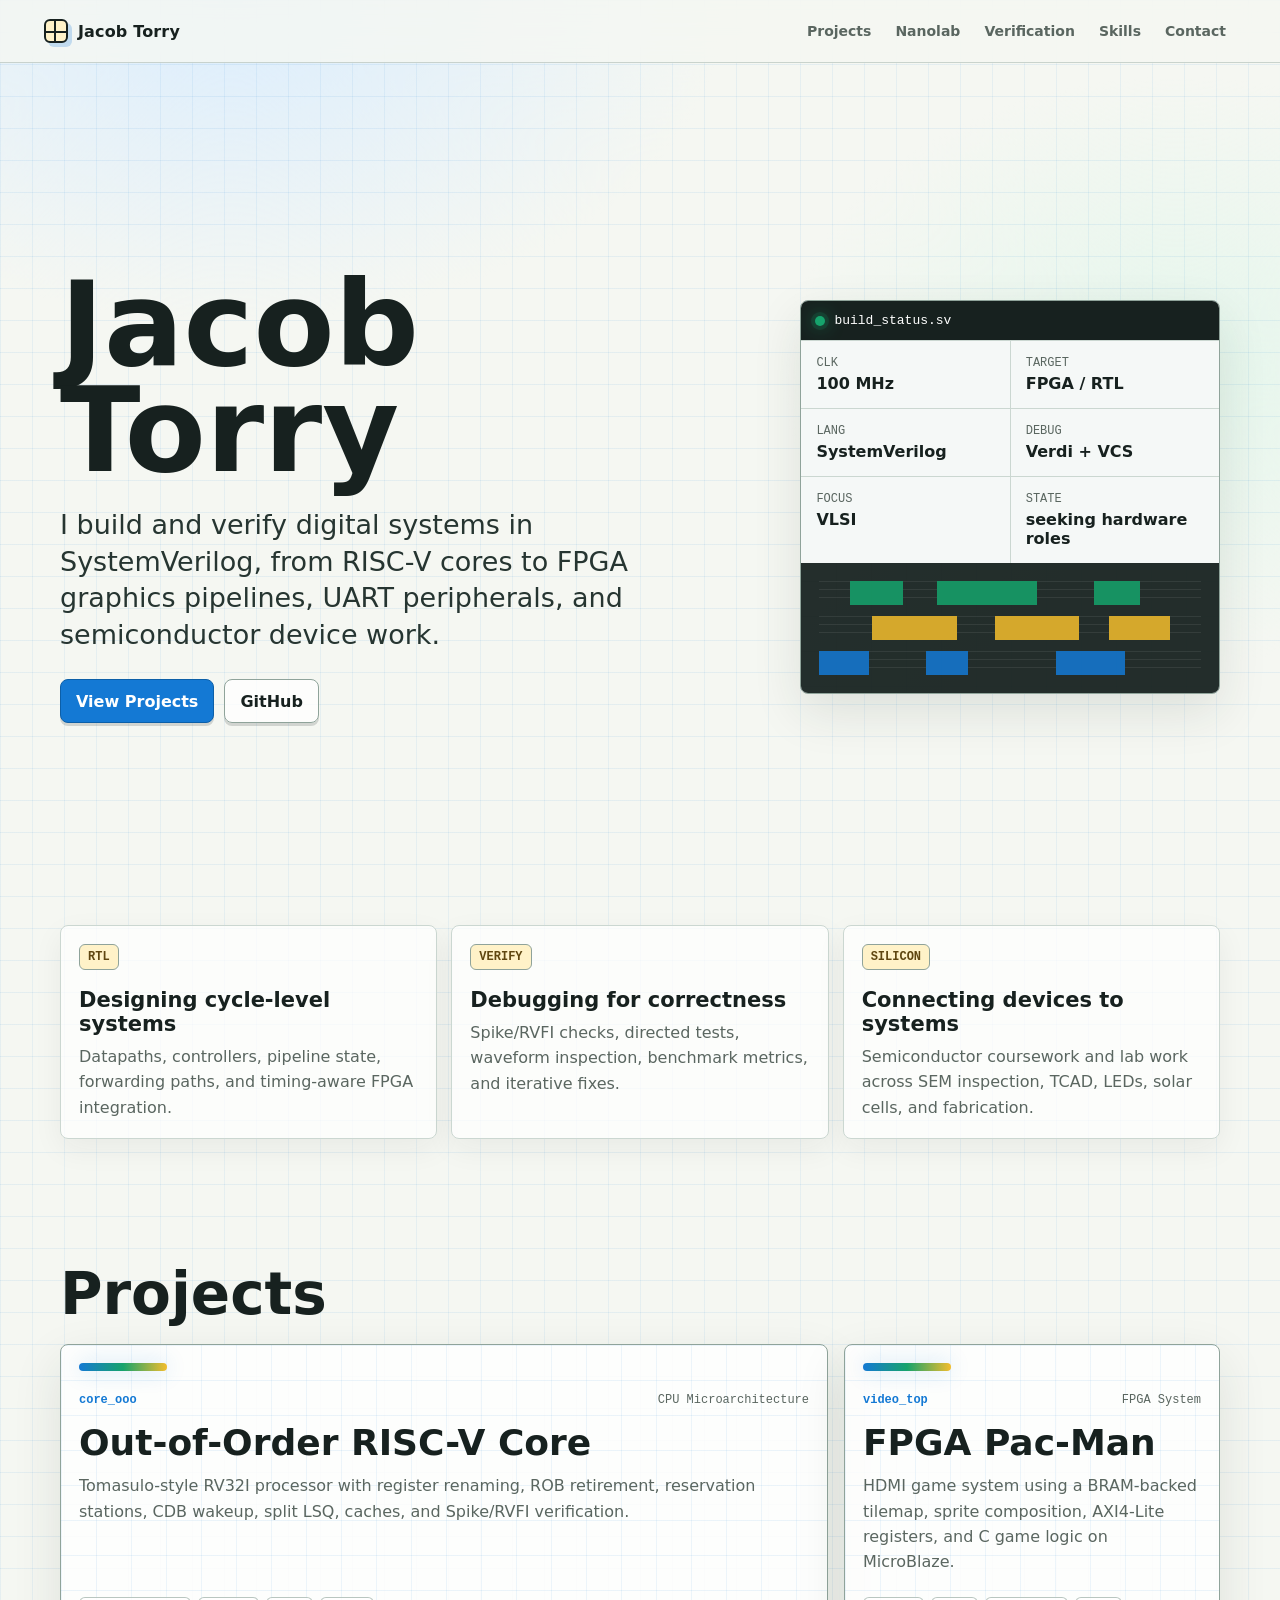
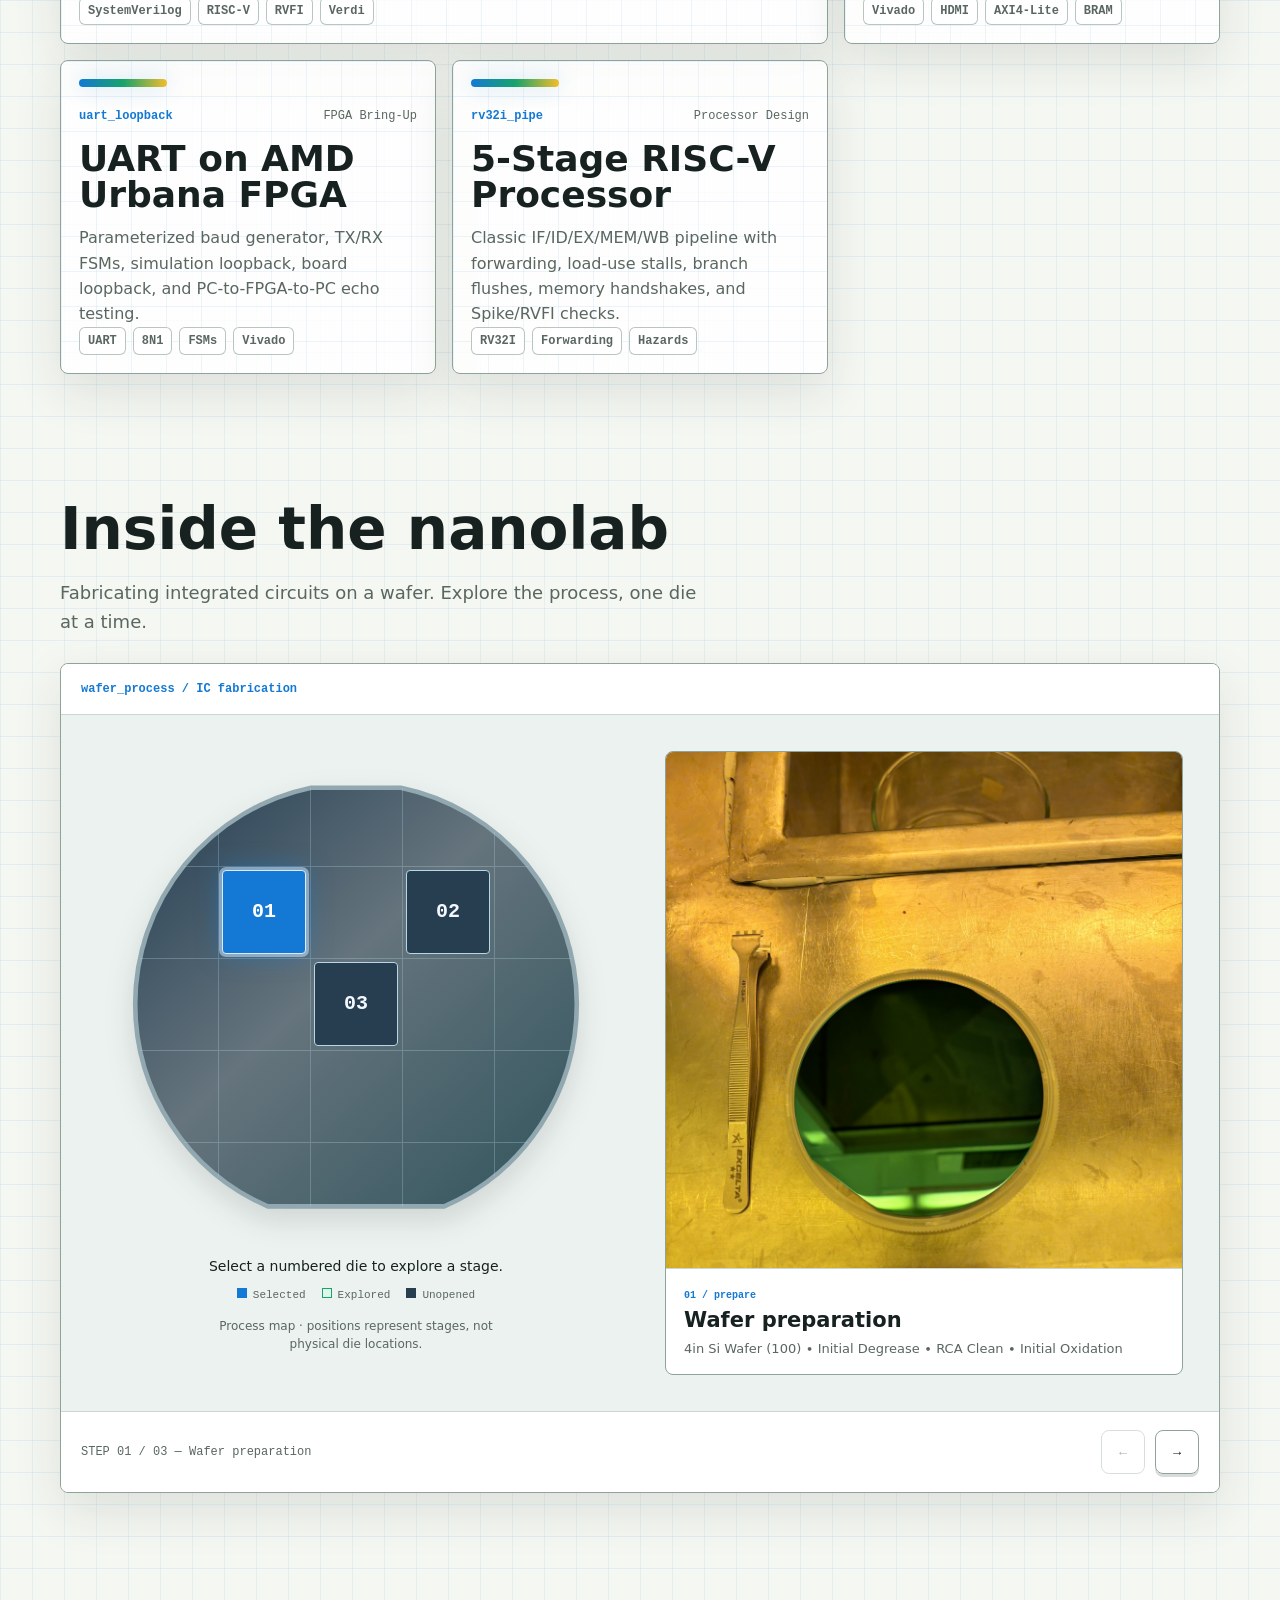
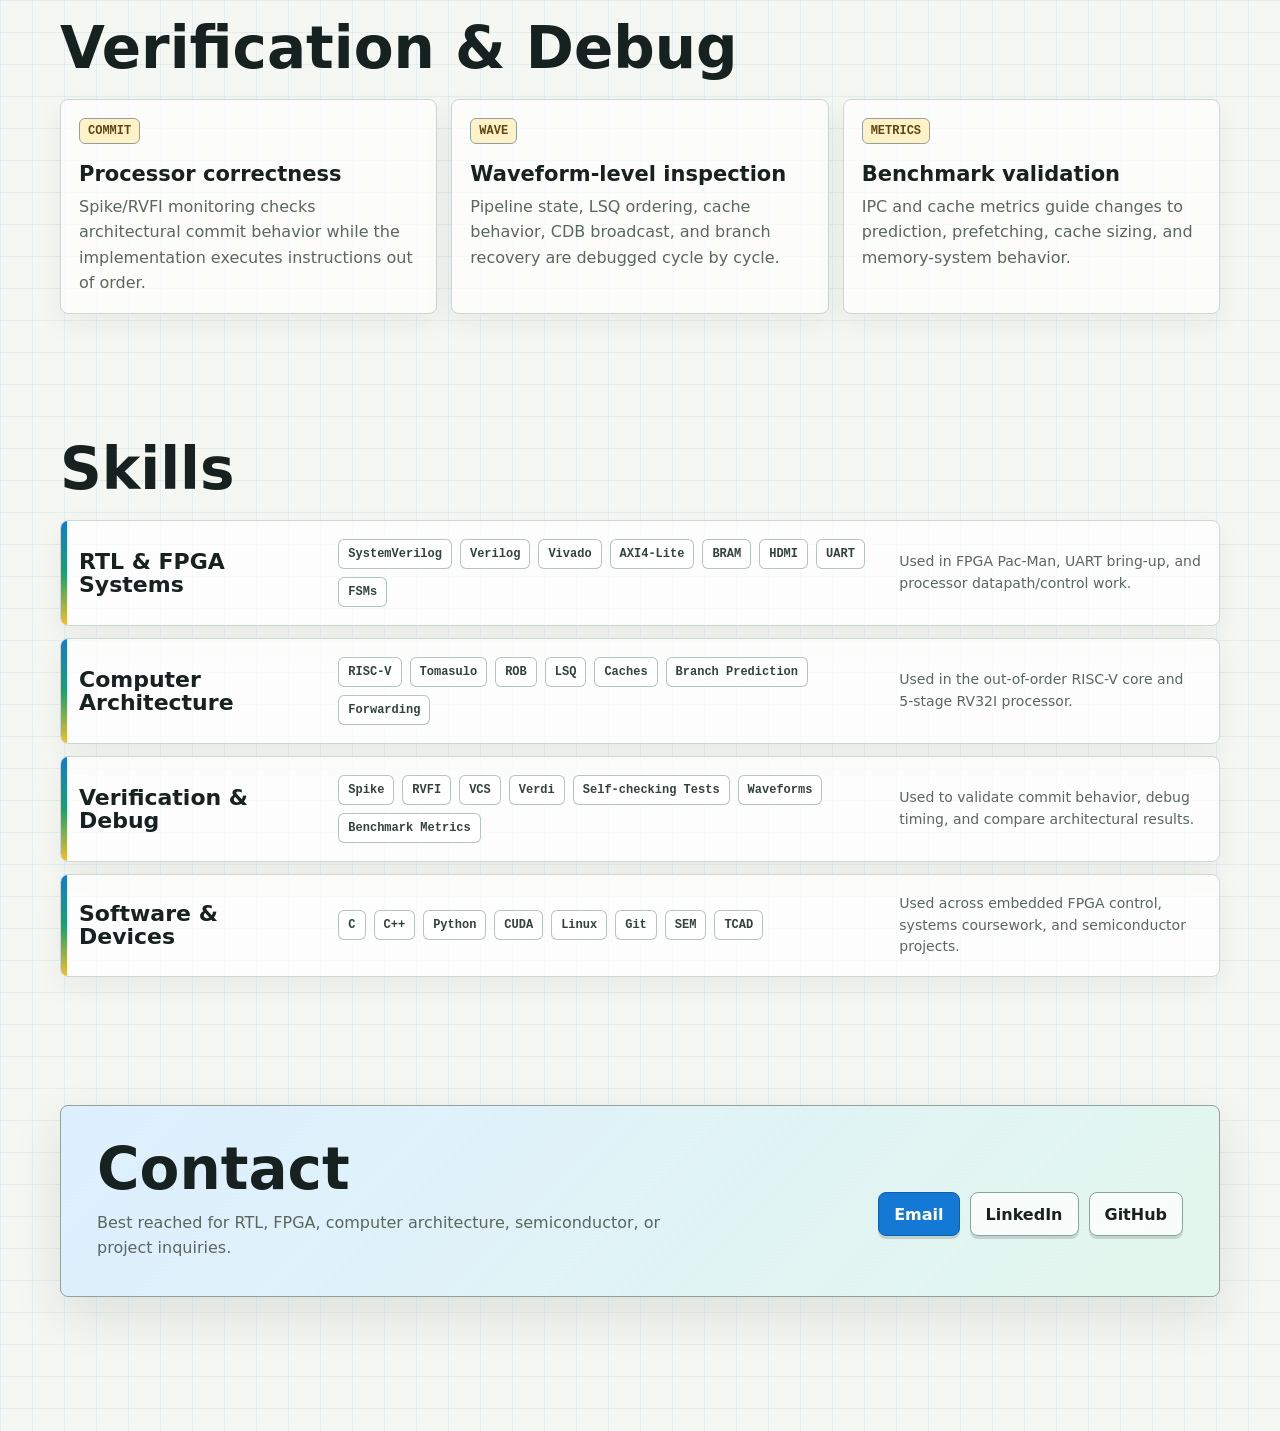
==== index.html @ ad464d92 "Added Wafer Fabrication Section" ====
<!doctype html>
<html lang="en">
<head>
    <meta charset="UTF-8" />
    <meta name="viewport" content="width=device-width, initial-scale=1.0" />
    <title>Jacob Torry | RTL & FPGA Computer Engineer</title>

    <link rel="stylesheet" href="css/base.css" />
    <link rel="stylesheet" href="css/theme.css" />
    <link rel="stylesheet" href="css/site.css" />
    <link rel="stylesheet" href="css/modal.css" />
</head>

<body>
    <a class="sr-skip" href="#content">Skip to content</a>

    <header class="topNav">
        <a class="brandMark" href="#content" aria-label="Jacob Torry home">
            <span class="brandDie" aria-hidden="true"></span>
            <span>Jacob Torry</span>
        </a>
        <nav class="navLinks" aria-label="Primary">
            <a href="#projects">Projects</a>
            <a href="#nanolab">Nanolab</a>
            <a href="#verification">Verification</a>
            <a href="#skills">Skills</a>
            <a href="#contact">Contact</a>
        </nav>
    </header>

    <main id="content">
        <section class="hero" aria-label="Introduction">
            <div class="heroCopy">
                <h1>Jacob Torry</h1>
                <p class="heroLead">
                    I build and verify digital systems in SystemVerilog, from RISC-V cores to
                    FPGA graphics pipelines, UART peripherals, and semiconductor device work.
                </p>
                <div class="heroActions">
                    <a class="btn btnPrimary" href="#projects">View Projects</a>
                    <a class="btn" href="https://github.com/jacobmtorry" target="_blank" rel="noreferrer">GitHub</a>
                </div>
            </div>

            <aside class="statusPanel" aria-label="Engineering profile">
                <div class="panelTop">
                    <span class="led isOn" aria-hidden="true"></span>
                    <span>build_status.sv</span>
                </div>
                <dl class="statusGrid">
                    <div>
                        <dt>clk</dt>
                        <dd>100 MHz</dd>
                    </div>
                    <div>
                        <dt>target</dt>
                        <dd>FPGA / RTL</dd>
                    </div>
                    <div>
                        <dt>lang</dt>
                        <dd>SystemVerilog</dd>
                    </div>
                    <div>
                        <dt>debug</dt>
                        <dd>Verdi + VCS</dd>
                    </div>
                    <div>
                        <dt>focus</dt>
                        <dd>VLSI</dd>
                    </div>
                    <div>
                        <dt>state</dt>
                        <dd>seeking hardware roles</dd>
                    </div>
                </dl>
                <div class="scope" aria-hidden="true">
                    <span></span>
                    <span></span>
                    <span></span>
                </div>
            </aside>
        </section>

        <section class="section introBand" aria-label="Engineering focus">
            <article>
                <span class="pinLabel">rtl</span>
                <h2>Designing cycle-level systems</h2>
                <p>Datapaths, controllers, pipeline state, forwarding paths, and timing-aware FPGA integration.</p>
            </article>
            <article>
                <span class="pinLabel">verify</span>
                <h2>Debugging for correctness</h2>
                <p>Spike/RVFI checks, directed tests, waveform inspection, benchmark metrics, and iterative fixes.</p>
            </article>
            <article>
                <span class="pinLabel">silicon</span>
                <h2>Connecting devices to systems</h2>
                <p>Semiconductor coursework and lab work across SEM inspection, TCAD, LEDs, solar cells, and fabrication.</p>
            </article>
        </section>

        <section id="projects" class="section">
            <div class="sectionHeader">
                <h2>Projects</h2>
            </div>

            <div class="projectGrid">
                <article class="projectCard projectCardLarge" data-modal="p1">
                    <div class="cardSignal" aria-hidden="true"></div>
                    <div class="projectMeta">
                        <span class="moduleName">core_ooo</span>
                        <span class="projectType">CPU Microarchitecture</span>
                    </div>
                    <h3>Out-of-Order RISC-V Core</h3>
                    <p>
                        Tomasulo-style RV32I processor with register renaming, ROB retirement,
                        reservation stations, CDB wakeup, split LSQ, caches, and Spike/RVFI verification.
                    </p>
                    <div class="tagRow">
                        <span>SystemVerilog</span>
                        <span>RISC-V</span>
                        <span>RVFI</span>
                        <span>Verdi</span>
                    </div>
                </article>

                <article class="projectCard" data-modal="p2">
                    <div class="cardSignal" aria-hidden="true"></div>
                    <div class="projectMeta">
                        <span class="moduleName">video_top</span>
                        <span class="projectType">FPGA System</span>
                    </div>
                    <h3>FPGA Pac-Man</h3>
                    <p>
                        HDMI game system using a BRAM-backed tilemap, sprite composition,
                        AXI4-Lite registers, and C game logic on MicroBlaze.
                    </p>
                    <div class="tagRow">
                        <span>Vivado</span>
                        <span>HDMI</span>
                        <span>AXI4-Lite</span>
                        <span>BRAM</span>
                    </div>
                </article>

                <article class="projectCard" data-modal="p5">
                    <div class="cardSignal" aria-hidden="true"></div>
                    <div class="projectMeta">
                        <span class="moduleName">uart_loopback</span>
                        <span class="projectType">FPGA Bring-Up</span>
                    </div>
                    <h3>UART on AMD Urbana FPGA</h3>
                    <p>
                        Parameterized baud generator, TX/RX FSMs, simulation loopback,
                        board loopback, and PC-to-FPGA-to-PC echo testing.
                    </p>
                    <div class="tagRow">
                        <span>UART</span>
                        <span>8N1</span>
                        <span>FSMs</span>
                        <span>Vivado</span>
                    </div>
                </article>

                <article class="projectCard" data-modal="p4">
                    <div class="cardSignal" aria-hidden="true"></div>
                    <div class="projectMeta">
                        <span class="moduleName">rv32i_pipe</span>
                        <span class="projectType">Processor Design</span>
                    </div>
                    <h3>5-Stage RISC-V Processor</h3>
                    <p>
                        Classic IF/ID/EX/MEM/WB pipeline with forwarding, load-use stalls,
                        branch flushes, memory handshakes, and Spike/RVFI checks.
                    </p>
                    <div class="tagRow">
                        <span>RV32I</span>
                        <span>Forwarding</span>
                        <span>Hazards</span>
                    </div>
                </article>
            </div>
        </section>

        <section id="nanolab" class="section" aria-labelledby="nanolabTitle">
            <div class="sectionHeader"><h2 id="nanolabTitle">Inside the nanolab</h2></div>
            <p class="fabIntro">Fabricating integrated circuits on a wafer. Explore the process, one die at a time.</p>
            <div class="fabConsole">
                <div class="fabToolbar">
                    <span class="moduleName">wafer_process / IC fabrication</span>
                </div>
                <div class="waferLayout">
                    <div class="waferExplorer">
                        <div class="waferMap" role="group" aria-label="Wafer process map. Choose a numbered die.">
                            <svg class="waferSurface" viewBox="0 0 100 100" aria-hidden="true" focusable="false">
                                <defs>
                                    <linearGradient id="waferSilicon" x1="0" y1="0" x2="1" y2="1">
                                        <stop stop-color="#243e52"/><stop offset=".45" stop-color="#65747d"/><stop offset="1" stop-color="#31545c"/>
                                    </linearGradient>
                                    <pattern id="waferGrid" width="20" height="20" patternUnits="userSpaceOnUse">
                                        <path d="M20 0H0V20" fill="none" stroke="#b5d7e6" stroke-opacity=".3" stroke-width=".4"/>
                                    </pattern>
                                    <path id="waferOutline" d="M30.82 94H69.18A48 48 0 0 0 98 50A48 48 0 0 0 59.75 3H40.25A48 48 0 0 0 2 50A48 48 0 0 0 30.82 94Z"/>
                                </defs>
                                <use href="#waferOutline" fill="url(#waferSilicon)" stroke="#91a8b0" stroke-width="1"/>
                                <use href="#waferOutline" fill="url(#waferGrid)"/>
                            </svg>
                            <div id="waferDies"></div>
                        </div>
                        <p class="waferHint">Select a numbered die to explore a stage.</p>
                        <div class="waferLegend"><span>Selected</span><span>Explored</span><span>Unopened</span></div>
                        <p class="waferNote">Process map · positions represent stages, not physical die locations.</p>
                    </div>
                    <article class="waferCard" aria-labelledby="waferTitle">
                        <div id="waferPhoto" class="fabMedia"></div>
                        <div class="waferCardBody">
                            <span id="waferLabel" class="moduleName"></span>
                            <h3 id="waferTitle"></h3>
                            <p id="waferDescription"></p>
                        </div>
                    </article>
                </div>
                <div class="fabFooter">
                    <span id="fabStatus" role="status" aria-live="polite"></span>
                    <div class="fabControls">
                        <button id="fabPrevious" class="btn" type="button" aria-label="Previous fabrication stage">←</button>
                        <button id="fabNext" class="btn" type="button" aria-label="Next fabrication stage">→</button>
                    </div>
                </div>
            </div>
            <noscript><p>Enable JavaScript to explore the wafer map.</p></noscript>
        </section>

        <section id="verification" class="section splitSection">
            <div class="sectionHeader">
                <h2>Verification & Debug</h2>
            </div>
            <div class="debugGrid">
                <article>
                    <span class="pinLabel">commit</span>
                    <h3>Processor correctness</h3>
                    <p>Spike/RVFI monitoring checks architectural commit behavior while the implementation executes instructions out of order.</p>
                </article>
                <article>
                    <span class="pinLabel">wave</span>
                    <h3>Waveform-level inspection</h3>
                    <p>Pipeline state, LSQ ordering, cache behavior, CDB broadcast, and branch recovery are debugged cycle by cycle.</p>
                </article>
                <article>
                    <span class="pinLabel">metrics</span>
                    <h3>Benchmark validation</h3>
                    <p>IPC and cache metrics guide changes to prediction, prefetching, cache sizing, and memory-system behavior.</p>
                </article>
            </div>
        </section>

        <section id="skills" class="section skillsSection">
            <div class="sectionHeader">
                <h2>Skills</h2>
            </div>
            <div class="skillBoard">
                <article class="skillRow">
                    <div class="skillDomain">
                        <h3>RTL & FPGA Systems</h3>
                    </div>
                    <div class="skillPins">
                        <span>SystemVerilog</span>
                        <span>Verilog</span>
                        <span>Vivado</span>
                        <span>AXI4-Lite</span>
                        <span>BRAM</span>
                        <span>HDMI</span>
                        <span>UART</span>
                        <span>FSMs</span>
                    </div>
                    <p class="skillEvidence">Used in FPGA Pac-Man, UART bring-up, and processor datapath/control work.</p>
                </article>

                <article class="skillRow">
                    <div class="skillDomain">
                        <h3>Computer Architecture</h3>
                    </div>
                    <div class="skillPins">
                        <span>RISC-V</span>
                        <span>Tomasulo</span>
                        <span>ROB</span>
                        <span>LSQ</span>
                        <span>Caches</span>
                        <span>Branch Prediction</span>
                        <span>Forwarding</span>
                    </div>
                    <p class="skillEvidence">Used in the out-of-order RISC-V core and 5-stage RV32I processor.</p>
                </article>

                <article class="skillRow">
                    <div class="skillDomain">
                        <h3>Verification & Debug</h3>
                    </div>
                    <div class="skillPins">
                        <span>Spike</span>
                        <span>RVFI</span>
                        <span>VCS</span>
                        <span>Verdi</span>
                        <span>Self-checking Tests</span>
                        <span>Waveforms</span>
                        <span>Benchmark Metrics</span>
                    </div>
                    <p class="skillEvidence">Used to validate commit behavior, debug timing, and compare architectural results.</p>
                </article>

                <article class="skillRow">
                    <div class="skillDomain">
                        <h3>Software & Devices</h3>
                    </div>
                    <div class="skillPins">
                        <span>C</span>
                        <span>C++</span>
                        <span>Python</span>
                        <span>CUDA</span>
                        <span>Linux</span>
                        <span>Git</span>
                        <span>SEM</span>
                        <span>TCAD</span>
                    </div>
                    <p class="skillEvidence">Used across embedded FPGA control, systems coursework, and semiconductor projects.</p>
                </article>
            </div>
        </section>

        <section id="contact" class="section contactSection">
            <div class="contactPanel">
                <div>
                    <h2>Contact</h2>
                    <p>Best reached for RTL, FPGA, computer architecture, semiconductor, or project inquiries.</p>
                </div>
                <div class="contactLinks">
                    <a class="btn btnPrimary" href="https://mail.google.com/mail/?view=cm&fs=1&to=jacobmtorry@gmail.com&su=Portfolio%20Inquiry" target="_blank" rel="noreferrer">Email</a>
                    <a class="btn" href="https://www.linkedin.com/in/jacobtorry/" target="_blank" rel="noreferrer">LinkedIn</a>
                    <a class="btn" href="https://github.com/jacobmtorry" target="_blank" rel="noreferrer">GitHub</a>
                </div>
            </div>
        </section>
    </main>

    <div id="modal" class="modal" aria-hidden="true">
        <div class="modalPanel" role="dialog" aria-modal="true" aria-label="Project detail">
            <button id="modalClose" class="modalClose" type="button" aria-label="Close project detail">×</button>
            <div id="modalContent"></div>
        </div>
    </div>

    <script type="module" src="js/app.js"></script>
</body>
</html>
---- css/base.css ----
html,
body {
  margin: 0;
  min-height: 100%;
  background: var(--bg);
}
---- css/theme.css ----
:root {
    --bg: #f5f7f2;
    --ink: #17211f;
    --muted: #5a6660;
    --panel: #ffffff;
    --panel-soft: #ecf2ef;
    --line: #cbd7d1;
    --line-strong: #8fa39a;
    --blue: #1479d4;
    --blue-soft: #d8ecff;
    --green: #16a36c;
    --green-soft: #dff6ea;
    --yellow: #f3bd2d;
    --yellow-soft: #fff2c8;
    --coral: #e35d4f;
    --shadow: 0 18px 50px rgba(28, 42, 38, .11);
    --radius: 8px;
    --mono: "SFMono-Regular", "Cascadia Code", "Roboto Mono", Consolas, monospace;
    --sans: Inter, ui-sans-serif, system-ui, -apple-system, BlinkMacSystemFont, "Segoe UI", sans-serif;
}

* {
    box-sizing: border-box;
}

html {
    scroll-behavior: smooth;
}

html,
body {
    min-height: 100%;
}

body {
    margin: 0;
    color: var(--ink);
    font-family: var(--sans);
    background:
        linear-gradient(rgba(20, 121, 212, .08) 1px, transparent 1px) 0 0 / 32px 32px,
        linear-gradient(90deg, rgba(20, 121, 212, .07) 1px, transparent 1px) 0 0 / 32px 32px,
        radial-gradient(800px 520px at 18% 0%, rgba(216, 236, 255, .9), transparent 62%),
        radial-gradient(620px 460px at 92% 8%, rgba(223, 246, 234, .75), transparent 64%),
        var(--bg);
}

body::before {
    content: "";
    position: fixed;
    inset: 0;
    z-index: -1;
    background:
        linear-gradient(115deg, transparent 0 20%, rgba(255, 255, 255, .55) 20% 20.3%, transparent 20.3% 52%, rgba(255, 255, 255, .45) 52% 52.25%, transparent 52.25%),
        linear-gradient(rgba(23, 33, 31, .025) 1px, transparent 1px) 0 0 / 8px 8px;
    pointer-events: none;
}

a {
    color: inherit;
    text-decoration: none;
}

button,
a {
    -webkit-tap-highlight-color: transparent;
}

img {
    max-width: 100%;
    display: block;
}

.sr-skip {
    position: absolute;
    left: -9999px;
    top: auto;
    width: 1px;
    height: 1px;
    overflow: hidden;
}

.sr-skip:focus {
    left: 16px;
    top: 16px;
    width: auto;
    height: auto;
    padding: 10px 12px;
    background: var(--ink);
    color: #fff;
    border-radius: var(--radius);
    z-index: 1000;
}
---- css/site.css ----
.topNav {
    position: sticky;
    top: 0;
    z-index: 20;
    display: flex;
    align-items: center;
    justify-content: space-between;
    gap: 18px;
    padding: 14px clamp(18px, 4vw, 44px);
    background: rgba(245, 247, 242, .84);
    border-bottom: 1px solid rgba(143, 163, 154, .42);
    backdrop-filter: blur(16px);
}

.brandMark {
    display: inline-flex;
    align-items: center;
    gap: 10px;
    min-width: max-content;
    font-weight: 760;
    letter-spacing: .01em;
}

.brandDie {
    width: 24px;
    height: 24px;
    border: 2px solid var(--ink);
    border-radius: 6px;
    background:
        linear-gradient(90deg, transparent 42%, var(--ink) 42% 48%, transparent 48%),
        linear-gradient(0deg, transparent 42%, var(--ink) 42% 48%, transparent 48%),
        var(--yellow-soft);
    box-shadow: 4px 4px 0 rgba(20, 121, 212, .22);
}

.navLinks {
    display: flex;
    align-items: center;
    justify-content: flex-end;
    gap: 4px;
    flex-wrap: wrap;
}

.navLinks a {
    padding: 9px 10px;
    color: var(--muted);
    border-radius: var(--radius);
    font-size: 14px;
    font-weight: 680;
}

.navLinks a:hover,
.navLinks a:focus-visible {
    color: var(--ink);
    background: var(--blue-soft);
    outline: none;
}

main {
    width: min(1160px, calc(100% - 36px));
    margin: 0 auto;
    padding: 40px 0 70px;
}

.hero {
    min-height: calc(100vh - 88px);
    display: grid;
    grid-template-columns: minmax(0, 1.08fr) minmax(310px, .68fr);
    gap: clamp(28px, 6vw, 74px);
    align-items: center;
    padding: 30px 0 54px;
}

.hero h1 {
    margin: 0;
    max-width: 10ch;
    font-size: clamp(58px, 10vw, 118px);
    line-height: .9;
    letter-spacing: 0;
}

.heroLead {
    max-width: 660px;
    margin: 24px 0 0;
    color: #263531;
    font-size: clamp(20px, 2.4vw, 27px);
    line-height: 1.35;
}

.heroActions,
.contactLinks {
    display: flex;
    flex-wrap: wrap;
    gap: 10px;
    margin-top: 26px;
}

.btn {
    display: inline-flex;
    align-items: center;
    justify-content: center;
    min-height: 44px;
    padding: 11px 15px;
    border: 1px solid var(--line-strong);
    border-radius: var(--radius);
    background: rgba(255, 255, 255, .78);
    color: var(--ink);
    font-weight: 760;
    box-shadow: 0 3px 0 rgba(23, 33, 31, .16);
    transition: transform .16s ease, box-shadow .16s ease, background .16s ease;
}

.btn:hover,
.btn:focus-visible {
    transform: translateY(-2px);
    box-shadow: 0 6px 0 rgba(23, 33, 31, .13);
    background: #fff;
    outline: none;
}

.btnPrimary {
    border-color: #0c5fa8;
    background: var(--blue);
    color: #fff;
}

.btnPrimary:hover,
.btnPrimary:focus-visible {
    background: #0f6ec0;
}

.statusPanel {
    position: relative;
    border: 1px solid var(--line-strong);
    border-radius: var(--radius);
    background:
        linear-gradient(135deg, rgba(255, 255, 255, .94), rgba(236, 242, 239, .92)),
        var(--panel);
    box-shadow: var(--shadow);
    overflow: hidden;
}

.statusPanel::before,
.projectCard::before {
    content: "";
    position: absolute;
    inset: 0;
    background:
        linear-gradient(rgba(20, 121, 212, .08) 1px, transparent 1px) 0 0 / 100% 35px,
        linear-gradient(90deg, rgba(20, 121, 212, .07) 1px, transparent 1px) 0 0 / 35px 100%;
    pointer-events: none;
}

.panelTop {
    position: relative;
    z-index: 1;
    display: flex;
    align-items: center;
    gap: 9px;
    padding: 12px 14px;
    background: var(--ink);
    color: #fff;
    font-family: var(--mono);
    font-size: 13px;
}

.led {
    width: 10px;
    height: 10px;
    border-radius: 50%;
    background: var(--green);
    box-shadow: 0 0 0 4px rgba(22, 163, 108, .16), 0 0 18px rgba(22, 163, 108, .9);
}

.isOn {
    animation: blink 1.45s steps(2, end) infinite;
}

.statusGrid {
    position: relative;
    z-index: 1;
    display: grid;
    grid-template-columns: 1fr 1fr;
    gap: 1px;
    margin: 0;
    background: var(--line);
    border-top: 1px solid var(--line);
}

.statusGrid div {
    padding: 15px;
    background: rgba(255, 255, 255, .82);
}

.statusGrid dt {
    margin-bottom: 4px;
    color: var(--muted);
    font-family: var(--mono);
    font-size: 12px;
    text-transform: uppercase;
}

.statusGrid dd {
    margin: 0;
    font-weight: 780;
}

.scope {
    position: relative;
    z-index: 1;
    display: grid;
    gap: 11px;
    padding: 18px;
    background: rgba(23, 33, 31, .94);
}

.scope span {
    display: block;
    height: 24px;
    background:
        linear-gradient(90deg, transparent 0 8%, var(--green) 8% 22%, transparent 22% 31%, var(--green) 31% 57%, transparent 57% 72%, var(--green) 72% 84%, transparent 84%),
        linear-gradient(rgba(255, 255, 255, .09) 1px, transparent 1px) 0 50% / 100% 8px;
    opacity: .86;
}

.scope span:nth-child(2) {
    background:
        linear-gradient(90deg, transparent 0 14%, var(--yellow) 14% 36%, transparent 36% 46%, var(--yellow) 46% 68%, transparent 68% 76%, var(--yellow) 76% 92%, transparent 92%),
        linear-gradient(rgba(255, 255, 255, .09) 1px, transparent 1px) 0 50% / 100% 8px;
}

.scope span:nth-child(3) {
    background:
        linear-gradient(90deg, var(--blue) 0 13%, transparent 13% 28%, var(--blue) 28% 39%, transparent 39% 62%, var(--blue) 62% 80%, transparent 80%),
        linear-gradient(rgba(255, 255, 255, .09) 1px, transparent 1px) 0 50% / 100% 8px;
}

.section {
    padding: 64px 0;
}

.sectionHeader {
    display: flex;
    align-items: end;
    justify-content: flex-start;
    gap: 20px;
    margin-bottom: 22px;
}

.sectionHeader h2,
.contactPanel h2 {
    margin: 0;
    font-size: clamp(34px, 5vw, 58px);
    line-height: .96;
    letter-spacing: 0;
}

.introBand {
    display: grid;
    grid-template-columns: repeat(3, 1fr);
    gap: 14px;
    padding-top: 10px;
}

.introBand article,
.debugGrid article {
    border: 1px solid var(--line);
    border-radius: var(--radius);
    background: rgba(255, 255, 255, .72);
    padding: 18px;
    box-shadow: 0 10px 30px rgba(28, 42, 38, .06);
}

.pinLabel,
.moduleName,
.projectType,
.tagRow span,
.skillPins span {
    font-family: var(--mono);
    font-size: 12px;
}

.pinLabel {
    display: inline-flex;
    width: fit-content;
    margin-bottom: 18px;
    padding: 5px 8px;
    border: 1px solid var(--line-strong);
    border-radius: 6px;
    background: var(--yellow-soft);
    color: #5f4610;
    font-weight: 800;
    text-transform: uppercase;
}

.introBand h2,
.debugGrid h3 {
    margin: 0 0 8px;
    font-size: 21px;
    letter-spacing: 0;
}

.introBand p,
.debugGrid p,
.projectCard p,
.contactPanel p {
    margin: 0;
    color: var(--muted);
    line-height: 1.58;
}

.projectGrid {
    display: grid;
    grid-template-columns: repeat(3, minmax(0, 1fr));
    gap: 16px;
}

.projectCard {
    position: relative;
    min-height: 300px;
    display: flex;
    flex-direction: column;
    padding: 18px;
    border: 1px solid var(--line-strong);
    border-radius: var(--radius);
    background: rgba(255, 255, 255, .84);
    box-shadow: var(--shadow);
    overflow: hidden;
    cursor: pointer;
    transition: transform .18s ease, box-shadow .18s ease, border-color .18s ease;
}

.projectCard:hover,
.projectCard:focus-within {
    transform: translateY(-4px);
    border-color: var(--blue);
    box-shadow: 0 22px 56px rgba(20, 121, 212, .18);
}

.projectCardLarge {
    grid-column: span 2;
}

.projectCard > * {
    position: relative;
    z-index: 1;
}

.cardSignal {
    height: 8px;
    width: 88px;
    margin-bottom: 22px;
    border-radius: 999px;
    background: linear-gradient(90deg, var(--blue), var(--green), var(--yellow));
    box-shadow: 0 0 22px rgba(20, 121, 212, .24);
}

.projectMeta {
    display: flex;
    align-items: center;
    justify-content: space-between;
    gap: 12px;
    margin-bottom: 18px;
}

.moduleName {
    color: var(--blue);
    font-weight: 820;
}

.projectType {
    color: var(--muted);
    text-align: right;
}

.projectCard h3 {
    margin: 0 0 12px;
    font-size: clamp(24px, 3vw, 36px);
    line-height: 1;
    letter-spacing: 0;
}

.tagRow {
    display: flex;
    flex-wrap: wrap;
    gap: 7px;
    margin-top: auto;
}

.tagRow span {
    padding: 6px 8px;
    border: 1px solid rgba(143, 163, 154, .62);
    border-radius: 6px;
    background: rgba(255, 255, 255, .8);
    color: var(--muted);
    font-weight: 720;
}

.debugGrid {
    display: grid;
    grid-template-columns: repeat(3, 1fr);
    gap: 14px;
}

.skillBoard {
    display: grid;
    gap: 12px;
}

.skillRow {
    position: relative;
    display: grid;
    grid-template-columns: minmax(170px, .8fr) minmax(320px, 1.8fr) minmax(220px, 1fr);
    gap: 18px;
    align-items: center;
    padding: 18px;
    border: 1px solid var(--line);
    border-radius: var(--radius);
    background: rgba(255, 255, 255, .76);
    box-shadow: 0 10px 30px rgba(28, 42, 38, .06);
    overflow: hidden;
}

.skillRow::before {
    content: "";
    position: absolute;
    left: 0;
    top: 0;
    bottom: 0;
    width: 6px;
    background: linear-gradient(var(--blue), var(--green), var(--yellow));
}

.skillDomain {
    min-width: 0;
}

.skillDomain h3 {
    margin: 0;
    font-size: 22px;
    line-height: 1.05;
    letter-spacing: 0;
}

.skillPins {
    display: flex;
    flex-wrap: wrap;
    gap: 8px;
}

.skillPins span {
    padding: 7px 9px;
    border: 1px solid rgba(143, 163, 154, .64);
    border-radius: 6px;
    background: rgba(255, 255, 255, .86);
    color: #33423e;
    font-weight: 740;
}

.skillEvidence {
    margin: 0;
    color: var(--muted);
    line-height: 1.55;
    font-size: 14px;
}

.contactPanel {
    display: grid;
    grid-template-columns: minmax(0, 1fr) auto;
    gap: 24px;
    align-items: center;
    padding: clamp(22px, 4vw, 36px);
    border: 1px solid var(--line-strong);
    border-radius: var(--radius);
    background:
        linear-gradient(135deg, rgba(216, 236, 255, .86), rgba(223, 246, 234, .88)),
        #fff;
    box-shadow: var(--shadow);
}

.contactPanel p {
    max-width: 58ch;
    margin-top: 12px;
}

@keyframes blink {
    0%, 74% {
        opacity: 1;
    }
    75%, 100% {
        opacity: .35;
    }
}

@media (max-width: 980px) {
    .hero {
        grid-template-columns: 1fr;
        min-height: auto;
    }

    .statusPanel {
        max-width: 560px;
    }

    .introBand,
    .debugGrid {
        grid-template-columns: 1fr;
    }

    .projectGrid {
        grid-template-columns: repeat(2, minmax(0, 1fr));
    }

    .skillRow {
        grid-template-columns: minmax(160px, .7fr) minmax(280px, 1.3fr);
    }

    .skillEvidence {
        grid-column: 2;
    }

    .projectCardLarge {
        grid-column: span 2;
    }
}

@media (max-width: 720px) {
    .topNav {
        align-items: flex-start;
        flex-direction: column;
    }

    .navLinks {
        justify-content: flex-start;
    }

    main {
        width: min(100% - 28px, 1160px);
        padding-top: 24px;
    }

    .hero h1 {
        font-size: clamp(54px, 18vw, 80px);
    }

    .heroLead {
        font-size: 19px;
    }

    .section {
        padding: 46px 0;
    }

    .projectGrid,
    .contactPanel {
        grid-template-columns: 1fr;
    }

    .skillRow {
        grid-template-columns: 1fr;
        gap: 14px;
    }

    .skillEvidence {
        grid-column: auto;
    }

    .projectCardLarge {
        grid-column: span 1;
    }

    .projectCard {
        min-height: 280px;
    }

    .statusGrid {
        grid-template-columns: 1fr;
    }

    .contactLinks {
        margin-top: 0;
    }
}


/* Nanolab: interactive wafer process map. */
#nanolab { scroll-margin-top: 110px; }
.fabIntro { max-width: 640px; margin: 0 0 26px; color: var(--muted); line-height: 1.6; font-size: 18px; }
.fabConsole { border: 1px solid var(--line-strong); border-radius: var(--radius); background: var(--panel-soft); overflow: hidden; box-shadow: var(--shadow); }
.fabToolbar, .fabFooter { display: flex; align-items: center; justify-content: space-between; flex-wrap: wrap; gap: 16px; padding: 18px 20px; background: var(--panel); }
.fabToolbar { border-bottom: 1px solid var(--line); }
.fabDraft { color: var(--muted); font-size: 12px; }
.waferLayout { display: grid; grid-template-columns: 1fr 1fr; align-items: center; gap: clamp(24px, 4vw, 50px); padding: clamp(16px, 3vw, 36px); }
.waferExplorer { min-width: 0; text-align: center; }
.waferMap { position: relative; isolation: isolate; width: 100%; max-width: 460px; aspect-ratio: 1; margin: 0 auto 24px; }
.waferSurface { position: absolute; inset: 0; width: 100%; height: 100%; filter: drop-shadow(0 12px 14px #17211f22); pointer-events: none; }
#waferDies { position: absolute; inset: 0; display: grid; grid-template-columns: repeat(5, 1fr); grid-template-rows: repeat(5, 1fr); }
.waferDie { margin: 4px; min-width: 0; border: 1px solid #b5d7e6; border-radius: 4px; color: #f3f8ff; background: #263e50; font: 700 clamp(14px, 2vw, 20px) var(--mono); cursor: pointer; transition: background .18s, box-shadow .18s; }
.waferDie:hover { background: #3b6076; }
.waferDie.isVisited { background: #dff6ea; color: #176848; border-color: var(--green); }
.waferDie[aria-pressed="true"] { background: var(--blue); color: white; border-color: #d8ecff; box-shadow: 0 0 0 3px #d8ecff80, 0 0 25px #1479d480; }
.waferHint { font-size: 14px; color: var(--ink); }
.waferLegend { display: flex; flex-wrap: wrap; justify-content: center; gap: 16px; font: 11px var(--mono); color: var(--muted); }
.waferLegend span::before { content: ""; display: inline-block; width: 8px; height: 8px; margin-right: 6px; border: 1px solid var(--blue); background: var(--blue); }
.waferLegend span:nth-child(2)::before { background: var(--green-soft); border-color: var(--green); }
.waferLegend span:nth-child(3)::before { background: #263e50; border-color: #263e50; }
.waferNote { max-width: 36ch; margin: 16px auto 0; font-size: 12px; color: var(--muted); line-height: 1.5; }
.waferCard { min-width: 0; overflow: hidden; border: 1px solid var(--line-strong); border-radius: var(--radius); background: var(--panel); }
.fabMedia { aspect-ratio: 1; background: var(--panel-soft); }
.fabMedia img { width: 100%; height: 100%; object-fit: cover; }
.fabPlaceholder { display: grid; place-items: center; min-height: 200px; height: 100%; background: linear-gradient(135deg, var(--blue-soft), var(--panel-soft)); }
.fabPlaceholder span { padding: 10px; border: 1px dashed var(--line-strong); color: var(--muted); font: 11px var(--mono); }
.waferCardBody { padding: 14px 18px 16px; border-top: 1px solid var(--line); }
.waferCardBody .moduleName { font-size: 10px; }
.waferCard h3 { margin: 6px 0; font-size: 21px; line-height: 1.2; }
.waferCard p { color: var(--muted); font-size: 13px; line-height: 1.5; margin: 0; }
.fabFooter { border-top: 1px solid var(--line); }
#fabStatus { font: 12px var(--mono); color: var(--muted); }
.fabControls { display: flex; gap: 10px; align-items: center; }
.fabConsole button { cursor: pointer; }
.fabControls .btn { width: 44px; }
.fabControls .btn:disabled { opacity: .35; cursor: default; transform: none; box-shadow: none; }
.fabConsole :focus-visible { outline: 3px solid var(--blue); outline-offset: 3px; }
.waferMap :focus-visible { outline-color: var(--yellow); }
@media (max-width: 720px) {
    .waferLayout { grid-template-columns: 1fr; }
    .waferMap { max-width: 360px; }
    .fabControls { margin-left: auto; }
}
@media (prefers-reduced-motion: reduce) { .waferDie { transition: none; } }
---- css/modal.css ----
.modal {
    position: fixed;
    inset: 0;
    z-index: 60;
    display: none;
    padding: 20px;
    background: rgba(23, 33, 31, .62);
    backdrop-filter: blur(10px);
}

.modal.open {
    display: grid;
    place-items: center;
}

.modalPanel {
    position: relative;
    width: min(900px, 96vw);
    max-height: 88vh;
    overflow: auto;
    padding: 0;
    border: 1px solid var(--line-strong);
    border-radius: var(--radius);
    background: var(--panel);
    box-shadow: 0 26px 80px rgba(10, 18, 15, .34);
}

.modalPanel::before {
    content: "project_detail.log";
    display: block;
    padding: 13px 56px 13px 16px;
    border-bottom: 1px solid var(--line);
    background: var(--ink);
    color: #fff;
    font-family: var(--mono);
    font-size: 13px;
    font-weight: 760;
}

.modalClose {
    position: absolute;
    top: 8px;
    right: 10px;
    display: grid;
    place-items: center;
    width: 34px;
    height: 34px;
    border: 1px solid rgba(255, 255, 255, .36);
    border-radius: 6px;
    background: rgba(255, 255, 255, .08);
    color: #fff;
    cursor: pointer;
    font-size: 22px;
    line-height: 1;
}

.modalClose:hover,
.modalClose:focus-visible {
    border-color: #fff;
    background: rgba(255, 255, 255, .18);
    outline: none;
}

#modalContent {
    padding: clamp(18px, 4vw, 34px);
}

#modalContent h2,
#modalContent h3 {
    margin: 0 0 10px;
    color: var(--ink);
    letter-spacing: 0;
}

#modalContent h2 {
    font-size: clamp(28px, 4vw, 42px);
}

#modalContent h3 {
    margin-top: 26px;
    font-size: 22px;
}

#modalContent p,
#modalContent li {
    color: var(--muted);
    line-height: 1.65;
}

#modalContent ul {
    padding-left: 22px;
}

#modalContent .btn {
    margin-right: 8px;
    margin-top: 4px;
}
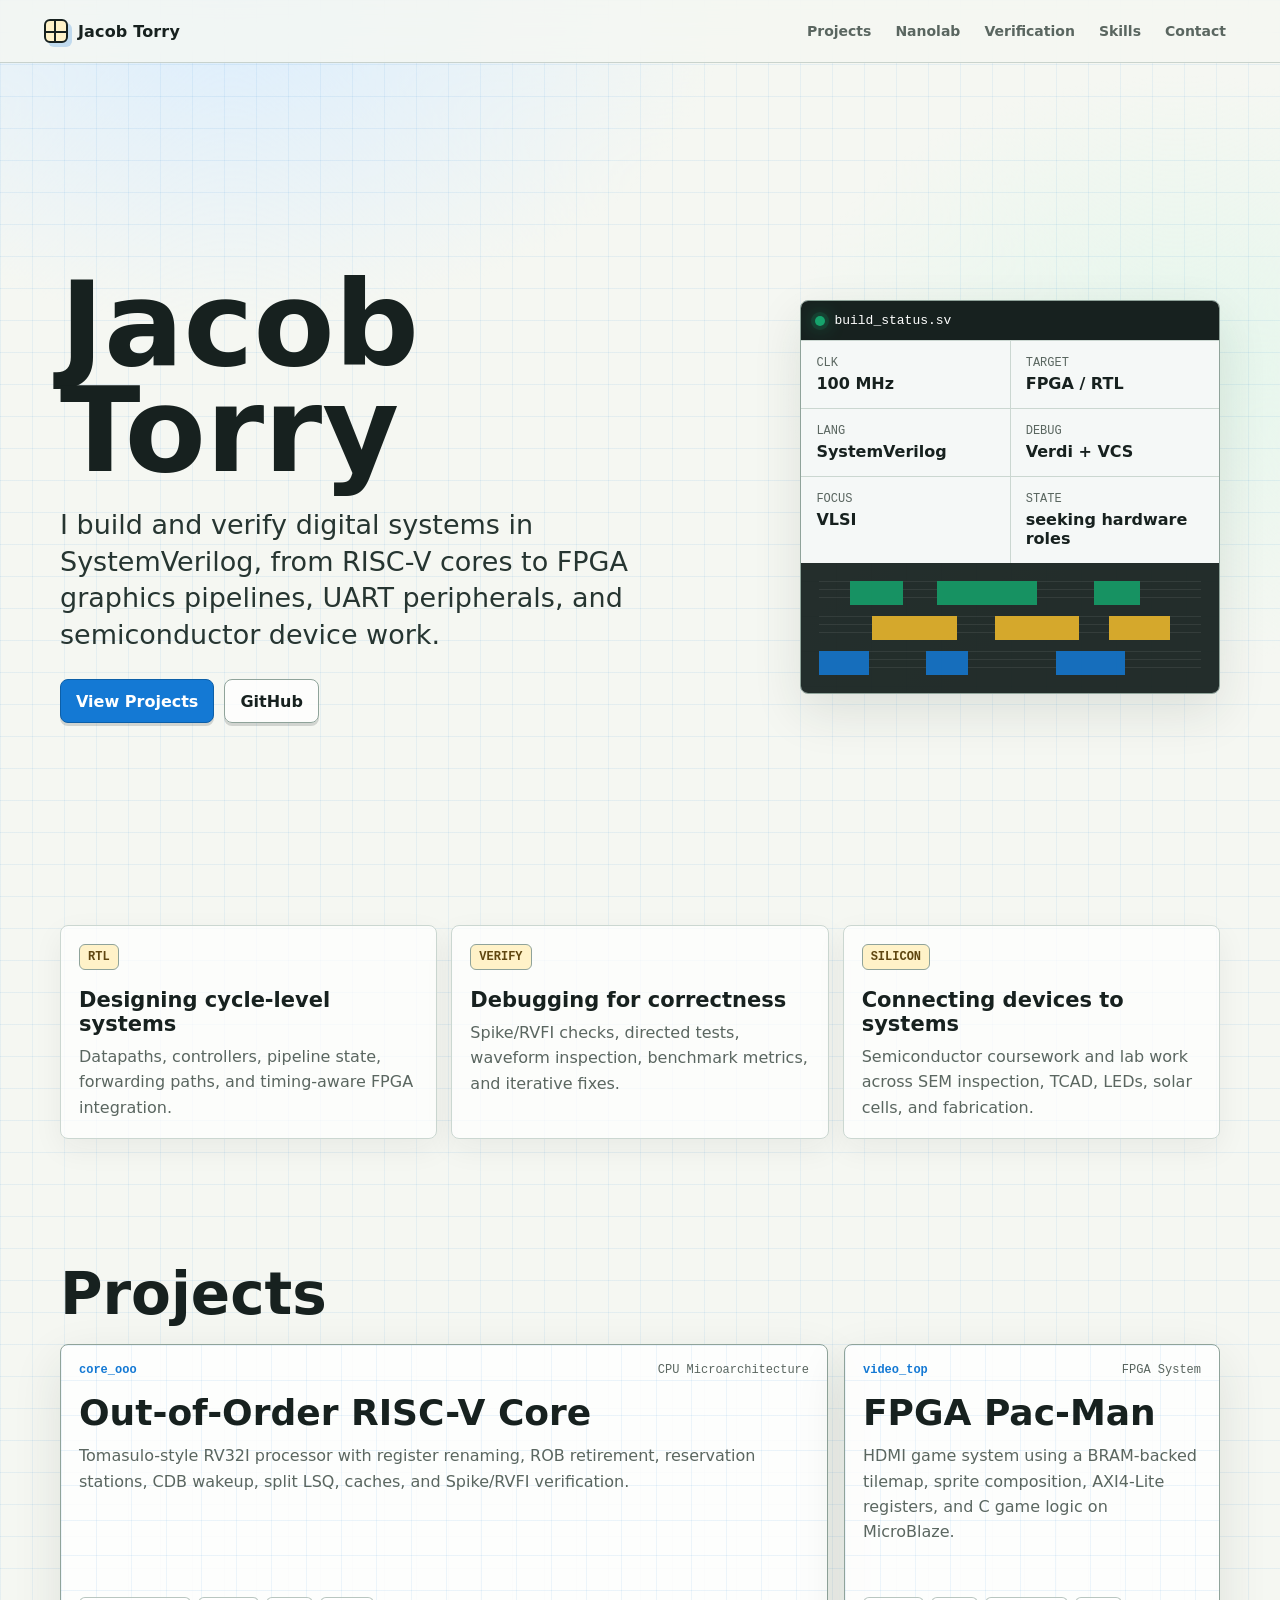
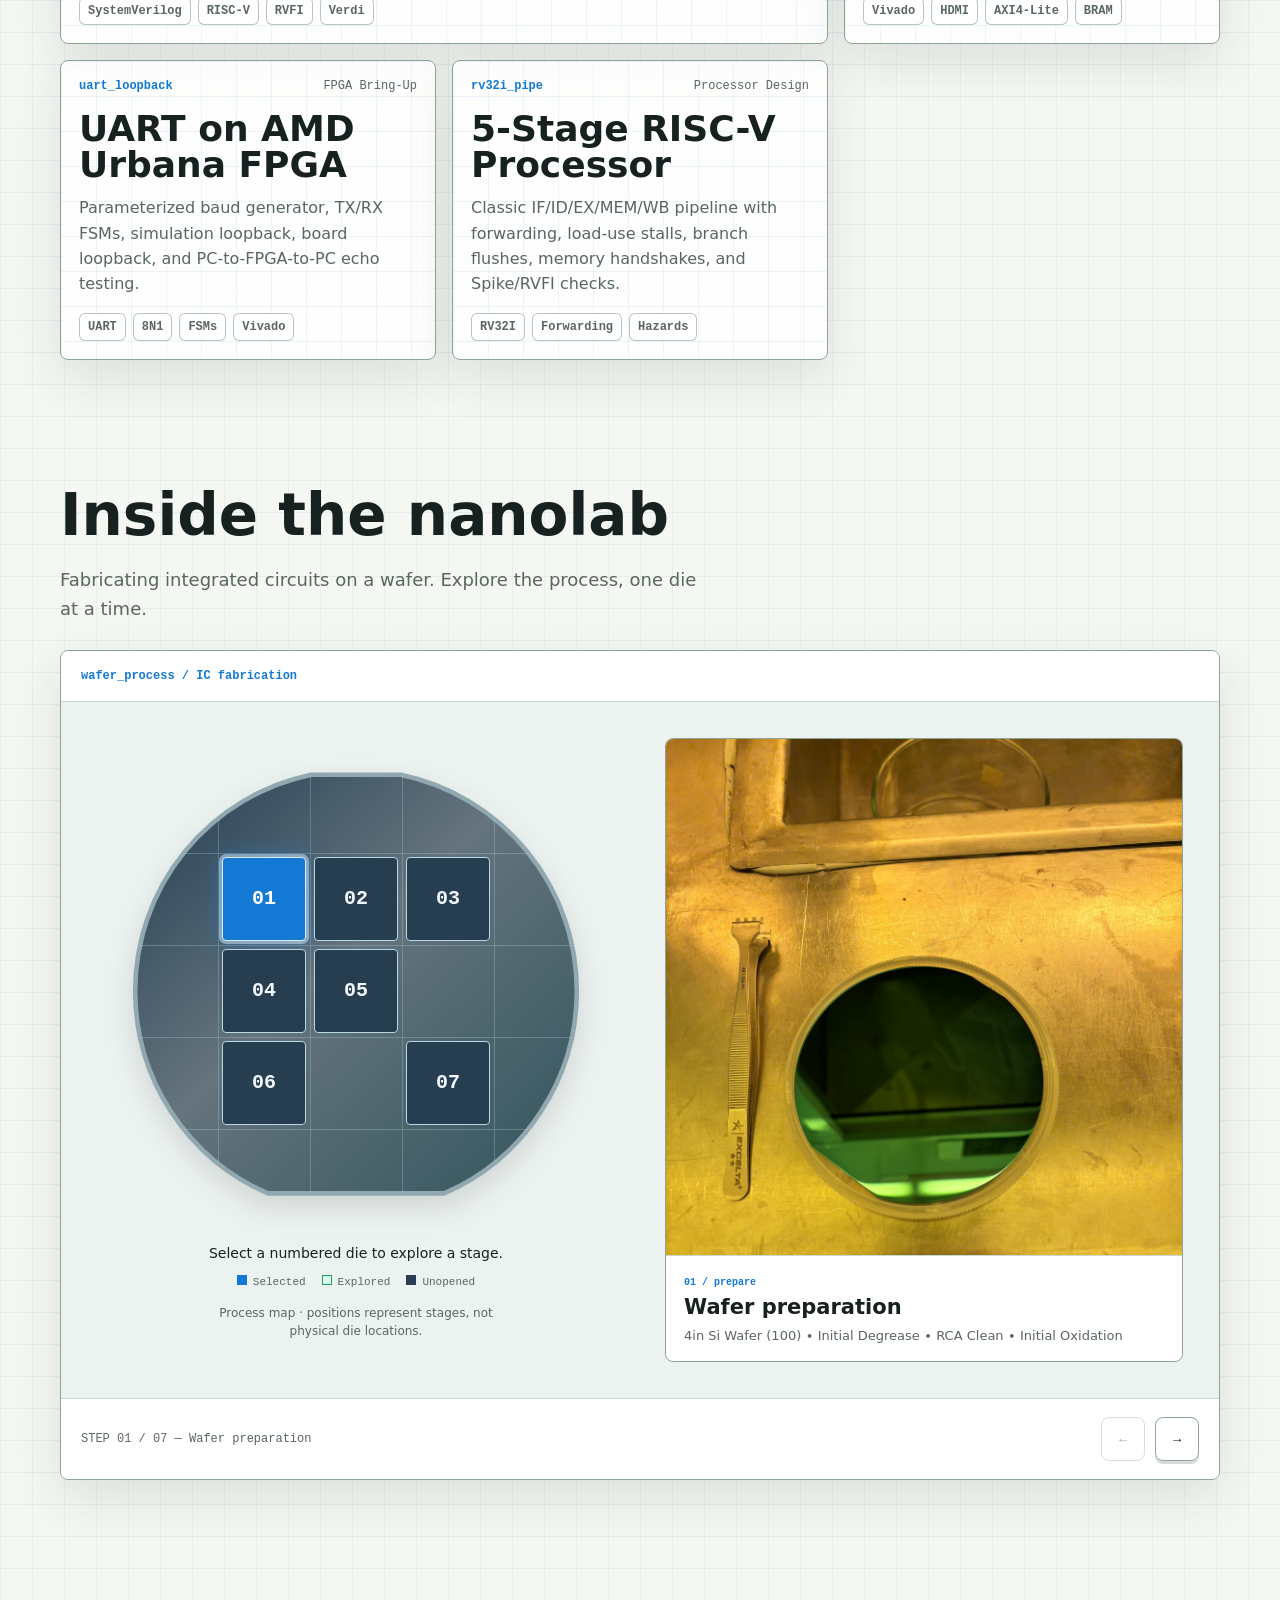
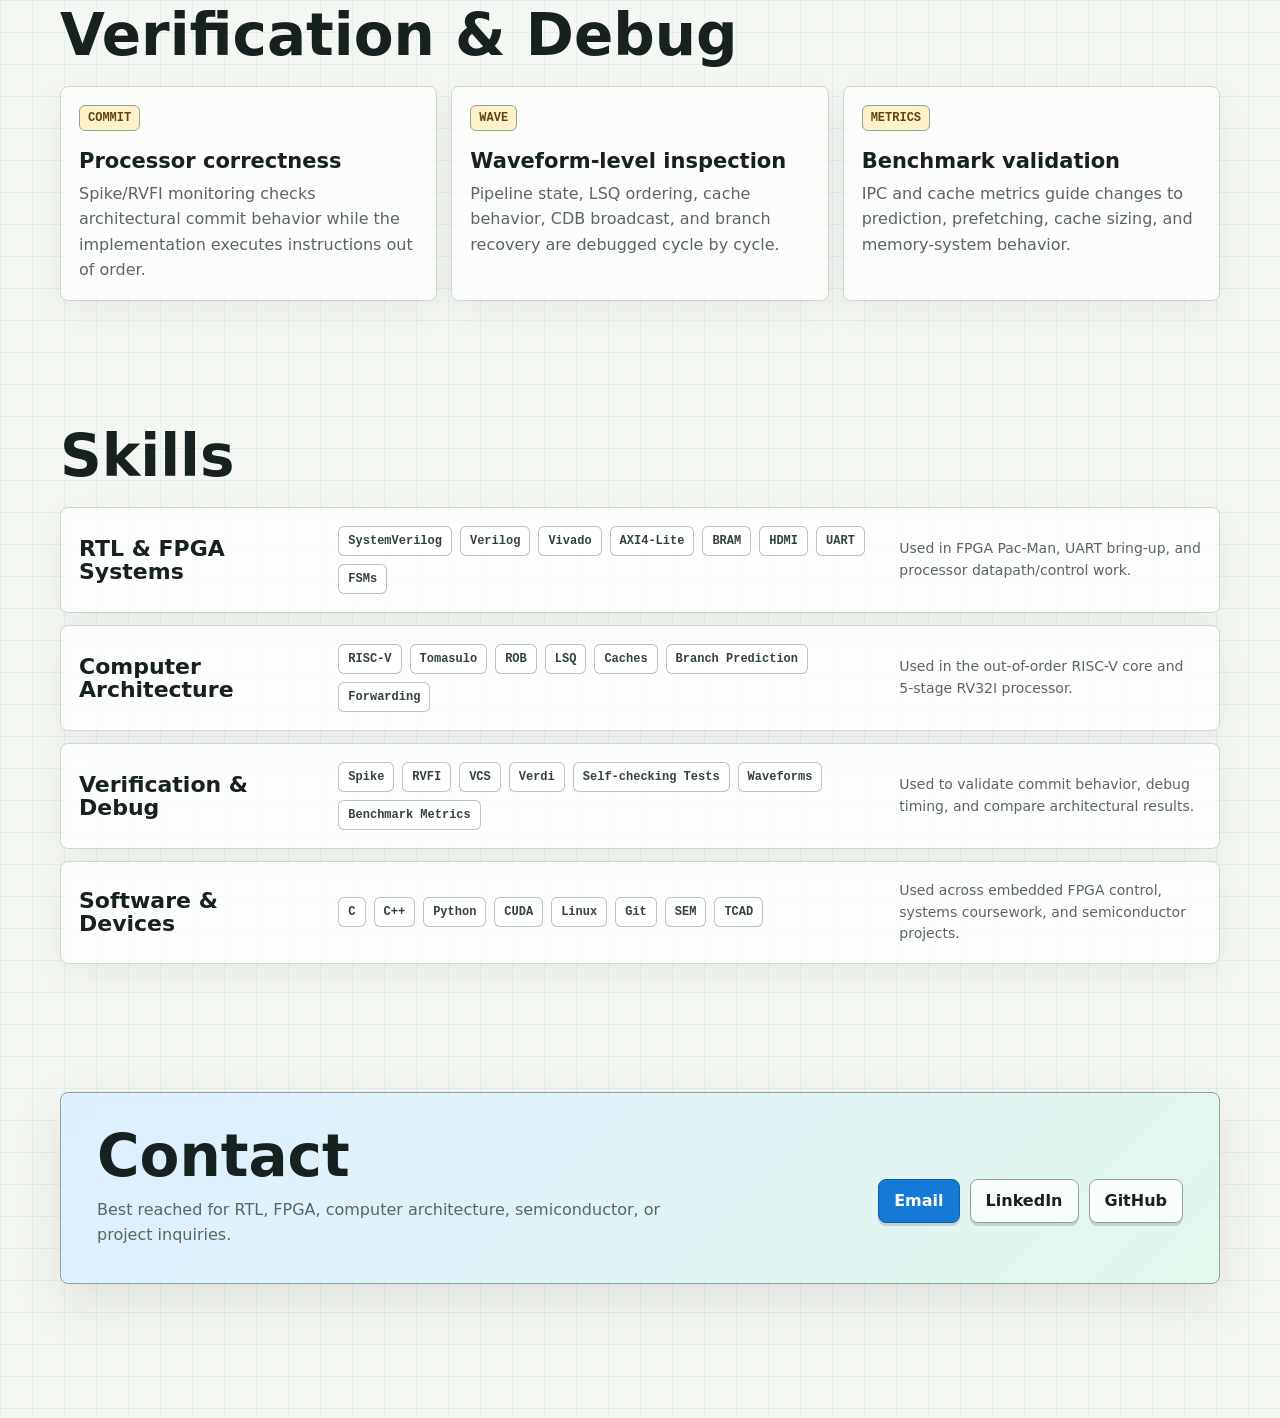
==== commit 4a633e51: "Fixed wafer rendering" ====
--- a/index.html
+++ b/index.html
@@ -106,7 +106,6 @@
 
             <div class="projectGrid">
                 <article class="projectCard projectCardLarge" data-modal="p1">
-                    <div class="cardSignal" aria-hidden="true"></div>
                     <div class="projectMeta">
                         <span class="moduleName">core_ooo</span>
                         <span class="projectType">CPU Microarchitecture</span>
@@ -125,7 +124,6 @@
                 </article>
 
                 <article class="projectCard" data-modal="p2">
-                    <div class="cardSignal" aria-hidden="true"></div>
                     <div class="projectMeta">
                         <span class="moduleName">video_top</span>
                         <span class="projectType">FPGA System</span>
@@ -144,7 +142,6 @@
                 </article>
 
                 <article class="projectCard" data-modal="p5">
-                    <div class="cardSignal" aria-hidden="true"></div>
                     <div class="projectMeta">
                         <span class="moduleName">uart_loopback</span>
                         <span class="projectType">FPGA Bring-Up</span>
@@ -163,7 +160,6 @@
                 </article>
 
                 <article class="projectCard" data-modal="p4">
-                    <div class="cardSignal" aria-hidden="true"></div>
                     <div class="projectMeta">
                         <span class="moduleName">rv32i_pipe</span>
                         <span class="projectType">Processor Design</span>
--- a/css/site.css
+++ b/css/site.css
@@ -346,14 +346,6 @@
     z-index: 1;
 }
 
-.cardSignal {
-    height: 8px;
-    width: 88px;
-    margin-bottom: 22px;
-    border-radius: 999px;
-    background: linear-gradient(90deg, var(--blue), var(--green), var(--yellow));
-    box-shadow: 0 0 22px rgba(20, 121, 212, .24);
-}
 
 .projectMeta {
     display: flex;
@@ -428,7 +420,6 @@
     top: 0;
     bottom: 0;
     width: 6px;
-    background: linear-gradient(var(--blue), var(--green), var(--yellow));
 }
 
 .skillDomain {
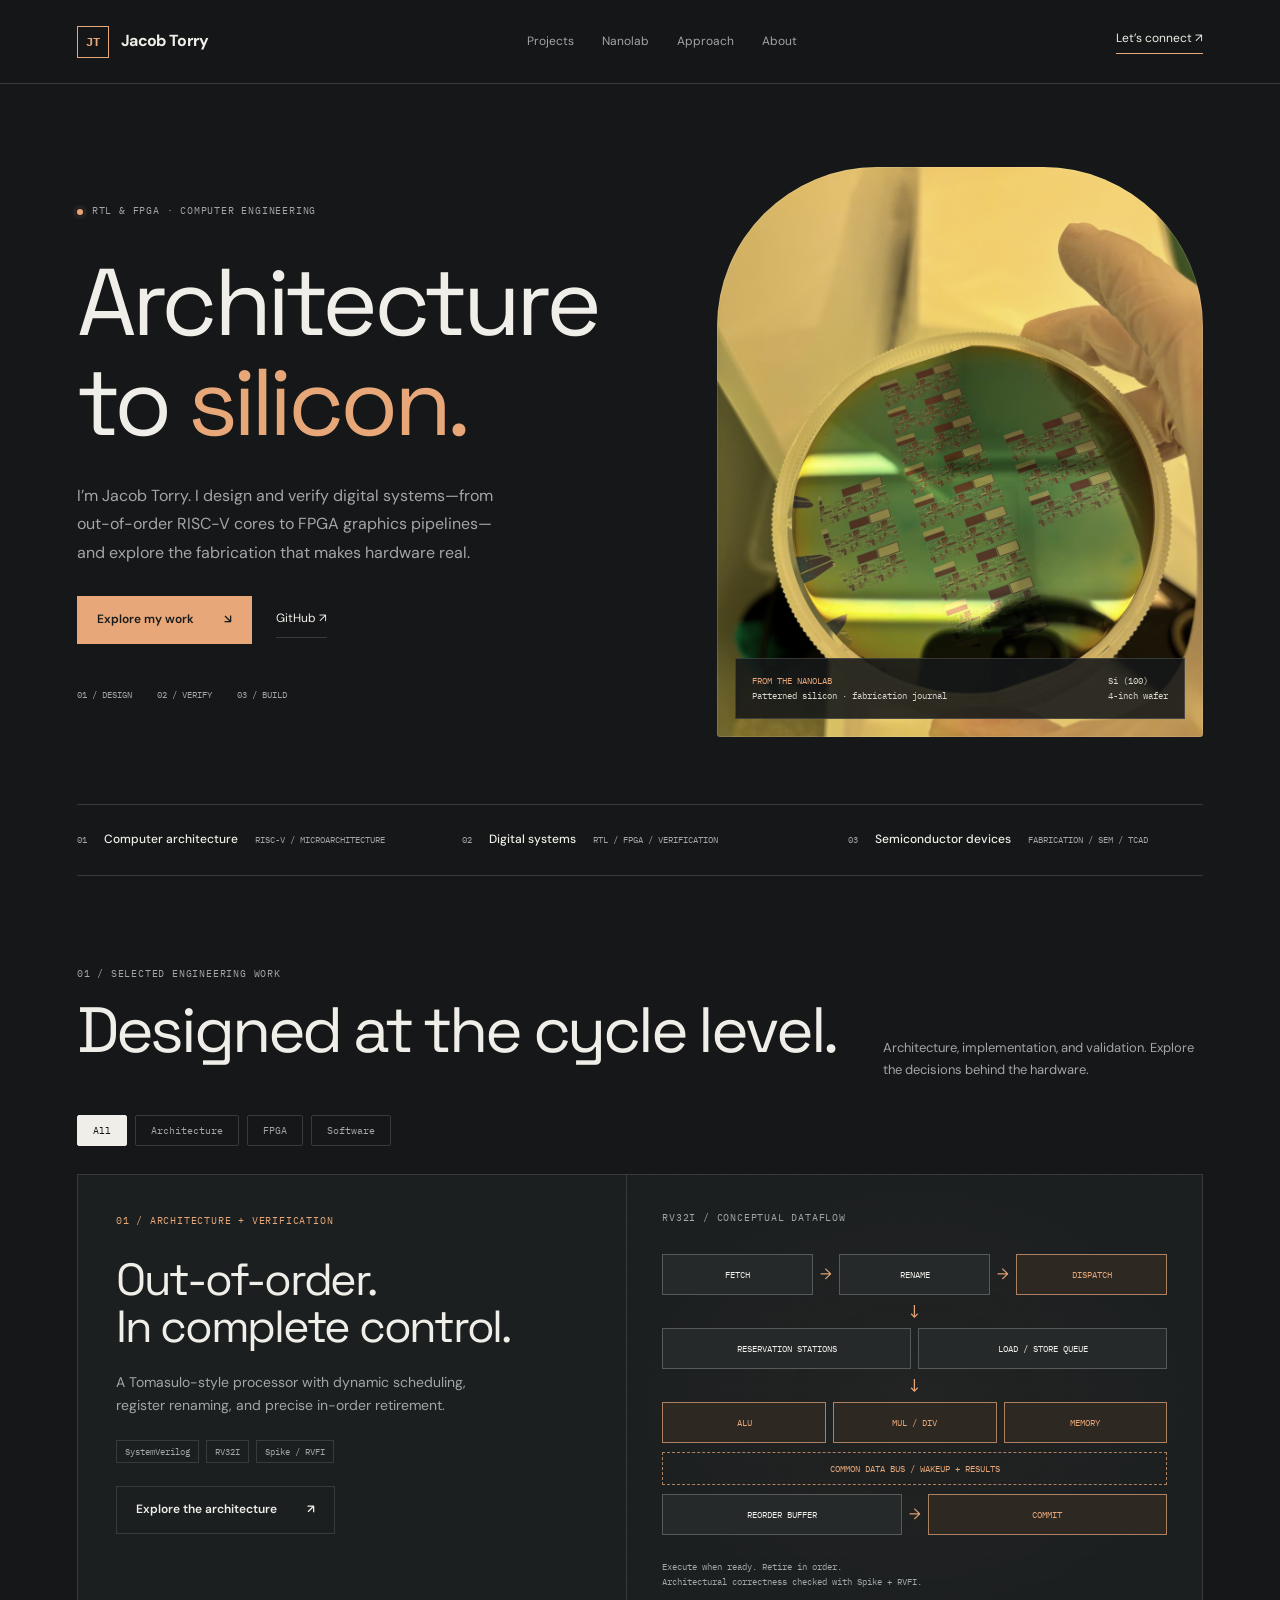
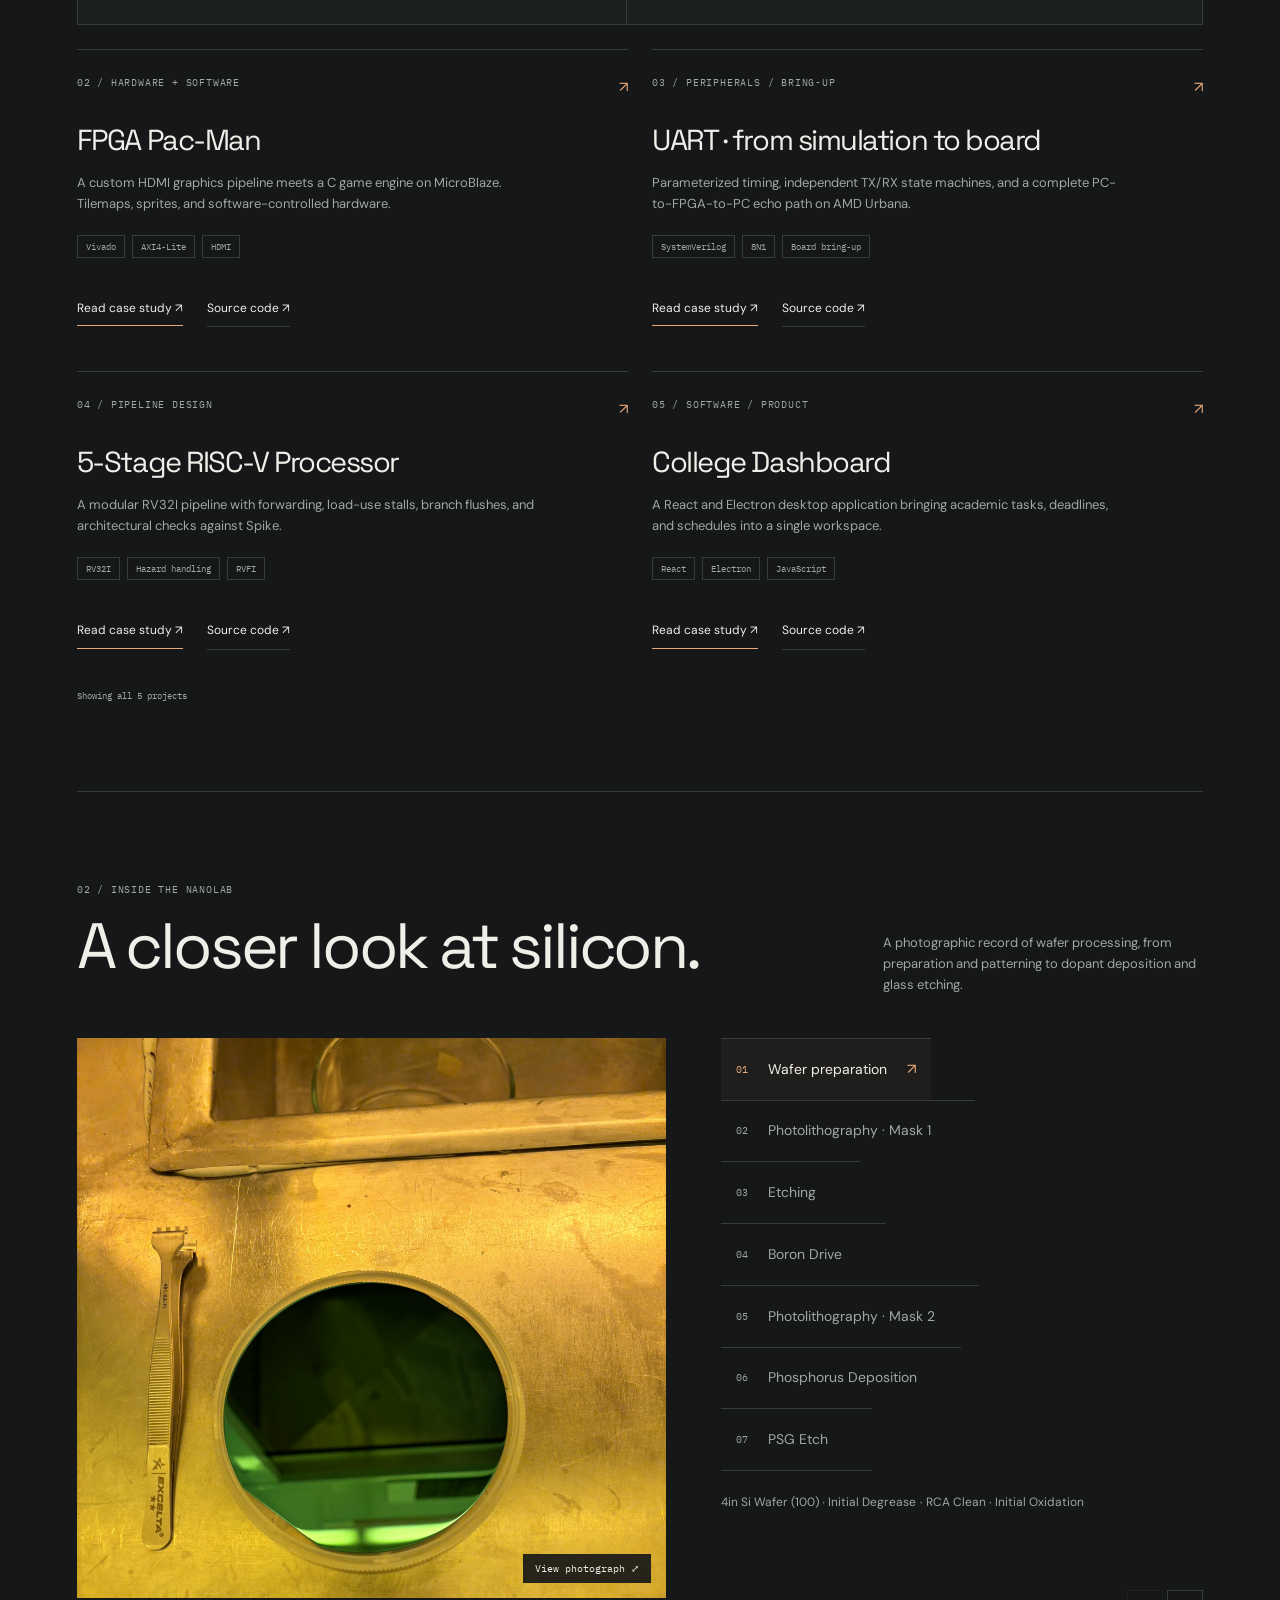
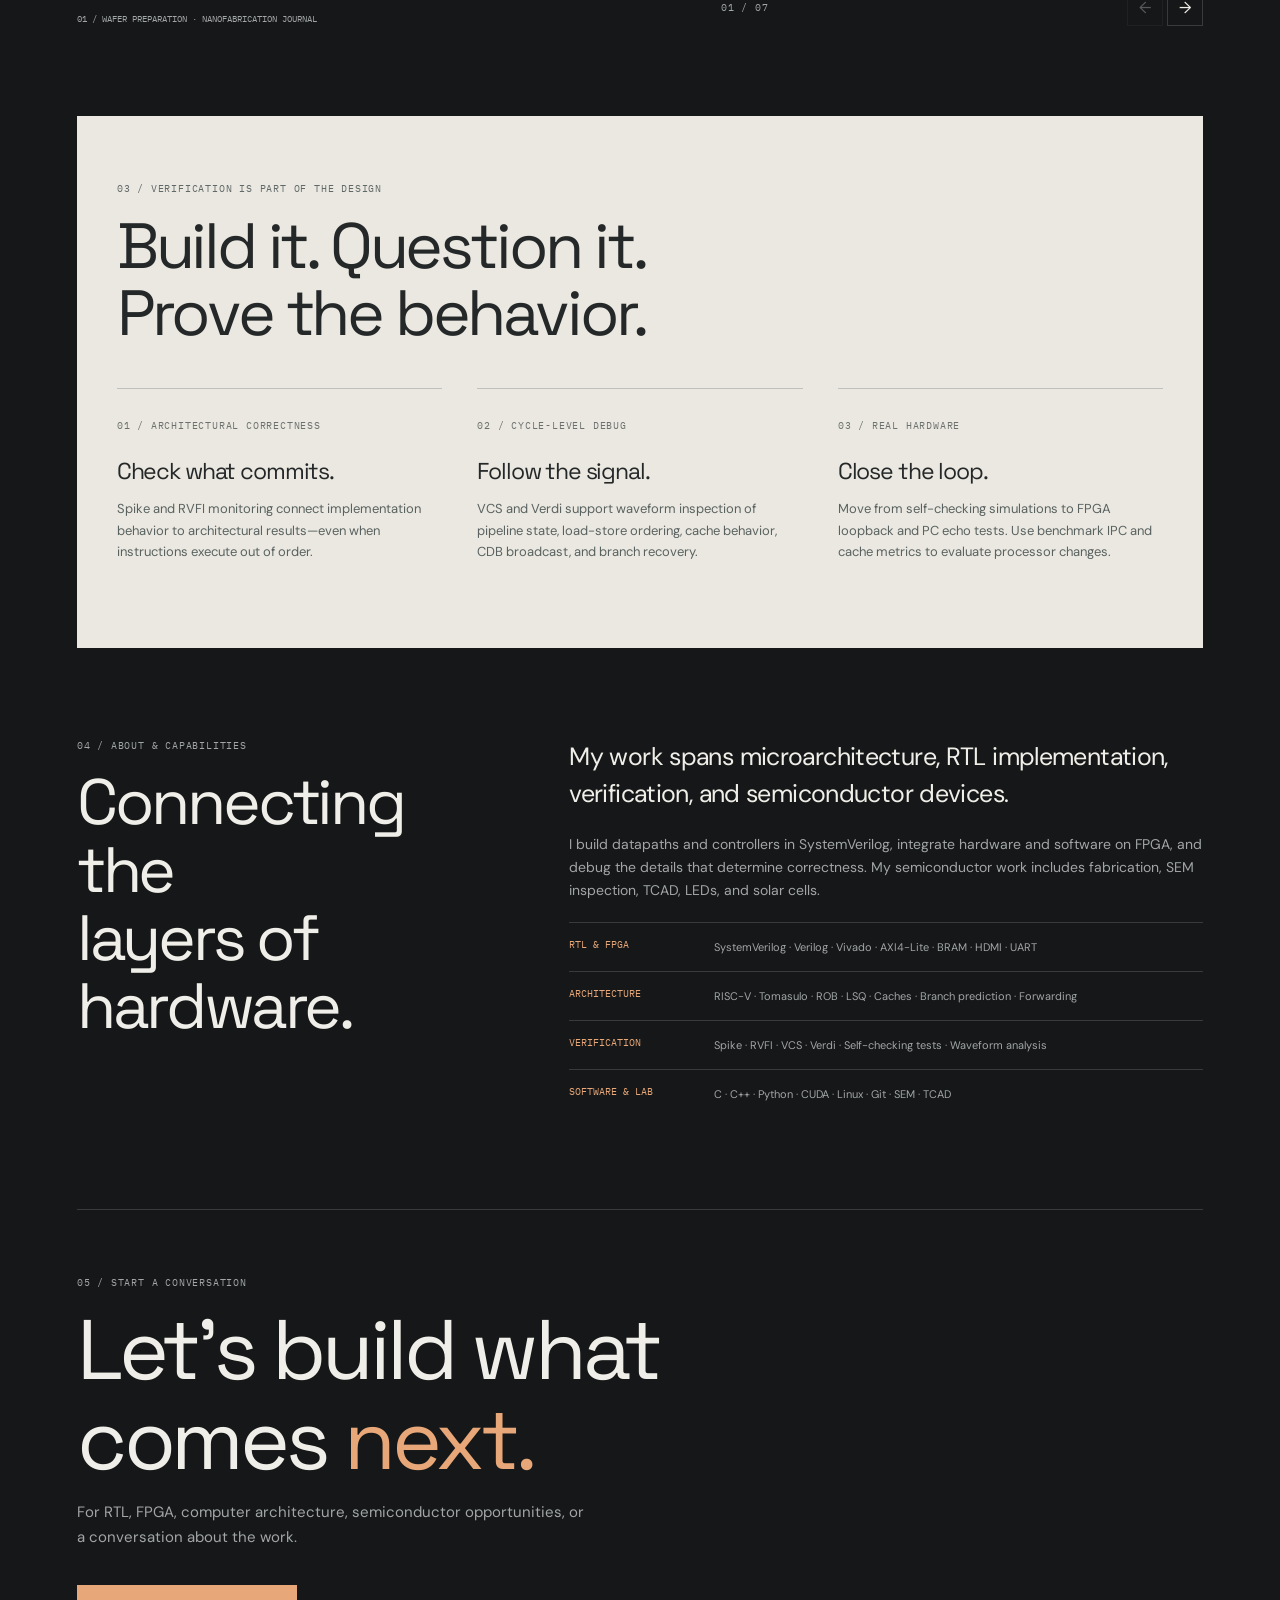
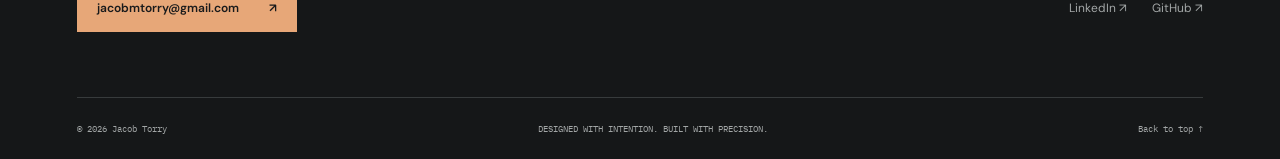
==== commit e2e81d04: "Build engineering portfolio with project studies and nanofab gallery" ====
--- a/index.html
+++ b/index.html
@@ -1,350 +1,32 @@
 <!doctype html>
-<html lang="en">
-<head>
-    <meta charset="UTF-8" />
-    <meta name="viewport" content="width=device-width, initial-scale=1.0" />
-    <title>Jacob Torry | RTL & FPGA Computer Engineer</title>
-
-    <link rel="stylesheet" href="css/base.css" />
-    <link rel="stylesheet" href="css/theme.css" />
-    <link rel="stylesheet" href="css/site.css" />
-    <link rel="stylesheet" href="css/modal.css" />
-</head>
-
-<body>
-    <a class="sr-skip" href="#content">Skip to content</a>
-
-    <header class="topNav">
-        <a class="brandMark" href="#content" aria-label="Jacob Torry home">
-            <span class="brandDie" aria-hidden="true"></span>
-            <span>Jacob Torry</span>
-        </a>
-        <nav class="navLinks" aria-label="Primary">
-            <a href="#projects">Projects</a>
-            <a href="#nanolab">Nanolab</a>
-            <a href="#verification">Verification</a>
-            <a href="#skills">Skills</a>
-            <a href="#contact">Contact</a>
-        </nav>
-    </header>
-
-    <main id="content">
-        <section class="hero" aria-label="Introduction">
-            <div class="heroCopy">
-                <h1>Jacob Torry</h1>
-                <p class="heroLead">
-                    I build and verify digital systems in SystemVerilog, from RISC-V cores to
-                    FPGA graphics pipelines, UART peripherals, and semiconductor device work.
-                </p>
-                <div class="heroActions">
-                    <a class="btn btnPrimary" href="#projects">View Projects</a>
-                    <a class="btn" href="https://github.com/jacobmtorry" target="_blank" rel="noreferrer">GitHub</a>
-                </div>
-            </div>
-
-            <aside class="statusPanel" aria-label="Engineering profile">
-                <div class="panelTop">
-                    <span class="led isOn" aria-hidden="true"></span>
-                    <span>build_status.sv</span>
-                </div>
-                <dl class="statusGrid">
-                    <div>
-                        <dt>clk</dt>
-                        <dd>100 MHz</dd>
-                    </div>
-                    <div>
-                        <dt>target</dt>
-                        <dd>FPGA / RTL</dd>
-                    </div>
-                    <div>
-                        <dt>lang</dt>
-                        <dd>SystemVerilog</dd>
-                    </div>
-                    <div>
-                        <dt>debug</dt>
-                        <dd>Verdi + VCS</dd>
-                    </div>
-                    <div>
-                        <dt>focus</dt>
-                        <dd>VLSI</dd>
-                    </div>
-                    <div>
-                        <dt>state</dt>
-                        <dd>seeking hardware roles</dd>
-                    </div>
-                </dl>
-                <div class="scope" aria-hidden="true">
-                    <span></span>
-                    <span></span>
-                    <span></span>
-                </div>
-            </aside>
-        </section>
-
-        <section class="section introBand" aria-label="Engineering focus">
-            <article>
-                <span class="pinLabel">rtl</span>
-                <h2>Designing cycle-level systems</h2>
-                <p>Datapaths, controllers, pipeline state, forwarding paths, and timing-aware FPGA integration.</p>
-            </article>
-            <article>
-                <span class="pinLabel">verify</span>
-                <h2>Debugging for correctness</h2>
-                <p>Spike/RVFI checks, directed tests, waveform inspection, benchmark metrics, and iterative fixes.</p>
-            </article>
-            <article>
-                <span class="pinLabel">silicon</span>
-                <h2>Connecting devices to systems</h2>
-                <p>Semiconductor coursework and lab work across SEM inspection, TCAD, LEDs, solar cells, and fabrication.</p>
-            </article>
-        </section>
-
-        <section id="projects" class="section">
-            <div class="sectionHeader">
-                <h2>Projects</h2>
-            </div>
-
-            <div class="projectGrid">
-                <article class="projectCard projectCardLarge" data-modal="p1">
-                    <div class="projectMeta">
-                        <span class="moduleName">core_ooo</span>
-                        <span class="projectType">CPU Microarchitecture</span>
-                    </div>
-                    <h3>Out-of-Order RISC-V Core</h3>
-                    <p>
-                        Tomasulo-style RV32I processor with register renaming, ROB retirement,
-                        reservation stations, CDB wakeup, split LSQ, caches, and Spike/RVFI verification.
-                    </p>
-                    <div class="tagRow">
-                        <span>SystemVerilog</span>
-                        <span>RISC-V</span>
-                        <span>RVFI</span>
-                        <span>Verdi</span>
-                    </div>
-                </article>
-
-                <article class="projectCard" data-modal="p2">
-                    <div class="projectMeta">
-                        <span class="moduleName">video_top</span>
-                        <span class="projectType">FPGA System</span>
-                    </div>
-                    <h3>FPGA Pac-Man</h3>
-                    <p>
-                        HDMI game system using a BRAM-backed tilemap, sprite composition,
-                        AXI4-Lite registers, and C game logic on MicroBlaze.
-                    </p>
-                    <div class="tagRow">
-                        <span>Vivado</span>
-                        <span>HDMI</span>
-                        <span>AXI4-Lite</span>
-                        <span>BRAM</span>
-                    </div>
-                </article>
-
-                <article class="projectCard" data-modal="p5">
-                    <div class="projectMeta">
-                        <span class="moduleName">uart_loopback</span>
-                        <span class="projectType">FPGA Bring-Up</span>
-                    </div>
-                    <h3>UART on AMD Urbana FPGA</h3>
-                    <p>
-                        Parameterized baud generator, TX/RX FSMs, simulation loopback,
-                        board loopback, and PC-to-FPGA-to-PC echo testing.
-                    </p>
-                    <div class="tagRow">
-                        <span>UART</span>
-                        <span>8N1</span>
-                        <span>FSMs</span>
-                        <span>Vivado</span>
-                    </div>
-                </article>
-
-                <article class="projectCard" data-modal="p4">
-                    <div class="projectMeta">
-                        <span class="moduleName">rv32i_pipe</span>
-                        <span class="projectType">Processor Design</span>
-                    </div>
-                    <h3>5-Stage RISC-V Processor</h3>
-                    <p>
-                        Classic IF/ID/EX/MEM/WB pipeline with forwarding, load-use stalls,
-                        branch flushes, memory handshakes, and Spike/RVFI checks.
-                    </p>
-                    <div class="tagRow">
-                        <span>RV32I</span>
-                        <span>Forwarding</span>
-                        <span>Hazards</span>
-                    </div>
-                </article>
-            </div>
-        </section>
-
-        <section id="nanolab" class="section" aria-labelledby="nanolabTitle">
-            <div class="sectionHeader"><h2 id="nanolabTitle">Inside the nanolab</h2></div>
-            <p class="fabIntro">Fabricating integrated circuits on a wafer. Explore the process, one die at a time.</p>
-            <div class="fabConsole">
-                <div class="fabToolbar">
-                    <span class="moduleName">wafer_process / IC fabrication</span>
-                </div>
-                <div class="waferLayout">
-                    <div class="waferExplorer">
-                        <div class="waferMap" role="group" aria-label="Wafer process map. Choose a numbered die.">
-                            <svg class="waferSurface" viewBox="0 0 100 100" aria-hidden="true" focusable="false">
-                                <defs>
-                                    <linearGradient id="waferSilicon" x1="0" y1="0" x2="1" y2="1">
-                                        <stop stop-color="#243e52"/><stop offset=".45" stop-color="#65747d"/><stop offset="1" stop-color="#31545c"/>
-                                    </linearGradient>
-                                    <pattern id="waferGrid" width="20" height="20" patternUnits="userSpaceOnUse">
-                                        <path d="M20 0H0V20" fill="none" stroke="#b5d7e6" stroke-opacity=".3" stroke-width=".4"/>
-                                    </pattern>
-                                    <path id="waferOutline" d="M30.82 94H69.18A48 48 0 0 0 98 50A48 48 0 0 0 59.75 3H40.25A48 48 0 0 0 2 50A48 48 0 0 0 30.82 94Z"/>
-                                </defs>
-                                <use href="#waferOutline" fill="url(#waferSilicon)" stroke="#91a8b0" stroke-width="1"/>
-                                <use href="#waferOutline" fill="url(#waferGrid)"/>
-                            </svg>
-                            <div id="waferDies"></div>
-                        </div>
-                        <p class="waferHint">Select a numbered die to explore a stage.</p>
-                        <div class="waferLegend"><span>Selected</span><span>Explored</span><span>Unopened</span></div>
-                        <p class="waferNote">Process map · positions represent stages, not physical die locations.</p>
-                    </div>
-                    <article class="waferCard" aria-labelledby="waferTitle">
-                        <div id="waferPhoto" class="fabMedia"></div>
-                        <div class="waferCardBody">
-                            <span id="waferLabel" class="moduleName"></span>
-                            <h3 id="waferTitle"></h3>
-                            <p id="waferDescription"></p>
-                        </div>
-                    </article>
-                </div>
-                <div class="fabFooter">
-                    <span id="fabStatus" role="status" aria-live="polite"></span>
-                    <div class="fabControls">
-                        <button id="fabPrevious" class="btn" type="button" aria-label="Previous fabrication stage">←</button>
-                        <button id="fabNext" class="btn" type="button" aria-label="Next fabrication stage">→</button>
-                    </div>
-                </div>
-            </div>
-            <noscript><p>Enable JavaScript to explore the wafer map.</p></noscript>
-        </section>
-
-        <section id="verification" class="section splitSection">
-            <div class="sectionHeader">
-                <h2>Verification & Debug</h2>
-            </div>
-            <div class="debugGrid">
-                <article>
-                    <span class="pinLabel">commit</span>
-                    <h3>Processor correctness</h3>
-                    <p>Spike/RVFI monitoring checks architectural commit behavior while the implementation executes instructions out of order.</p>
-                </article>
-                <article>
-                    <span class="pinLabel">wave</span>
-                    <h3>Waveform-level inspection</h3>
-                    <p>Pipeline state, LSQ ordering, cache behavior, CDB broadcast, and branch recovery are debugged cycle by cycle.</p>
-                </article>
-                <article>
-                    <span class="pinLabel">metrics</span>
-                    <h3>Benchmark validation</h3>
-                    <p>IPC and cache metrics guide changes to prediction, prefetching, cache sizing, and memory-system behavior.</p>
-                </article>
-            </div>
-        </section>
-
-        <section id="skills" class="section skillsSection">
-            <div class="sectionHeader">
-                <h2>Skills</h2>
-            </div>
-            <div class="skillBoard">
-                <article class="skillRow">
-                    <div class="skillDomain">
-                        <h3>RTL & FPGA Systems</h3>
-                    </div>
-                    <div class="skillPins">
-                        <span>SystemVerilog</span>
-                        <span>Verilog</span>
-                        <span>Vivado</span>
-                        <span>AXI4-Lite</span>
-                        <span>BRAM</span>
-                        <span>HDMI</span>
-                        <span>UART</span>
-                        <span>FSMs</span>
-                    </div>
-                    <p class="skillEvidence">Used in FPGA Pac-Man, UART bring-up, and processor datapath/control work.</p>
-                </article>
-
-                <article class="skillRow">
-                    <div class="skillDomain">
-                        <h3>Computer Architecture</h3>
-                    </div>
-                    <div class="skillPins">
-                        <span>RISC-V</span>
-                        <span>Tomasulo</span>
-                        <span>ROB</span>
-                        <span>LSQ</span>
-                        <span>Caches</span>
-                        <span>Branch Prediction</span>
-                        <span>Forwarding</span>
-                    </div>
-                    <p class="skillEvidence">Used in the out-of-order RISC-V core and 5-stage RV32I processor.</p>
-                </article>
-
-                <article class="skillRow">
-                    <div class="skillDomain">
-                        <h3>Verification & Debug</h3>
-                    </div>
-                    <div class="skillPins">
-                        <span>Spike</span>
-                        <span>RVFI</span>
-                        <span>VCS</span>
-                        <span>Verdi</span>
-                        <span>Self-checking Tests</span>
-                        <span>Waveforms</span>
-                        <span>Benchmark Metrics</span>
-                    </div>
-                    <p class="skillEvidence">Used to validate commit behavior, debug timing, and compare architectural results.</p>
-                </article>
-
-                <article class="skillRow">
-                    <div class="skillDomain">
-                        <h3>Software & Devices</h3>
-                    </div>
-                    <div class="skillPins">
-                        <span>C</span>
-                        <span>C++</span>
-                        <span>Python</span>
-                        <span>CUDA</span>
-                        <span>Linux</span>
-                        <span>Git</span>
-                        <span>SEM</span>
-                        <span>TCAD</span>
-                    </div>
-                    <p class="skillEvidence">Used across embedded FPGA control, systems coursework, and semiconductor projects.</p>
-                </article>
-            </div>
-        </section>
-
-        <section id="contact" class="section contactSection">
-            <div class="contactPanel">
-                <div>
-                    <h2>Contact</h2>
-                    <p>Best reached for RTL, FPGA, computer architecture, semiconductor, or project inquiries.</p>
-                </div>
-                <div class="contactLinks">
-                    <a class="btn btnPrimary" href="https://mail.google.com/mail/?view=cm&fs=1&to=jacobmtorry@gmail.com&su=Portfolio%20Inquiry" target="_blank" rel="noreferrer">Email</a>
-                    <a class="btn" href="https://www.linkedin.com/in/jacobtorry/" target="_blank" rel="noreferrer">LinkedIn</a>
-                    <a class="btn" href="https://github.com/jacobmtorry" target="_blank" rel="noreferrer">GitHub</a>
-                </div>
-            </div>
-        </section>
-    </main>
-
-    <div id="modal" class="modal" aria-hidden="true">
-        <div class="modalPanel" role="dialog" aria-modal="true" aria-label="Project detail">
-            <button id="modalClose" class="modalClose" type="button" aria-label="Close project detail">×</button>
-            <div id="modalContent"></div>
-        </div>
-    </div>
-
-    <script type="module" src="js/app.js"></script>
-</body>
-</html>
+<html lang="en"><head><meta charset="utf-8"><meta name="viewport" content="width=device-width,initial-scale=1"><meta name="theme-color" content="#151718"><meta name="description" content="Jacob Torry — RTL and FPGA computer engineer. Explore RISC-V architecture, hardware verification, FPGA systems, and a nanofabrication process journal."><title>Jacob Torry — Architecture to Silicon</title><style>
+@import url('https://fonts.googleapis.com/css2?family=DM+Sans:wght@400;500;600;700&family=IBM+Plex+Mono:wght@400;500&family=Space+Grotesk:wght@400;500;600&display=swap');
+:root{--bg:#151718;--surface:#1c1f20;--ink:#f0eee8;--muted:#a2a6a6;--line:#373b3c;--accent:#e7a778;--mono:'IBM Plex Mono',monospace}*{box-sizing:border-box}html{scroll-behavior:smooth;scroll-padding-top:95px}body{margin:0;background:var(--bg);color:var(--ink);font:15px/1.65 'DM Sans',sans-serif}button,input{font:inherit}button,a{-webkit-tap-highlight-color:transparent}button{cursor:pointer}a{color:inherit;text-decoration:none}button{color:inherit}::selection{background:var(--accent);color:var(--bg)}:focus-visible{outline:2px solid var(--accent);outline-offset:5px}.wrap{max-width:1440px;margin:auto;padding:0 6%}.mono,.eyebrow{font-family:var(--mono);font-size:10px;letter-spacing:.08em}.eyebrow{text-transform:uppercase;color:var(--muted)}.accent{color:var(--accent)}h1,h2,h3{font-family:'Space Grotesk',sans-serif;font-weight:400;letter-spacing:-.05em;line-height:1.06}h2{font-size:clamp(38px,5vw,66px);margin:15px 0}h3{font-size:27px}p{margin:0 0 20px}header{position:sticky;top:0;z-index:30;background:#151718ed;border-bottom:1px solid var(--line);backdrop-filter:blur(15px)}nav{height:83px;display:flex;align-items:center;justify-content:space-between;gap:25px}.brand{font-size:16px;font-weight:700;letter-spacing:-.04em;display:flex;align-items:center;gap:12px}.brand-mark{border:1px solid var(--accent);color:var(--accent);font-family:var(--mono);font-size:12px;display:grid;place-items:center;width:32px;height:32px}.navlinks{display:flex;gap:28px;font-size:12px}.navlinks a{color:var(--muted)}.navlinks a:hover,.navlinks a.active{color:var(--ink)}.nav-contact{border-bottom:1px solid var(--accent);padding-bottom:4px;font-size:12px}.hero{display:grid;grid-template-columns:1.1fr .9fr;min-height:720px;gap:45px;padding:60px 0 45px;align-items:center}.availability{display:flex;align-items:center;gap:9px}.availability:before{content:'';width:6px;height:6px;background:var(--accent);border-radius:50%;box-shadow:0 0 0 4px #e7a77812}h1{font-size:clamp(65px,7.4vw,108px);margin:33px 0 28px}h1 span{color:var(--accent)}.hero-copy{font-size:16px;color:var(--muted);max-width:440px;line-height:1.8}.actions{display:flex;align-items:center;gap:24px;flex-wrap:wrap;margin-top:28px}.button{display:inline-flex;align-items:center;justify-content:space-between;gap:30px;background:var(--accent);color:#191a1b;border:1px solid var(--accent);padding:13px 19px;font-size:12px;font-weight:600;transition:background .2s,transform .2s}.button:hover{background:#f4c29c;transform:translateY(-2px)}.text-link{font-size:12px;border-bottom:1px solid var(--line);padding:8px 0}.hero-visual{margin:0;position:relative;height:570px}.hero-visual img{width:100%;height:100%;object-fit:cover;object-position:50% 62%;border-radius:160px 160px 3px 3px;filter:saturate(.72)}.hero-visual:after{content:'';position:absolute;inset:0;border:1px solid #ffffff20;border-radius:160px 160px 3px 3px;pointer-events:none}.photo-label{position:absolute;bottom:18px;left:18px;right:18px;background:#151718df;border:1px solid #ffffff24;padding:14px 16px;display:flex;justify-content:space-between;gap:20px;font:9px/1.7 var(--mono);color:#d7d6cd}.photo-label strong{display:block;color:var(--accent);font-weight:400}.hero-foot{margin-top:45px;color:var(--muted);font:9px var(--mono);display:flex;gap:25px}.scope{display:grid;grid-template-columns:repeat(3,1fr);border-top:1px solid var(--line);border-bottom:1px solid var(--line);padding:25px 0;gap:30px}.scope div{display:flex;gap:17px;align-items:baseline}.scope b{font-size:12px;font-weight:500}.scope span{font:9px var(--mono);color:var(--muted)}section{padding:90px 0}.section-head{display:flex;justify-content:space-between;align-items:end;gap:30px;margin-bottom:35px}.section-head p{color:var(--muted);font-size:13px;max-width:320px;margin:0}.filters{display:flex;gap:8px;flex-wrap:wrap;margin:28px 0}.filter{padding:8px 15px;background:transparent;border:1px solid var(--line);font:10px var(--mono);border-radius:2px;color:var(--muted)}.filter[aria-pressed=true]{background:var(--ink);color:var(--bg);border-color:var(--ink)}.featured{display:grid;grid-template-columns:1fr 1.05fr;border:1px solid var(--line);background:var(--surface);margin-bottom:24px}.featured-content{padding:38px}.featured h3{font-size:45px;margin:26px 0 20px}.featured p{color:var(--muted);max-width:400px;font-size:14px}.tags{display:flex;gap:7px;flex-wrap:wrap;margin:23px 0}.tags span{font:9px var(--mono);border:1px solid var(--line);padding:5px 8px;color:var(--muted)}.outline{background:transparent;color:var(--ink);border-color:var(--line)}.outline:hover{background:#38322b}.architecture{padding:35px;background:radial-gradient(ellipse at 50% 50%,#e7a77808,transparent 70%),repeating-linear-gradient(0deg,transparent,transparent 23px,#ffffff03 24px),repeating-linear-gradient(90deg,transparent,transparent 23px,#ffffff03 24px);display:flex;flex-direction:column;justify-content:center;border-left:1px solid var(--line)}.architecture .eyebrow{margin-bottom:27px}.arch-row{display:flex;align-items:center;justify-content:center;gap:7px}.block{padding:14px 7px;background:#25292a;border:1px solid #555b5c;font:9px var(--mono);text-align:center;flex:1}.block.copper{border-color:#ad805f;color:var(--accent);background:#2e2822}.connector{text-align:center;color:var(--accent);font:18px var(--mono);padding:5px}.bus{border:1px dashed #ad805f;text-align:center;font:9px var(--mono);color:var(--accent);padding:10px;margin:9px 0}.arch-caption{font:9px/1.7 var(--mono);color:var(--muted);margin-top:24px}.project-grid{display:grid;grid-template-columns:1fr 1fr;gap:24px}.project-card{border-top:1px solid var(--line);padding:25px 0 20px;display:flex;flex-direction:column}.project-card h3{margin:25px 0 16px;font-size:29px}.project-card p{color:var(--muted);font-size:13px;max-width:480px}.project-card .card-top{display:flex;justify-content:space-between}.project-card .actions{margin-top:auto;padding-top:10px}.project-card .tags{margin-top:0}.case-button{background:none;color:var(--ink);border:0;border-bottom:1px solid var(--accent);padding:7px 0;font-size:12px}.project-card[hidden],.featured[hidden]{display:none}.result-count{font:9px var(--mono);color:var(--muted);margin-top:20px}.lab{border-top:1px solid var(--line)}.lab-layout{display:grid;grid-template-columns:1.1fr .9fr;gap:55px;margin-top:42px}.lab-photo{margin:0;position:relative;min-width:0}.lab-photo-button{padding:0;display:block;border:0;background:#222;width:100%;position:relative}.lab-photo img{width:100%;height:560px;object-fit:cover;display:block}.expand-label{position:absolute;right:15px;bottom:15px;background:#151718e8;padding:8px 12px;font:10px var(--mono)}figcaption{font:9px/1.7 var(--mono);color:var(--muted);margin-top:13px}.lab-stages{display:flex;flex-direction:column}.stage{display:flex;align-items:center;gap:20px;padding:18px 15px;border:0;border-top:1px solid var(--line);text-align:left;background:none;color:var(--muted)}.stage:last-of-type{border-bottom:1px solid var(--line)}.stage .number{font:10px var(--mono);color:var(--muted)}.stage .name{flex:1;font-size:14px}.stage .stage-arrow{opacity:0}.stage[aria-pressed=true]{background:#e7a7780c;color:var(--ink)}.stage[aria-pressed=true] .number,.stage[aria-pressed=true] .stage-arrow{color:var(--accent);opacity:1}.stage-description{margin-top:22px;color:var(--muted);font-size:12px;min-height:60px}.stage-controls{display:flex;justify-content:space-between;gap:15px;align-items:center;margin-top:auto}.square{background:none;border:1px solid var(--line);width:36px;height:36px;font-size:16px}.square:disabled{opacity:.3;cursor:default}.stage-controls .mono{color:var(--muted)}.verification{background:#eae8e0;color:#252829;padding:65px 40px}.verification .eyebrow{color:#606868}.verify-grid{display:grid;grid-template-columns:repeat(3,1fr);gap:35px;margin-top:40px}.verify-item{border-top:1px solid #bfc2bc;padding-top:23px}.verify-item h3{font-size:23px;margin:22px 0 15px}.verify-item p{font-size:13px;color:#596260}.verify-item .mono{color:#6d716d}.about{display:grid;grid-template-columns:.8fr 1.2fr;gap:70px}.about .lede{font-size:25px;line-height:1.5;letter-spacing:-.025em;color:var(--ink)}.about p{font-size:14px;color:var(--muted)}.skill-row{display:grid;grid-template-columns:130px 1fr;gap:15px;border-top:1px solid var(--line);padding:15px 0;font-size:11px}.skill-row span{color:var(--muted)}.skill-row b{font:10px var(--mono);color:var(--accent);font-weight:400}.contact{padding:65px 0;border-top:1px solid var(--line)}.contact h2{font-size:clamp(45px,6.6vw,88px);max-width:850px}.contact-bottom{display:flex;justify-content:space-between;align-items:center;gap:25px;margin-top:35px}.socials{display:flex;gap:25px}.socials a{font-size:12px;color:var(--muted)}footer{border-top:1px solid var(--line);display:flex;justify-content:space-between;gap:20px;padding:25px 0;font:9px var(--mono);color:var(--muted)}.skip{position:fixed;top:-70px;left:12px;background:var(--accent);color:var(--bg);padding:10px;z-index:100}.skip:focus{top:12px}dialog{width:min(780px,calc(100% - 32px));max-height:88vh;overflow:auto;border:1px solid #525656;background:var(--bg);color:var(--ink);padding:34px}dialog::backdrop{background:#080b0dd9;backdrop-filter:blur(8px)}.dialog-head{display:flex;justify-content:space-between;gap:20px;align-items:center}dialog h2{font-size:37px;margin:28px 0}dialog h3{font-size:21px;margin-top:30px}dialog p,dialog li{font-size:14px;color:var(--muted)}dialog .btn{display:inline-block;background:var(--accent);color:var(--bg);padding:10px 15px;font-size:12px;margin:10px 10px 0 0}#photo-dialog{width:min(1050px,calc(100% - 24px));padding:18px}#full-photo{display:block;max-width:100%;max-height:68vh;object-fit:contain;margin:18px auto 10px}.dialog-head .eyebrow{max-width:80%}.nojs{padding:20px;border:1px solid var(--line);color:var(--muted)}.progress{height:2px;background:var(--accent);position:fixed;top:0;left:0;z-index:50;width:0;pointer-events:none}
+@media(min-width:1500px){.hero{min-height:780px}.hero-visual{height:630px}}@media(max-width:1000px){.wrap{padding:0 5%}.hero{gap:25px;min-height:650px}.hero-visual{height:500px}h1{font-size:75px}.hero-foot{gap:12px}.navlinks{gap:18px}.scope div{flex-direction:column;gap:5px}.featured-content{padding:28px}.featured h3{font-size:37px}.architecture{padding:22px}.lab-layout{gap:30px}.lab-photo img{height:510px}.about{gap:40px}.verify-grid{gap:22px}.verification{padding:45px 28px}}@media(max-width:720px){nav{height:70px}.navlinks{gap:17px}.navlinks a:nth-child(3){display:none}.nav-contact{display:none}.brand{font-size:14px;gap:8px}.hero{grid-template-columns:1fr;padding-top:38px;gap:40px}.hero-visual{height:440px}.hero-visual img,.hero-visual:after{border-radius:110px 110px 2px 2px}.hero-foot{margin-top:25px}h1{font-size:clamp(62px,12vw,87px);margin-top:25px}.hero-copy{max-width:520px}.scope{gap:15px}.scope b{font-size:11px}.scope span{font-size:8px}section{padding:60px 0}.section-head{align-items:start;flex-direction:column;gap:15px}.featured{grid-template-columns:1fr}.architecture{border-left:0;border-top:1px solid var(--line);padding:30px}.project-grid{grid-template-columns:1fr}.project-card h3{font-size:30px}.lab-layout{grid-template-columns:1fr;gap:25px}.lab-photo img{height:430px}.stage{padding:14px 10px}.verify-grid{grid-template-columns:1fr;gap:18px}.verify-item h3{margin-top:15px}.about{grid-template-columns:1fr;gap:25px}.contact-bottom{align-items:start;flex-direction:column}.contact-bottom .button{gap:18px;font-size:11px}footer{font-size:8px}.skill-row{grid-template-columns:110px 1fr}dialog{padding:23px}.featured h3{font-size:39px}.verification h2{font-size:39px}}@media(prefers-reduced-motion:reduce){html{scroll-behavior:auto}*{transition:none!important;animation:none!important}}@media print{header,.filters,.actions,.stage-controls,.progress,dialog{display:none!important}body{background:white;color:black}.wrap{padding:0}.hero{min-height:0}section{padding:25px 0}.hero-visual{height:300px}.hero-copy,p{color:#444!important}.featured,.project-card{break-inside:avoid}}
+</style></head><body><a class="skip" href="#main">Skip to content</a><div class="progress" aria-hidden="true"></div><header><nav class="wrap" aria-label="Main navigation"><a class="brand" href="#main"><span class="brand-mark">JT</span>Jacob Torry</a><div class="navlinks"><a href="#projects">Projects</a><a href="#nanolab">Nanolab</a><a href="#approach">Approach</a><a href="#about">About</a></div><a class="nav-contact" href="mailto:jacobmtorry@gmail.com">Let’s connect ↗</a></nav></header><main id="main" class="wrap"><div class="hero"><div><div class="eyebrow availability">RTL & FPGA · Computer engineering</div><h1>Architecture<br>to <span>silicon.</span></h1><p class="hero-copy">I’m Jacob Torry. I design and verify digital systems—from out-of-order RISC-V cores to FPGA graphics pipelines—and explore the fabrication that makes hardware real.</p><div class="actions"><a class="button" href="#projects">Explore my work <span>↘</span></a><a class="text-link" href="https://github.com/jacobmtorry" target="_blank" rel="noreferrer">GitHub ↗</a></div><div class="hero-foot"><span>01 / DESIGN</span><span>02 / VERIFY</span><span>03 / BUILD</span></div></div><figure class="hero-visual"><img src="images/IMG_7438.jpg" alt="Patterned silicon wafer held in a carrier under yellow nanolab lighting" fetchpriority="high"><figcaption class="photo-label"><span><strong>FROM THE NANOLAB</strong>Patterned silicon · fabrication journal</span><span>Si (100)<br>4-inch wafer</span></figcaption></figure></div><div class="scope"><div><span>01</span><b>Computer architecture</b><span>RISC-V / MICROARCHITECTURE</span></div><div><span>02</span><b>Digital systems</b><span>RTL / FPGA / VERIFICATION</span></div><div><span>03</span><b>Semiconductor devices</b><span>FABRICATION / SEM / TCAD</span></div></div>
+<section id="projects"><div class="section-head"><div><div class="eyebrow">01 / Selected engineering work</div><h2>Designed at the cycle level.</h2></div><p>Architecture, implementation, and validation. Explore the decisions behind the hardware.</p></div><div class="filters" role="group" aria-label="Filter projects"><button class="filter" data-filter="All" aria-pressed="true">All</button><button class="filter" data-filter="Architecture" aria-pressed="false">Architecture</button><button class="filter" data-filter="FPGA" aria-pressed="false">FPGA</button><button class="filter" data-filter="Software" aria-pressed="false">Software</button></div><article class="featured" data-category="Architecture"><div class="featured-content"><div class="eyebrow accent">01 / Architecture + verification</div><h3>Out-of-order.<br>In complete control.</h3><p>A Tomasulo-style processor with dynamic scheduling, register renaming, and precise in-order retirement.</p><div class="tags"><span>SystemVerilog</span><span>RV32I</span><span>Spike / RVFI</span></div><button class="button outline" data-project="p1">Explore the architecture <span>↗</span></button></div><div class="architecture" role="img" aria-label="Conceptual processor diagram: fetch and rename dispatch to reservation stations and a load-store queue; execution results broadcast on the common data bus, with reorder buffer retirement."><div class="eyebrow">RV32I / Conceptual dataflow</div><div class="arch-row"><div class="block">FETCH</div><span class="accent">→</span><div class="block">RENAME</div><span class="accent">→</span><div class="block copper">DISPATCH</div></div><div class="connector">↓</div><div class="arch-row"><div class="block">RESERVATION STATIONS</div><div class="block">LOAD / STORE QUEUE</div></div><div class="connector">↓</div><div class="arch-row"><div class="block copper">ALU</div><div class="block copper">MUL / DIV</div><div class="block copper">MEMORY</div></div><div class="bus">COMMON DATA BUS / WAKEUP + RESULTS</div><div class="arch-row"><div class="block">REORDER BUFFER</div><span class="accent">→</span><div class="block copper">COMMIT</div></div><div class="arch-caption">Execute when ready. Retire in order.<br>Architectural correctness checked with Spike + RVFI.</div></div></article><div class="project-grid"><article class="project-card" data-category="FPGA"><div class="card-top"><span class="eyebrow">02 / HARDWARE + SOFTWARE</span><span class="accent">↗</span></div><h3>FPGA Pac-Man</h3><p>A custom HDMI graphics pipeline meets a C game engine on MicroBlaze. Tilemaps, sprites, and software-controlled hardware.</p><div class="tags"><span>Vivado</span><span>AXI4-Lite</span><span>HDMI</span></div><div class="actions"><button class="case-button" data-project="p2">Read case study ↗</button><a class="text-link" href="https://github.com/jacobmtorry/Pacman" target="_blank" rel="noreferrer">Source code ↗</a></div></article><article class="project-card" data-category="FPGA"><div class="card-top"><span class="eyebrow">03 / PERIPHERALS / BRING-UP</span><span class="accent">↗</span></div><h3>UART · from simulation to board</h3><p>Parameterized timing, independent TX/RX state machines, and a complete PC-to-FPGA-to-PC echo path on AMD Urbana.</p><div class="tags"><span>SystemVerilog</span><span>8N1</span><span>Board bring-up</span></div><div class="actions"><button class="case-button" data-project="p5">Read case study ↗</button><a class="text-link" href="https://github.com/jacobmtorry/UART" target="_blank" rel="noreferrer">Source code ↗</a></div></article><article class="project-card" data-category="Architecture"><div class="card-top"><span class="eyebrow">04 / PIPELINE DESIGN</span><span class="accent">↗</span></div><h3>5-Stage RISC-V Processor</h3><p>A modular RV32I pipeline with forwarding, load-use stalls, branch flushes, and architectural checks against Spike.</p><div class="tags"><span>RV32I</span><span>Hazard handling</span><span>RVFI</span></div><div class="actions"><button class="case-button" data-project="p4">Read case study ↗</button><a class="text-link" href="https://github.com/jacobmtorry/ECE411/tree/main/mp_pipeline" target="_blank" rel="noreferrer">Source code ↗</a></div></article><article class="project-card" data-category="Software"><div class="card-top"><span class="eyebrow">05 / SOFTWARE / PRODUCT</span><span class="accent">↗</span></div><h3>College Dashboard</h3><p>A React and Electron desktop application bringing academic tasks, deadlines, and schedules into a single workspace.</p><div class="tags"><span>React</span><span>Electron</span><span>JavaScript</span></div><div class="actions"><button class="case-button" data-project="p3">Read case study ↗</button><a class="text-link" href="https://github.com/jacobmtorry/collegeDashboard" target="_blank" rel="noreferrer">Source code ↗</a></div></article></div><div class="result-count" id="result-count" role="status">Showing all 5 projects</div></section>
+<section id="nanolab" class="lab"><div class="section-head"><div><div class="eyebrow">02 / Inside the nanolab</div><h2>A closer look at silicon.</h2></div><p>A photographic record of wafer processing, from preparation and patterning to dopant deposition and glass etching.</p></div><div class="lab-layout"><figure class="lab-photo"><button class="lab-photo-button" id="expand-photo" aria-label="Enlarge selected nanofabrication photograph"><img id="stage-photo" src="images/IMG_7407.jpg" alt="Silicon wafer during the wafer preparation stage" loading="lazy"><span class="expand-label">View photograph ⤢</span></button><figcaption id="photo-caption">01 / WAFER PREPARATION · NANOFABRICATION JOURNAL</figcaption></figure><div class="lab-stages"><div role="group" aria-label="Select a fabrication stage"><button class="stage" data-stage="0" aria-pressed="true" aria-controls="stage-photo stage-description"><span class="number">01</span><span class="name">Wafer preparation</span><span class="stage-arrow" aria-hidden="true">↗</span></button><button class="stage" data-stage="1" aria-pressed="false" aria-controls="stage-photo stage-description"><span class="number">02</span><span class="name">Photolithography · Mask 1</span><span class="stage-arrow" aria-hidden="true">↗</span></button><button class="stage" data-stage="2" aria-pressed="false" aria-controls="stage-photo stage-description"><span class="number">03</span><span class="name">Etching</span><span class="stage-arrow" aria-hidden="true">↗</span></button><button class="stage" data-stage="3" aria-pressed="false" aria-controls="stage-photo stage-description"><span class="number">04</span><span class="name">Boron Drive</span><span class="stage-arrow" aria-hidden="true">↗</span></button><button class="stage" data-stage="4" aria-pressed="false" aria-controls="stage-photo stage-description"><span class="number">05</span><span class="name">Photolithography · Mask 2</span><span class="stage-arrow" aria-hidden="true">↗</span></button><button class="stage" data-stage="5" aria-pressed="false" aria-controls="stage-photo stage-description"><span class="number">06</span><span class="name">Phosphorus Deposition</span><span class="stage-arrow" aria-hidden="true">↗</span></button><button class="stage" data-stage="6" aria-pressed="false" aria-controls="stage-photo stage-description"><span class="number">07</span><span class="name">PSG Etch</span><span class="stage-arrow" aria-hidden="true">↗</span></button></div><p class="stage-description" id="stage-description" aria-live="polite">4in Si Wafer (100) ∙ Initial Degrease ∙ RCA Clean ∙ Initial Oxidation</p><div class="stage-controls"><span class="mono" id="stage-count">01 / 07</span><div><button class="square" id="previous-stage" aria-label="Previous fabrication stage" disabled>←</button> <button class="square" id="next-stage" aria-label="Next fabrication stage">→</button></div></div></div></div></section>
+<section id="approach" class="verification"><div class="eyebrow">03 / Verification is part of the design</div><h2>Build it. Question it.<br>Prove the behavior.</h2><div class="verify-grid"><div class="verify-item"><span class="mono">01 / ARCHITECTURAL CORRECTNESS</span><h3>Check what commits.</h3><p>Spike and RVFI monitoring connect implementation behavior to architectural results—even when instructions execute out of order.</p></div><div class="verify-item"><span class="mono">02 / CYCLE-LEVEL DEBUG</span><h3>Follow the signal.</h3><p>VCS and Verdi support waveform inspection of pipeline state, load-store ordering, cache behavior, CDB broadcast, and branch recovery.</p></div><div class="verify-item"><span class="mono">03 / REAL HARDWARE</span><h3>Close the loop.</h3><p>Move from self-checking simulations to FPGA loopback and PC echo tests. Use benchmark IPC and cache metrics to evaluate processor changes.</p></div></div></section>
+<section id="about" class="about"><div><div class="eyebrow">04 / About & capabilities</div><h2>Connecting the<br>layers of hardware.</h2></div><div><p class="lede">My work spans microarchitecture, RTL implementation, verification, and semiconductor devices.</p><p>I build datapaths and controllers in SystemVerilog, integrate hardware and software on FPGA, and debug the details that determine correctness. My semiconductor work includes fabrication, SEM inspection, TCAD, LEDs, and solar cells.</p><div class="skill-row"><b>RTL & FPGA</b><span>SystemVerilog · Verilog · Vivado · AXI4-Lite · BRAM · HDMI · UART</span></div><div class="skill-row"><b>ARCHITECTURE</b><span>RISC-V · Tomasulo · ROB · LSQ · Caches · Branch prediction · Forwarding</span></div><div class="skill-row"><b>VERIFICATION</b><span>Spike · RVFI · VCS · Verdi · Self-checking tests · Waveform analysis</span></div><div class="skill-row"><b>SOFTWARE & LAB</b><span>C · C++ · Python · CUDA · Linux · Git · SEM · TCAD</span></div></div></section>
+<section id="contact" class="contact"><div class="eyebrow">05 / Start a conversation</div><h2>Let’s build what<br>comes <span class="accent">next.</span></h2><p style="color:var(--muted);max-width:510px">For RTL, FPGA, computer architecture, semiconductor opportunities, or a conversation about the work.</p><div class="contact-bottom"><a class="button" href="mailto:jacobmtorry@gmail.com">jacobmtorry@gmail.com <span>↗</span></a><div class="socials"><a href="https://www.linkedin.com/in/jacobtorry/" target="_blank" rel="noreferrer">LinkedIn ↗</a><a href="https://github.com/jacobmtorry" target="_blank" rel="noreferrer">GitHub ↗</a></div></div></section><noscript><p class="nojs">Project sources are linked above. Enable JavaScript for case studies, project filtering, and the fabrication photo journal.</p></noscript><footer><span>© <span id="year">2026</span> Jacob Torry</span><span>DESIGNED WITH INTENTION. BUILT WITH PRECISION.</span><a href="#main">Back to top ↑</a></footer></main>
+<dialog id="case-dialog" aria-labelledby="case-title"><div class="dialog-head"><span class="eyebrow">Engineering project / Technical overview</span><button class="square" data-close aria-label="Close case study">×</button></div><h2 id="case-title"></h2><div id="case-content"></div></dialog><dialog id="photo-dialog" aria-labelledby="full-caption"><div class="dialog-head"><span class="eyebrow" id="full-caption"></span><button class="square" data-close aria-label="Close photograph">×</button></div><img id="full-photo" alt=""><div class="stage-controls"><button class="square" id="photo-previous" aria-label="Previous photograph">←</button><span class="mono">Original nanofabrication photography</span><button class="square" id="photo-next" aria-label="Next photograph">→</button></div></dialog>
+<script>
+const projects=[{"key":"p1","n":"01","category":"Architecture","title":"Out-of-order.\u003cbr>In complete control.","name":"Out-of-Order RISC-V Core","desc":"A Tomasulo-style processor with dynamic scheduling, register renaming, and precise in-order retirement.","tags":["SystemVerilog","RV32I","Spike / RVFI"],"meta":"ARCHITECTURE / VERIFICATION","repo":"https://github.com/jacobmtorry/ECE411/tree/main/mp_ooo"},{"key":"p2","n":"02","category":"FPGA","name":"FPGA Pac-Man","desc":"A custom HDMI graphics pipeline meets a C game engine on MicroBlaze. Tilemaps, sprites, and software-controlled hardware.","tags":["Vivado","AXI4-Lite","HDMI"],"meta":"HARDWARE + SOFTWARE","repo":"https://github.com/jacobmtorry/Pacman"},{"key":"p5","n":"03","category":"FPGA","name":"UART · from simulation to board","desc":"Parameterized timing, independent TX/RX state machines, and a complete PC-to-FPGA-to-PC echo path on AMD Urbana.","tags":["SystemVerilog","8N1","Board bring-up"],"meta":"PERIPHERALS / BRING-UP","repo":"https://github.com/jacobmtorry/UART"},{"key":"p4","n":"04","category":"Architecture","name":"5-Stage RISC-V Processor","desc":"A modular RV32I pipeline with forwarding, load-use stalls, branch flushes, and architectural checks against Spike.","tags":["RV32I","Hazard handling","RVFI"],"meta":"PIPELINE DESIGN","repo":"https://github.com/jacobmtorry/ECE411/tree/main/mp_pipeline"},{"key":"p3","n":"05","category":"Software","name":"College Dashboard","desc":"A React and Electron desktop application bringing academic tasks, deadlines, and schedules into a single workspace.","tags":["React","Electron","JavaScript"],"meta":"SOFTWARE / PRODUCT","repo":"https://github.com/jacobmtorry/collegeDashboard"}];
+const details={"p1":"\n        \u003ch3>Overview\u003c/h3>\n        \u003cp class=\"desc\">\n            Designed and implemented a Tomasulo-style out-of-order RISC-V processor in SystemVerilog, moving beyond\n            a traditional 5-stage in-order pipeline with dynamic scheduling, register renaming, and in-order commit.\n            The design keeps independent instructions moving while long-latency cache, multiply, and divide operations\n            remain in flight.\n        \u003c/p>\n\n        \u003ch3>Core Architecture\u003c/h3>\n        \u003cp class=\"desc\">\n            The RTL includes register renaming, a circular reorder buffer (ROB), reservation stations, functional-unit issue\n            logic, and a common data bus (CDB). These structures remove WAR/WAW hazards, track RAW dependencies, and preserve\n            precise architectural state through in-order retirement.\n        \u003c/p>\n\n        \u003ch3>Memory System\u003c/h3>\n        \u003cp class=\"desc\">\n            The memory subsystem includes parameterized instruction/data caches, a memory functional unit, and a split\n            load-store queue. Stores remain ordered, while loads issue independently when safe through store masking, improving\n            throughput without violating memory correctness.\n        \u003c/p>\n\n        \u003ch3>Control Flow\u003c/h3>\n        \u003cp class=\"desc\">\n            Branching support includes a dedicated branch functional unit and global flush logic to recover from mispredictions.\n            Younger instructions following a mispredicted branch are safely evicted from all pipeline stages, restoring the\n            processor to a precise state.\n        \u003c/p>\n\n        \u003ch3>Advanced Performance Features\u003c/h3>\n        \u003cp class=\"desc\">\n            Several architectural enhancements were explored to improve performance, including a pipelined tournament branch\n            predictor combining GShare and two-level local history components, an aggressive next-line instruction prefetcher,\n            and fully parameterized instruction and data caches. These features enabled evaluation of tradeoffs between IPC,\n            latency, power, and area across multiple configurations.\n        \u003c/p>\n\n        \u003ch3>Verification & Results\u003c/h3>\n        \u003cp class=\"desc\">\n            Correctness was verified with Spike and RVFI-based monitoring so out-of-order execution could be checked against\n            in-order architectural commit. Performance was evaluated with benchmark IPC and cache metrics to measure the impact\n            of branch prediction, cache configuration, and memory-system changes.\n        \u003c/p>\n\n        \u003cp>\n            \u003ca class=\"btn\" href=\"https://github.com/jacobmtorry/ECE411/tree/main/mp_ooo\" target=\"_blank\" rel=\"noreferrer\">\n                View Repo\n            \u003c/a>\n        \u003c/p>\n    ","p2":"\n        \u003ch2>FPGA Pac-Man (HDMI)\u003c/h2>\n\n        \u003cp class=\"desc\">\n            Recreated Pac-Man on FPGA using a custom RTL HDMI graphics pipeline and a MicroBlaze-controlled\n            game engine. The system combines cycle-timed rendering hardware with C-driven control logic,\n            emphasizing memory-mapped graphics, BRAM organization, and hardware/software integration.\n        \u003c/p>\n\n        \u003ch3>Rendering & Display Pipeline\u003c/h3>\n        \u003cp class=\"desc\">\n            The RTL renderer uses a BRAM-backed tilemap for the maze and sprite overlays for Pac-Man and\n            the ghosts. A 28×36 map of 8×8 tiles reuses tile codes for walls, pellets, text, and lives,\n            with tile data expanded into pixels through a custom ROM-based graphics path.\n        \u003c/p>\n\n        \u003ch3>Sprites & Graphics Composition\u003c/h3>\n        \u003cp class=\"desc\">\n            Pac-Man and the ghosts are ROM-based sprites composed over the tile layer with priority ordering.\n            Sprite positions, orientations, and visual states are updated through AXI4-Lite registers written\n            by software, including directional Pac-Man frames and multi-bit ghost color states.\n        \u003c/p>\n\n        \u003ch3>Game Logic & Control\u003c/h3>\n        \u003cp class=\"desc\">\n            All gameplay logic runs in C on a MicroBlaze processor, including keyboard input\n            handling, movement validation, pellet collection, scoring, life tracking, and level\n            resets. Tile and sprite updates are performed through AXI reads and writes to BRAM,\n            allowing real-time modification of the maze and score display.\n        \u003c/p>\n\n        \u003ch3>Ghost Behavior\u003c/h3>\n        \u003cp class=\"desc\">\n            Each ghost is implemented using a shared data structure and state machine with unique\n            movement behavior inspired by the original game. Ghosts transition through boxed,\n            release, active, and scared states, and use a breadth-first search (BFS) algorithm to\n            compute valid paths through the maze toward dynamic target locations.\n        \u003c/p>\n\n        \u003ch3>System Integration\u003c/h3>\n        \u003cp class=\"desc\">\n            The project integrates USB keyboard input, AXI-based peripherals, BRAM-backed graphics\n            memory, and an HDMI output pipeline within a unified FPGA system. Debugging focused on\n            display timing, memory updates, sprite composition, and reliable software control of RTL\n            graphics hardware.\n        \u003c/p>\n\n        \u003cp>\n            \u003ca class=\"btn\" href=\"https://github.com/jacobmtorry/Pacman\" target=\"_blank\" rel=\"noreferrer\">\n                View Repo\n            \u003c/a>\n            \u003ca class=\"btn\" href=\"https://www.youtube.com/watch?v=ORMuu2yWL28\" target=\"_blank\" rel=\"noreferrer\">\n                View Demo\n            \u003c/a>\n        \u003c/p>\n    ","p3":"\n        \u003ch2>College Dashboard\u003c/h2>\n\n        \u003cp class=\"desc\">\n            A desktop productivity application designed to centralize academic workflows for\n            college students. The dashboard brings together tasks, deadlines, and schedules into\n            a single interface, reducing context switching between learning management systems,\n            notes, and standalone to-do apps.\n        \u003c/p>\n\n        \u003ch3>Design Goals\u003c/h3>\n        \u003cul>\n            \u003cli>Provide a single, distraction-free hub for academic organization\u003c/li>\n            \u003cli>Emphasize clarity, speed, and low cognitive overhead\u003c/li>\n            \u003cli>Build a foundation that can scale into a real, distributable product\u003c/li>\n        \u003c/ul>\n\n        \u003ch3>Implementation\u003c/h3>\n        \u003cp class=\"desc\">\n            The application is built using React for the user interface and packaged as a desktop\n            application using Electron. The architecture is designed to support incremental\n            feature expansion, including persistent storage, analytics, and future paid tiers.\n        \u003c/p>\n\n        \u003ch3>Product Direction\u003c/h3>\n        \u003cp class=\"desc\">\n            The project is being developed in phases, starting with a free core feature set and\n            expanding toward advanced organization and productivity tools. The long-term goal is\n            to create a polished, sellable application rather than a short-lived prototype.\n        \u003c/p>\n\n        \u003cp>\n            \u003ca class=\"btn\" href=\"https://github.com/jacobmtorry/collegeDashboard\" target=\"_blank\" rel=\"noreferrer\">\n                View Repo\n            \u003c/a>\n            \u003ca class=\"btn\" href=\"https://jacobmtorry.github.io/collegeDashboard/\" target=\"_blank\" rel=\"noreferrer\">\n                View Demo\n            \u003c/a>\n        \u003c/p>\n    ","p4":"\n        \u003ch3>Core Architecture\u003c/h3>\n        \u003cp class=\"desc\">\n            The processor is built around a modular pipeline with stage registers between IF/ID, ID/EX, EX/MEM, and MEM/WB.\n            The execute stage integrates ALU and comparison logic, while a centralized control structure manages instruction flow,\n            register access, and pipeline state across all stages.\n        \u003c/p>\n\n        \u003ch3>Hazard Handling\u003c/h3>\n        \u003cp class=\"desc\">\n            Data hazards are resolved using full forwarding paths from EX/MEM and MEM/WB stages back into execute, minimizing\n            unnecessary stalls. Load-use hazards are detected and handled through targeted pipeline stalling, while control hazards\n            are resolved using branch detection and pipeline flush logic to maintain correct execution.\n        \u003c/p>\n\n        \u003ch3>Memory System\u003c/h3>\n        \u003cp class=\"desc\">\n            The design uses a dual-port memory interface separating instruction and data memory, with a blocking memory model\n            controlled through handshake signals. Memory operations are coordinated across pipeline stages, ensuring correct\n            load/store behavior even under stall conditions.\n        \u003c/p>\n\n        \u003ch3>Control Flow\u003c/h3>\n        \u003cp class=\"desc\">\n            Branch instructions are resolved in the execute stage, with taken branches triggering pipeline flushes and program\n            counter redirection. This ensures incorrect speculative instructions are removed while maintaining precise control\n            flow throughout execution.\n        \u003c/p>\n\n        \u003ch3>Verification & Results\u003c/h3>\n        \u003cp class=\"desc\">\n            The processor was verified against a Spike reference model using RVFI integration, ensuring instruction-level correctness.\n            Performance was evaluated using IPC metrics under hazard-free and constrained conditions, validating correct pipeline\n            behavior and efficient hazard resolution.\n        \u003c/p>\n\n        \u003ch3>Tools & Skills\u003c/h3>\n        \u003cul>\n            \u003cli>SystemVerilog (RTL Design)\u003c/li>\n            \u003cli>RISC-V (RV32I ISA)\u003c/li>\n            \u003cli>Computer Architecture (Pipelining, Hazards, Forwarding)\u003c/li>\n            \u003cli>Hardware Verification (Spike, RVFI)\u003c/li>\n            \u003cli>Digital Design & Debugging\u003c/li>\n            \u003cli>Pipeline Control Logic (Stalls, Flush, Hazard Detection)\u003c/li>\n        \u003c/ul>\n\n        \u003cp>\n            \u003ca class=\"btn\" href=\"https://github.com/jacobmtorry/ECE411/tree/main/mp_pipeline\" target=\"_blank\" rel=\"noreferrer\">\n                View Repo\n            \u003c/a>\n        \u003c/p>\n    ","p5":"\n        \u003ch3>Overview\u003c/h3>\n        \u003cp class=\"desc\">\n            Implemented a complete UART system in SystemVerilog on the AMD Urbana FPGA board. The project was built\n            incrementally from timing generation through real serial communication with a PC terminal, using standard\n            8N1 framing with one start bit, eight data bits, no parity, and one stop bit.\n        \u003c/p>\n\n        \u003ch3>Baud-Rate Generation\u003c/h3>\n        \u003cp class=\"desc\">\n            Designed a parameterized baud generator for the 100 MHz board clock. The module counts clock cycles and\n            emits a one-cycle baud tick at the selected serial rate, including common settings such as 9600 and\n            115200 baud. Verification checked reset behavior, interval accuracy, one-cycle pulse width, and early-tick\n            prevention.\n        \u003c/p>\n\n        \u003ch3>UART Transmit & Receive\u003c/h3>\n        \u003cp class=\"desc\">\n            Built independent TX and RX modules around finite-state machines. The transmitter latches a byte, sends the\n            start bit, shifts eight data bits LSB-first, and finishes with a stop bit. The receiver detects the start\n            bit, samples near the middle of each bit period, reconstructs the byte, and pulses completion when the frame\n            is valid.\n        \u003c/p>\n\n        \u003ch3>Verification & Loopback\u003c/h3>\n        \u003cp class=\"desc\">\n            Verified the baud generator, transmitter, and receiver independently before connecting TX serial output to\n            RX serial input in simulation. The loopback testbench transmitted bytes, waited for receive completion, and\n            checked that received data matched the transmitted value.\n        \u003c/p>\n\n        \u003ch3>FPGA Bring-Up\u003c/h3>\n        \u003cp class=\"desc\">\n            Brought the design onto the Urbana FPGA board with an internal loopback test. A button-triggered transmit\n            sent a known byte, the receiver captured it, and RGB LED status indicated whether the received byte matched\n            the expected value.\n        \u003c/p>\n\n        \u003ch3>PC Echo Test\u003c/h3>\n        \u003cp class=\"desc\">\n            Completed a PC-to-FPGA-to-PC echo path where a serial terminal sends a character to the FPGA, the FPGA\n            receives the byte, and the transmitter sends the same byte back. Testing included matching-baud operation\n            and a mismatched-baud demonstration to show timing sensitivity in real serial communication.\n        \u003c/p>\n\n        \u003ch3>Tools & Skills\u003c/h3>\n        \u003cul>\n            \u003cli>SystemVerilog RTL design\u003c/li>\n            \u003cli>UART 8N1 serial protocol\u003c/li>\n            \u003cli>Finite-state machine design\u003c/li>\n            \u003cli>Vivado FPGA constraints and bring-up\u003c/li>\n            \u003cli>Self-checking simulation and loopback verification\u003c/li>\n            \u003cli>PC terminal serial testing\u003c/li>\n        \u003c/ul>\n        \u003cp>\n            \u003ca class=\"btn\" href=\"https://github.com/jacobmtorry/UART\" target=\"_blank\" rel=\"noreferrer\">\n                View Repo\n            \u003c/a>\n        \u003c/p>\n    "};
+const stages=[{"title":"Wafer preparation","label":"prepare","image":"images/IMG_7407.jpg","alt":"Wafer preparation photo","description":"4in Si Wafer (100) ∙ Initial Degrease ∙ RCA Clean ∙ Initial Oxidation"},{"title":"Photolithography","label":"mask_1","image":"images/IMG_7408.jpg","alt":"Nanolab project photograph for the patterning stage","description":"Spun on Photoresist ∙ Align Mask ∙ UV Exposure ∙ Development"},{"title":"Etching","label":"etch","image":"images/IMG_7409.jpg","alt":"","description":"HF Etch ∙ Strip Photoresist"},{"title":"Boron Drive","label":"boron_drive","image":"images/IMG_7428.jpg","alt":"","description":"Boron Predeposition ∙ Boron Deposition ∙ BSG Etch ∙ Boron Drive"},{"title":"Photolithography","label":"mask_2","image":"images/IMG_7429.jpg","alt":"","description":"Mask 2 Photolithography ∙ BOE Etch"},{"title":"Phosphorus Deposition","label":"phosphorus_drive","image":"images/IMG_7436.jpg","alt":"","description":"Phosphorus Predeposition ∙ Phosphorus Deposition"},{"title":"PSG Etch","label":"psg_etch","image":"images/IMG_7438.jpg","alt":"","description":"Phosphosilicate glass Etch "}];
+const $=s=>document.querySelector(s), $$=s=>[...document.querySelectorAll(s)];
+$('#year').textContent=new Date().getFullYear();
+$$('[data-filter]').forEach(button=>button.addEventListener('click',()=>{$$('[data-filter]').forEach(b=>b.setAttribute('aria-pressed',String(b===button)));let count=0;$$('[data-category]').forEach(card=>{card.hidden=button.dataset.filter!=='All'&&card.dataset.category!==button.dataset.filter;if(!card.hidden)count++;});$('#result-count').textContent='Showing '+count+' '+(button.dataset.filter==='All'?'':button.dataset.filter+' ')+'projects';}));
+$$('[data-project]').forEach(button=>button.addEventListener('click',()=>{const key=button.dataset.project;$('#case-title').textContent=projects.find(p=>p.key===key).name;$('#case-content').innerHTML=details[key].replace(/<h2>[\s\S]*?<\/h2>/g,'');$('#case-dialog').showModal();$('#case-dialog').scrollTop=0;}));
+let selected=0;
+function selectStage(index){selected=Math.max(0,Math.min(stages.length-1,index));const s=stages[selected],num=String(selected+1).padStart(2,'0');$$('[data-stage]').forEach((b,i)=>b.setAttribute('aria-pressed',String(i===selected)));$('#stage-photo').src=s.image;$('#stage-photo').alt='Silicon wafer photographed during '+s.title.toLowerCase();$('#stage-description').textContent=s.description;$('#photo-caption').textContent=num+' / '+s.title.toUpperCase()+' · NANOFABRICATION JOURNAL';$('#stage-count').textContent=num+' / 07';$('#previous-stage').disabled=$('#photo-previous').disabled=selected===0;$('#next-stage').disabled=$('#photo-next').disabled=selected===stages.length-1;if($('#photo-dialog').open)updateFullPhoto();}
+function updateFullPhoto(){$('#full-photo').src=stages[selected].image;$('#full-photo').alt=$('#stage-photo').alt;$('#full-caption').textContent=$('#photo-caption').textContent;}
+$$('[data-stage]').forEach((button,i)=>{button.addEventListener('click',()=>selectStage(i));button.addEventListener('keydown',e=>{const delta={ArrowDown:1,ArrowRight:1,ArrowUp:-1,ArrowLeft:-1}[e.key];if(delta){e.preventDefault();selectStage(i+delta);$$('[data-stage]')[selected].focus();}});});
+['#previous-stage','#photo-previous'].forEach(s=>$(s).addEventListener('click',()=>selectStage(selected-1)));['#next-stage','#photo-next'].forEach(s=>$(s).addEventListener('click',()=>selectStage(selected+1)));
+$('#expand-photo').addEventListener('click',()=>{updateFullPhoto();$('#photo-previous').disabled=selected===0;$('#photo-next').disabled=selected===stages.length-1;$('#photo-dialog').showModal();});
+$('#photo-dialog').addEventListener('keydown',e=>{if(e.key==='ArrowRight'||e.key==='ArrowLeft'){e.preventDefault();selectStage(selected+(e.key==='ArrowRight'?1:-1));}});
+$$('[data-close]').forEach(b=>b.addEventListener('click',()=>b.closest('dialog').close()));
+$$('dialog').forEach(dialog=>{dialog.addEventListener('close',()=>{document.body.style.overflow='';});dialog.addEventListener('click',e=>{const r=dialog.getBoundingClientRect();if(e.target===dialog&&(e.clientX<r.left||e.clientX>r.right||e.clientY<r.top||e.clientY>r.bottom))dialog.close();});new MutationObserver(()=>{document.body.style.overflow=$$('dialog[open]').length?'hidden':'';}).observe(dialog,{attributes:true,attributeFilter:['open']});});
+let queued=false;function updateProgress(){const range=document.documentElement.scrollHeight-innerHeight;$('.progress').style.width=(range>0?scrollY/range*100:0)+'%';queued=false;}addEventListener('scroll',()=>{if(!queued){queued=true;requestAnimationFrame(updateProgress);}},{passive:true});addEventListener('resize',updateProgress);updateProgress();
+if('IntersectionObserver' in window){const observer=new IntersectionObserver(entries=>{entries.forEach(entry=>{if(entry.isIntersecting){$$('.navlinks a').forEach(a=>{const active=a.hash==='#'+entry.target.id;a.classList.toggle('active',active);if(active)a.setAttribute('aria-current','location');else a.removeAttribute('aria-current');});}});},{rootMargin:'-10% 0px -55% 0px'});$$('main section[id]').forEach(s=>observer.observe(s));}
+</script></body></html>
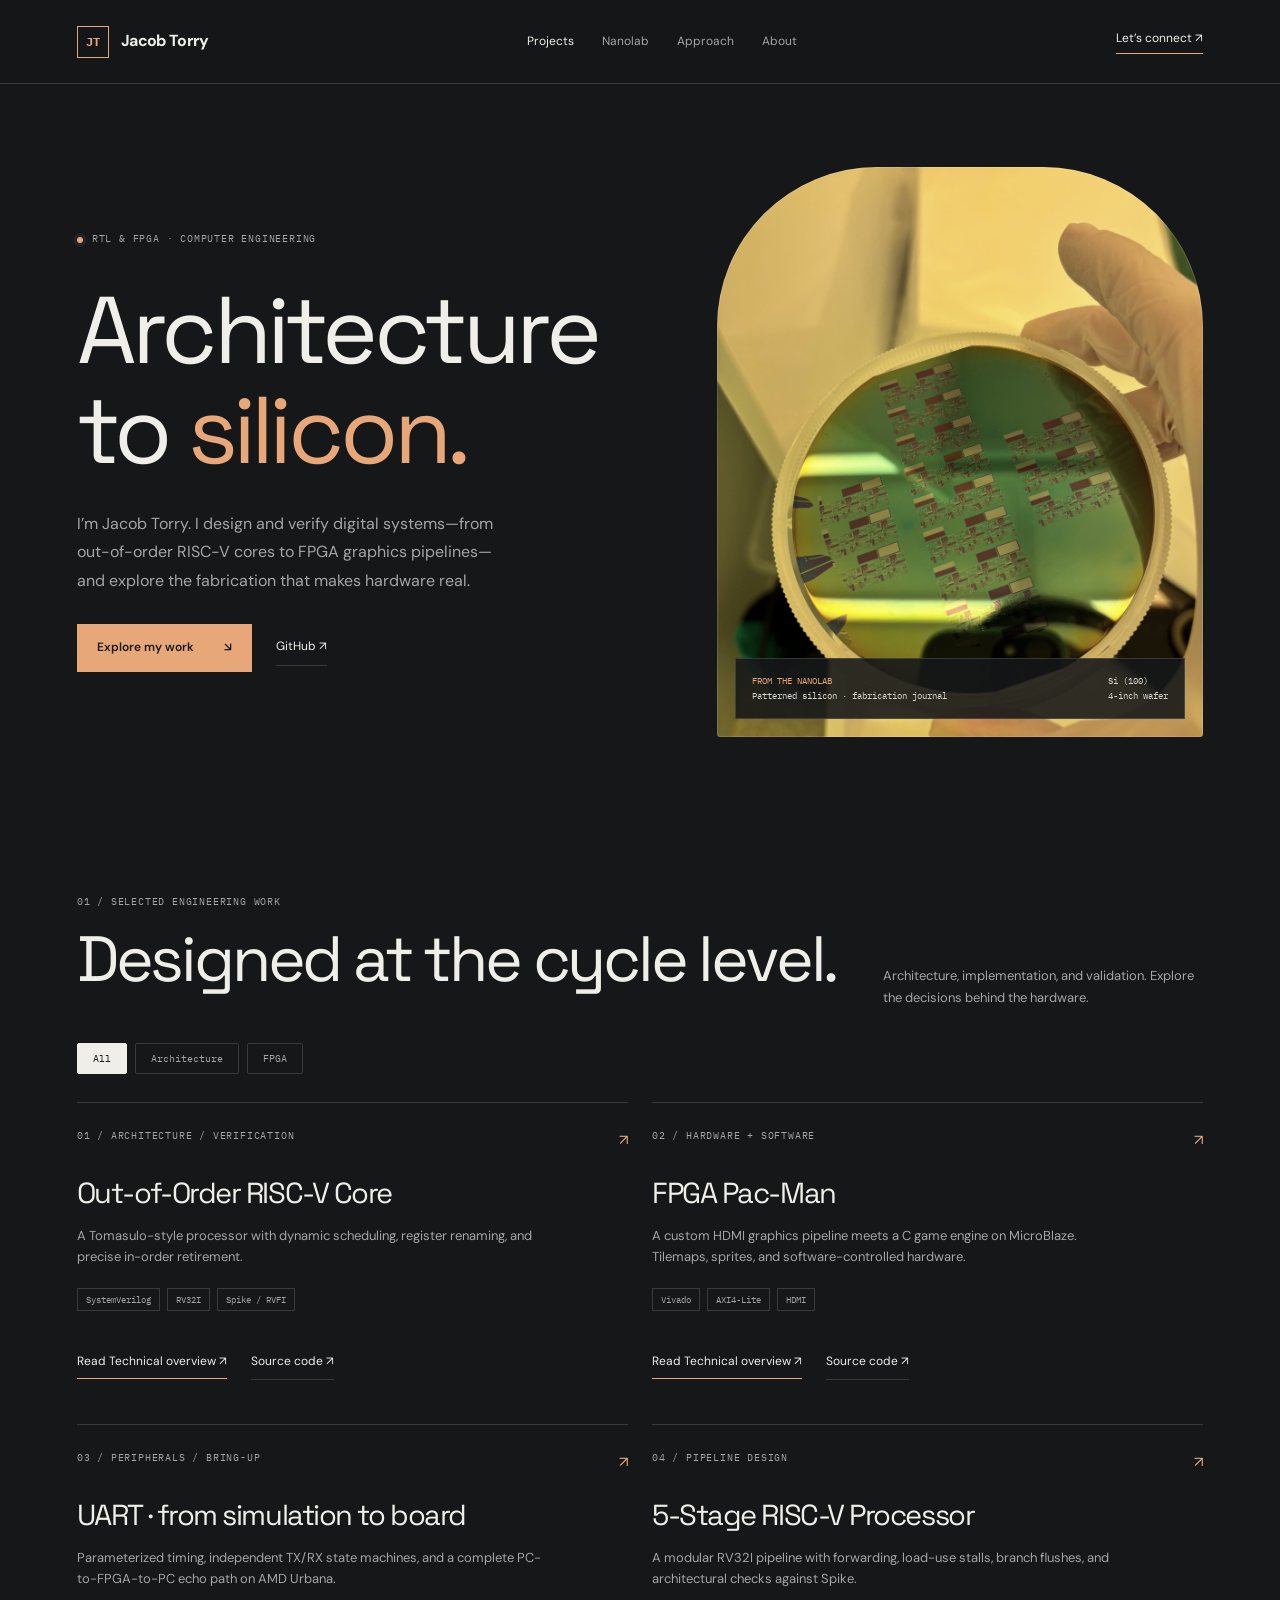
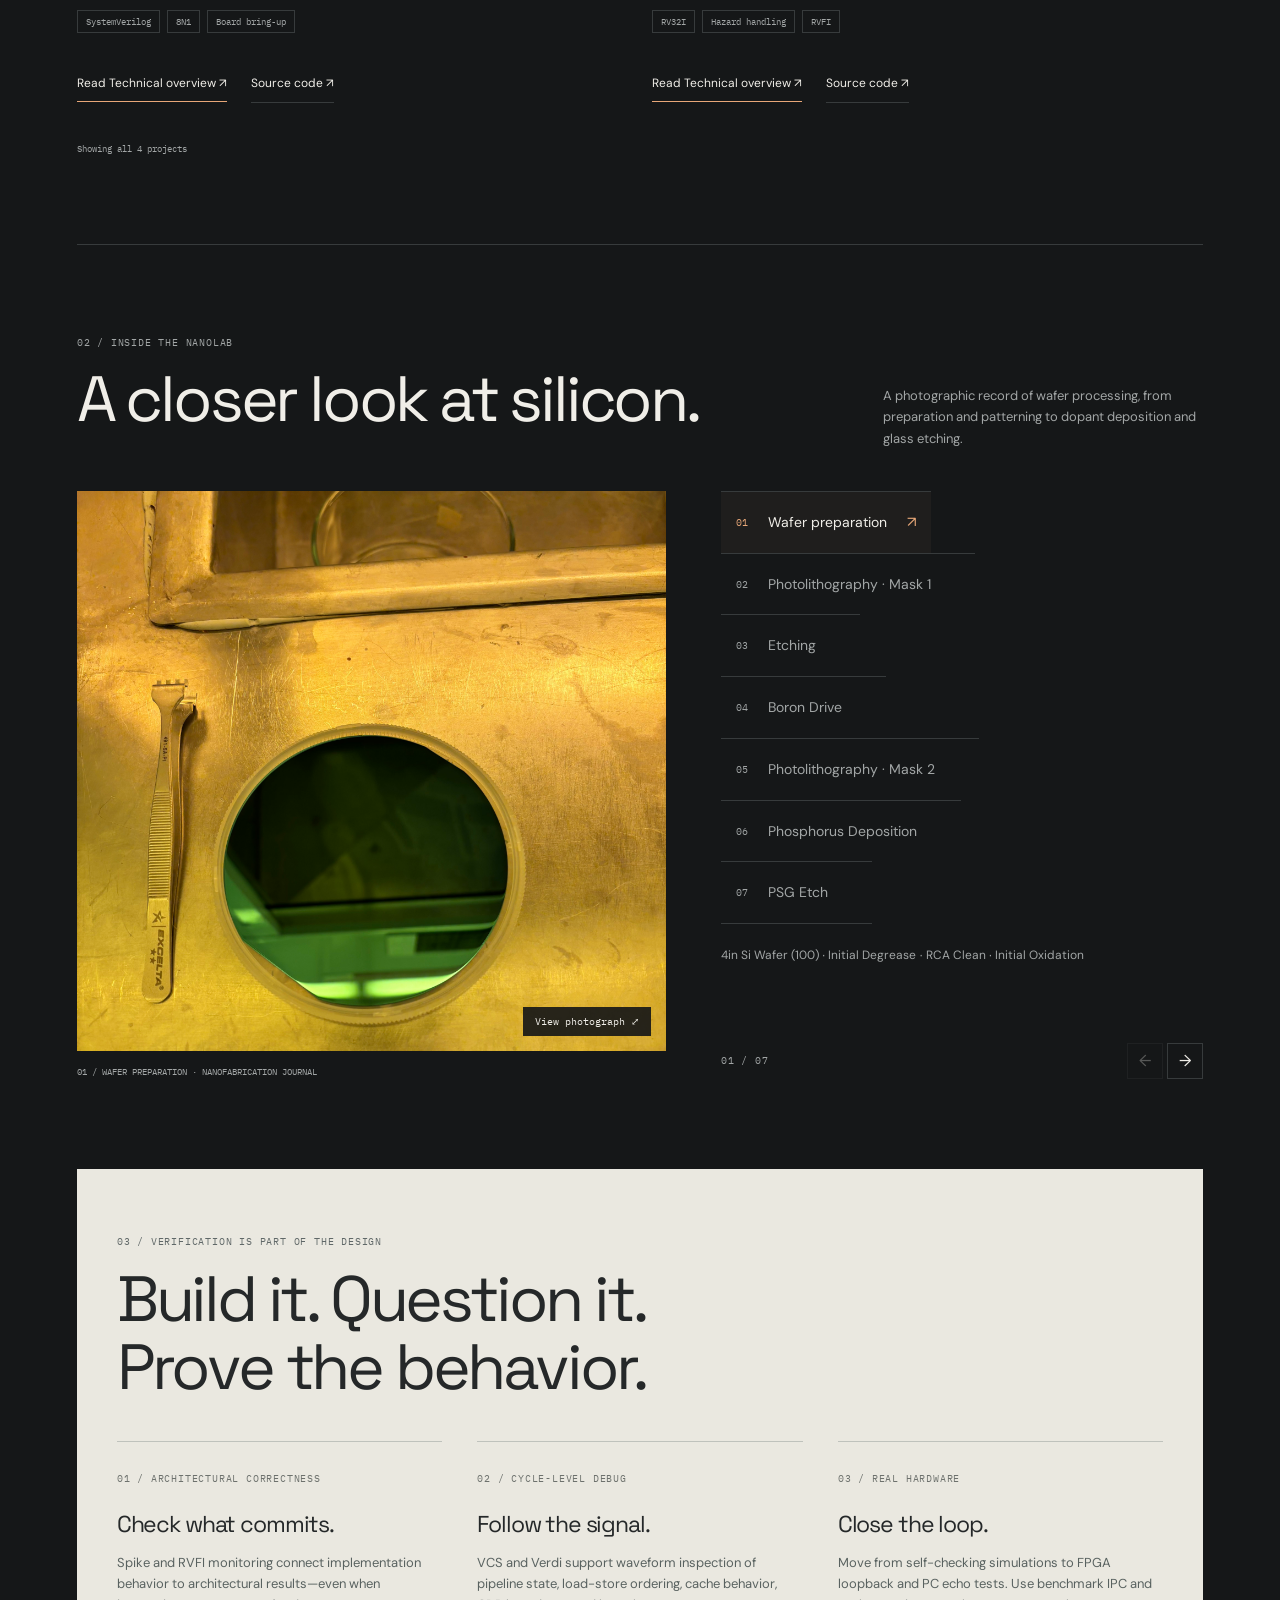
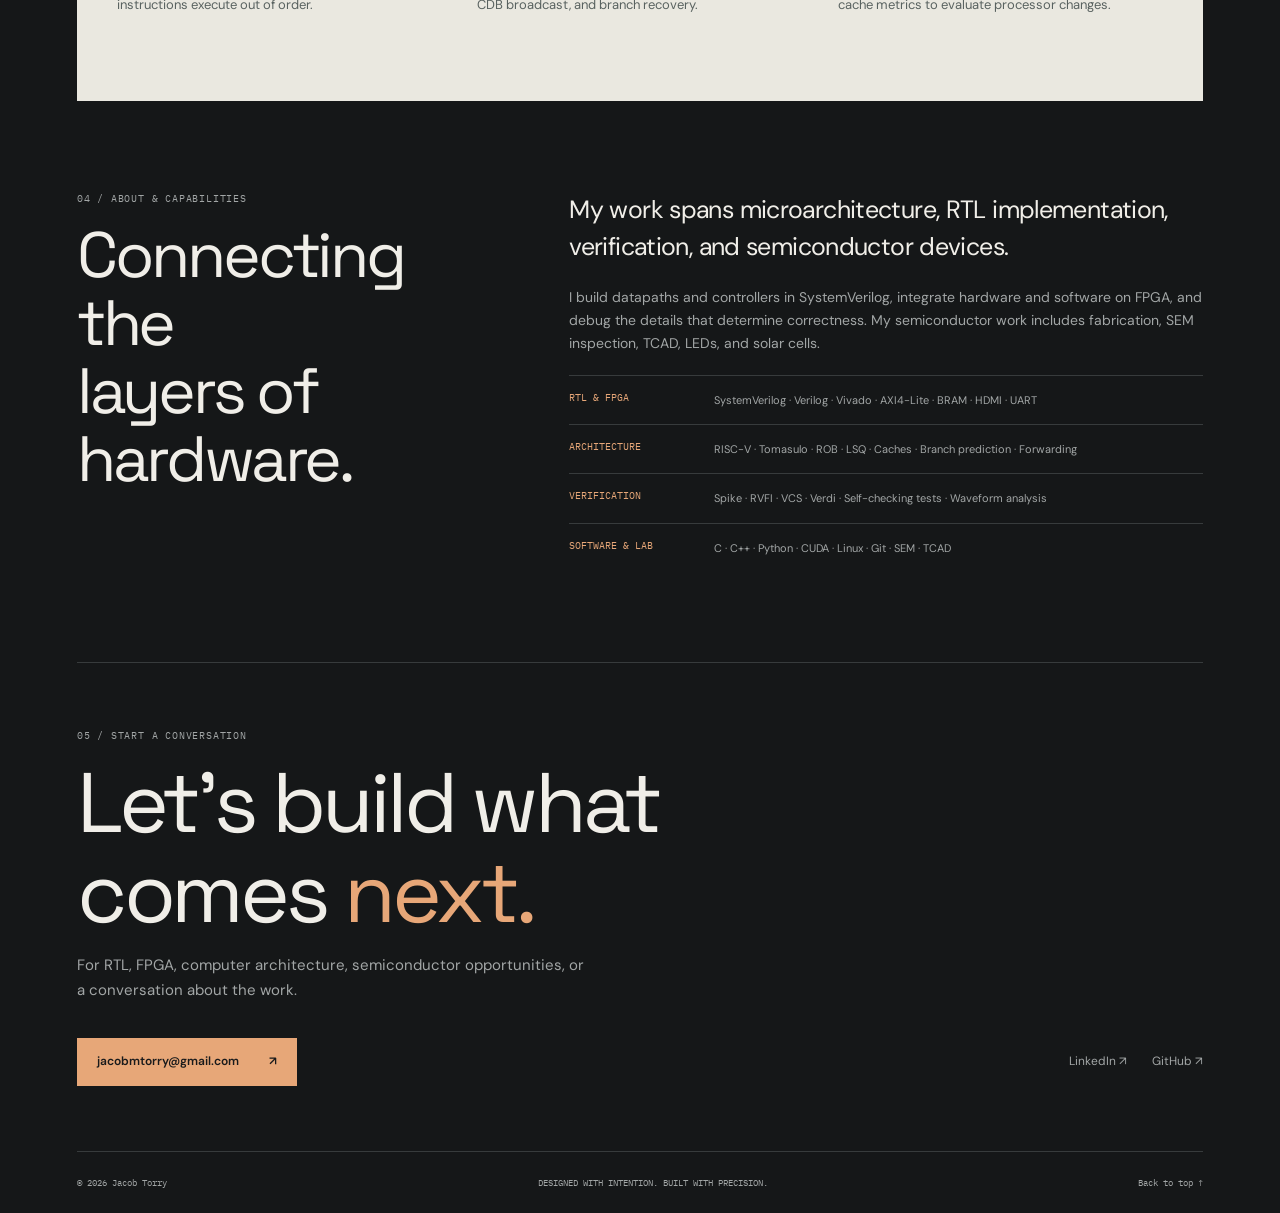
==== commit 7521f155: "New Website" ====
--- a/index.html
+++ b/index.html
@@ -1,32 +1,1901 @@
 <!doctype html>
-<html lang="en"><head><meta charset="utf-8"><meta name="viewport" content="width=device-width,initial-scale=1"><meta name="theme-color" content="#151718"><meta name="description" content="Jacob Torry — RTL and FPGA computer engineer. Explore RISC-V architecture, hardware verification, FPGA systems, and a nanofabrication process journal."><title>Jacob Torry — Architecture to Silicon</title><style>
-@import url('https://fonts.googleapis.com/css2?family=DM+Sans:wght@400;500;600;700&family=IBM+Plex+Mono:wght@400;500&family=Space+Grotesk:wght@400;500;600&display=swap');
-:root{--bg:#151718;--surface:#1c1f20;--ink:#f0eee8;--muted:#a2a6a6;--line:#373b3c;--accent:#e7a778;--mono:'IBM Plex Mono',monospace}*{box-sizing:border-box}html{scroll-behavior:smooth;scroll-padding-top:95px}body{margin:0;background:var(--bg);color:var(--ink);font:15px/1.65 'DM Sans',sans-serif}button,input{font:inherit}button,a{-webkit-tap-highlight-color:transparent}button{cursor:pointer}a{color:inherit;text-decoration:none}button{color:inherit}::selection{background:var(--accent);color:var(--bg)}:focus-visible{outline:2px solid var(--accent);outline-offset:5px}.wrap{max-width:1440px;margin:auto;padding:0 6%}.mono,.eyebrow{font-family:var(--mono);font-size:10px;letter-spacing:.08em}.eyebrow{text-transform:uppercase;color:var(--muted)}.accent{color:var(--accent)}h1,h2,h3{font-family:'Space Grotesk',sans-serif;font-weight:400;letter-spacing:-.05em;line-height:1.06}h2{font-size:clamp(38px,5vw,66px);margin:15px 0}h3{font-size:27px}p{margin:0 0 20px}header{position:sticky;top:0;z-index:30;background:#151718ed;border-bottom:1px solid var(--line);backdrop-filter:blur(15px)}nav{height:83px;display:flex;align-items:center;justify-content:space-between;gap:25px}.brand{font-size:16px;font-weight:700;letter-spacing:-.04em;display:flex;align-items:center;gap:12px}.brand-mark{border:1px solid var(--accent);color:var(--accent);font-family:var(--mono);font-size:12px;display:grid;place-items:center;width:32px;height:32px}.navlinks{display:flex;gap:28px;font-size:12px}.navlinks a{color:var(--muted)}.navlinks a:hover,.navlinks a.active{color:var(--ink)}.nav-contact{border-bottom:1px solid var(--accent);padding-bottom:4px;font-size:12px}.hero{display:grid;grid-template-columns:1.1fr .9fr;min-height:720px;gap:45px;padding:60px 0 45px;align-items:center}.availability{display:flex;align-items:center;gap:9px}.availability:before{content:'';width:6px;height:6px;background:var(--accent);border-radius:50%;box-shadow:0 0 0 4px #e7a77812}h1{font-size:clamp(65px,7.4vw,108px);margin:33px 0 28px}h1 span{color:var(--accent)}.hero-copy{font-size:16px;color:var(--muted);max-width:440px;line-height:1.8}.actions{display:flex;align-items:center;gap:24px;flex-wrap:wrap;margin-top:28px}.button{display:inline-flex;align-items:center;justify-content:space-between;gap:30px;background:var(--accent);color:#191a1b;border:1px solid var(--accent);padding:13px 19px;font-size:12px;font-weight:600;transition:background .2s,transform .2s}.button:hover{background:#f4c29c;transform:translateY(-2px)}.text-link{font-size:12px;border-bottom:1px solid var(--line);padding:8px 0}.hero-visual{margin:0;position:relative;height:570px}.hero-visual img{width:100%;height:100%;object-fit:cover;object-position:50% 62%;border-radius:160px 160px 3px 3px;filter:saturate(.72)}.hero-visual:after{content:'';position:absolute;inset:0;border:1px solid #ffffff20;border-radius:160px 160px 3px 3px;pointer-events:none}.photo-label{position:absolute;bottom:18px;left:18px;right:18px;background:#151718df;border:1px solid #ffffff24;padding:14px 16px;display:flex;justify-content:space-between;gap:20px;font:9px/1.7 var(--mono);color:#d7d6cd}.photo-label strong{display:block;color:var(--accent);font-weight:400}.hero-foot{margin-top:45px;color:var(--muted);font:9px var(--mono);display:flex;gap:25px}.scope{display:grid;grid-template-columns:repeat(3,1fr);border-top:1px solid var(--line);border-bottom:1px solid var(--line);padding:25px 0;gap:30px}.scope div{display:flex;gap:17px;align-items:baseline}.scope b{font-size:12px;font-weight:500}.scope span{font:9px var(--mono);color:var(--muted)}section{padding:90px 0}.section-head{display:flex;justify-content:space-between;align-items:end;gap:30px;margin-bottom:35px}.section-head p{color:var(--muted);font-size:13px;max-width:320px;margin:0}.filters{display:flex;gap:8px;flex-wrap:wrap;margin:28px 0}.filter{padding:8px 15px;background:transparent;border:1px solid var(--line);font:10px var(--mono);border-radius:2px;color:var(--muted)}.filter[aria-pressed=true]{background:var(--ink);color:var(--bg);border-color:var(--ink)}.featured{display:grid;grid-template-columns:1fr 1.05fr;border:1px solid var(--line);background:var(--surface);margin-bottom:24px}.featured-content{padding:38px}.featured h3{font-size:45px;margin:26px 0 20px}.featured p{color:var(--muted);max-width:400px;font-size:14px}.tags{display:flex;gap:7px;flex-wrap:wrap;margin:23px 0}.tags span{font:9px var(--mono);border:1px solid var(--line);padding:5px 8px;color:var(--muted)}.outline{background:transparent;color:var(--ink);border-color:var(--line)}.outline:hover{background:#38322b}.architecture{padding:35px;background:radial-gradient(ellipse at 50% 50%,#e7a77808,transparent 70%),repeating-linear-gradient(0deg,transparent,transparent 23px,#ffffff03 24px),repeating-linear-gradient(90deg,transparent,transparent 23px,#ffffff03 24px);display:flex;flex-direction:column;justify-content:center;border-left:1px solid var(--line)}.architecture .eyebrow{margin-bottom:27px}.arch-row{display:flex;align-items:center;justify-content:center;gap:7px}.block{padding:14px 7px;background:#25292a;border:1px solid #555b5c;font:9px var(--mono);text-align:center;flex:1}.block.copper{border-color:#ad805f;color:var(--accent);background:#2e2822}.connector{text-align:center;color:var(--accent);font:18px var(--mono);padding:5px}.bus{border:1px dashed #ad805f;text-align:center;font:9px var(--mono);color:var(--accent);padding:10px;margin:9px 0}.arch-caption{font:9px/1.7 var(--mono);color:var(--muted);margin-top:24px}.project-grid{display:grid;grid-template-columns:1fr 1fr;gap:24px}.project-card{border-top:1px solid var(--line);padding:25px 0 20px;display:flex;flex-direction:column}.project-card h3{margin:25px 0 16px;font-size:29px}.project-card p{color:var(--muted);font-size:13px;max-width:480px}.project-card .card-top{display:flex;justify-content:space-between}.project-card .actions{margin-top:auto;padding-top:10px}.project-card .tags{margin-top:0}.case-button{background:none;color:var(--ink);border:0;border-bottom:1px solid var(--accent);padding:7px 0;font-size:12px}.project-card[hidden],.featured[hidden]{display:none}.result-count{font:9px var(--mono);color:var(--muted);margin-top:20px}.lab{border-top:1px solid var(--line)}.lab-layout{display:grid;grid-template-columns:1.1fr .9fr;gap:55px;margin-top:42px}.lab-photo{margin:0;position:relative;min-width:0}.lab-photo-button{padding:0;display:block;border:0;background:#222;width:100%;position:relative}.lab-photo img{width:100%;height:560px;object-fit:cover;display:block}.expand-label{position:absolute;right:15px;bottom:15px;background:#151718e8;padding:8px 12px;font:10px var(--mono)}figcaption{font:9px/1.7 var(--mono);color:var(--muted);margin-top:13px}.lab-stages{display:flex;flex-direction:column}.stage{display:flex;align-items:center;gap:20px;padding:18px 15px;border:0;border-top:1px solid var(--line);text-align:left;background:none;color:var(--muted)}.stage:last-of-type{border-bottom:1px solid var(--line)}.stage .number{font:10px var(--mono);color:var(--muted)}.stage .name{flex:1;font-size:14px}.stage .stage-arrow{opacity:0}.stage[aria-pressed=true]{background:#e7a7780c;color:var(--ink)}.stage[aria-pressed=true] .number,.stage[aria-pressed=true] .stage-arrow{color:var(--accent);opacity:1}.stage-description{margin-top:22px;color:var(--muted);font-size:12px;min-height:60px}.stage-controls{display:flex;justify-content:space-between;gap:15px;align-items:center;margin-top:auto}.square{background:none;border:1px solid var(--line);width:36px;height:36px;font-size:16px}.square:disabled{opacity:.3;cursor:default}.stage-controls .mono{color:var(--muted)}.verification{background:#eae8e0;color:#252829;padding:65px 40px}.verification .eyebrow{color:#606868}.verify-grid{display:grid;grid-template-columns:repeat(3,1fr);gap:35px;margin-top:40px}.verify-item{border-top:1px solid #bfc2bc;padding-top:23px}.verify-item h3{font-size:23px;margin:22px 0 15px}.verify-item p{font-size:13px;color:#596260}.verify-item .mono{color:#6d716d}.about{display:grid;grid-template-columns:.8fr 1.2fr;gap:70px}.about .lede{font-size:25px;line-height:1.5;letter-spacing:-.025em;color:var(--ink)}.about p{font-size:14px;color:var(--muted)}.skill-row{display:grid;grid-template-columns:130px 1fr;gap:15px;border-top:1px solid var(--line);padding:15px 0;font-size:11px}.skill-row span{color:var(--muted)}.skill-row b{font:10px var(--mono);color:var(--accent);font-weight:400}.contact{padding:65px 0;border-top:1px solid var(--line)}.contact h2{font-size:clamp(45px,6.6vw,88px);max-width:850px}.contact-bottom{display:flex;justify-content:space-between;align-items:center;gap:25px;margin-top:35px}.socials{display:flex;gap:25px}.socials a{font-size:12px;color:var(--muted)}footer{border-top:1px solid var(--line);display:flex;justify-content:space-between;gap:20px;padding:25px 0;font:9px var(--mono);color:var(--muted)}.skip{position:fixed;top:-70px;left:12px;background:var(--accent);color:var(--bg);padding:10px;z-index:100}.skip:focus{top:12px}dialog{width:min(780px,calc(100% - 32px));max-height:88vh;overflow:auto;border:1px solid #525656;background:var(--bg);color:var(--ink);padding:34px}dialog::backdrop{background:#080b0dd9;backdrop-filter:blur(8px)}.dialog-head{display:flex;justify-content:space-between;gap:20px;align-items:center}dialog h2{font-size:37px;margin:28px 0}dialog h3{font-size:21px;margin-top:30px}dialog p,dialog li{font-size:14px;color:var(--muted)}dialog .btn{display:inline-block;background:var(--accent);color:var(--bg);padding:10px 15px;font-size:12px;margin:10px 10px 0 0}#photo-dialog{width:min(1050px,calc(100% - 24px));padding:18px}#full-photo{display:block;max-width:100%;max-height:68vh;object-fit:contain;margin:18px auto 10px}.dialog-head .eyebrow{max-width:80%}.nojs{padding:20px;border:1px solid var(--line);color:var(--muted)}.progress{height:2px;background:var(--accent);position:fixed;top:0;left:0;z-index:50;width:0;pointer-events:none}
-@media(min-width:1500px){.hero{min-height:780px}.hero-visual{height:630px}}@media(max-width:1000px){.wrap{padding:0 5%}.hero{gap:25px;min-height:650px}.hero-visual{height:500px}h1{font-size:75px}.hero-foot{gap:12px}.navlinks{gap:18px}.scope div{flex-direction:column;gap:5px}.featured-content{padding:28px}.featured h3{font-size:37px}.architecture{padding:22px}.lab-layout{gap:30px}.lab-photo img{height:510px}.about{gap:40px}.verify-grid{gap:22px}.verification{padding:45px 28px}}@media(max-width:720px){nav{height:70px}.navlinks{gap:17px}.navlinks a:nth-child(3){display:none}.nav-contact{display:none}.brand{font-size:14px;gap:8px}.hero{grid-template-columns:1fr;padding-top:38px;gap:40px}.hero-visual{height:440px}.hero-visual img,.hero-visual:after{border-radius:110px 110px 2px 2px}.hero-foot{margin-top:25px}h1{font-size:clamp(62px,12vw,87px);margin-top:25px}.hero-copy{max-width:520px}.scope{gap:15px}.scope b{font-size:11px}.scope span{font-size:8px}section{padding:60px 0}.section-head{align-items:start;flex-direction:column;gap:15px}.featured{grid-template-columns:1fr}.architecture{border-left:0;border-top:1px solid var(--line);padding:30px}.project-grid{grid-template-columns:1fr}.project-card h3{font-size:30px}.lab-layout{grid-template-columns:1fr;gap:25px}.lab-photo img{height:430px}.stage{padding:14px 10px}.verify-grid{grid-template-columns:1fr;gap:18px}.verify-item h3{margin-top:15px}.about{grid-template-columns:1fr;gap:25px}.contact-bottom{align-items:start;flex-direction:column}.contact-bottom .button{gap:18px;font-size:11px}footer{font-size:8px}.skill-row{grid-template-columns:110px 1fr}dialog{padding:23px}.featured h3{font-size:39px}.verification h2{font-size:39px}}@media(prefers-reduced-motion:reduce){html{scroll-behavior:auto}*{transition:none!important;animation:none!important}}@media print{header,.filters,.actions,.stage-controls,.progress,dialog{display:none!important}body{background:white;color:black}.wrap{padding:0}.hero{min-height:0}section{padding:25px 0}.hero-visual{height:300px}.hero-copy,p{color:#444!important}.featured,.project-card{break-inside:avoid}}
-</style></head><body><a class="skip" href="#main">Skip to content</a><div class="progress" aria-hidden="true"></div><header><nav class="wrap" aria-label="Main navigation"><a class="brand" href="#main"><span class="brand-mark">JT</span>Jacob Torry</a><div class="navlinks"><a href="#projects">Projects</a><a href="#nanolab">Nanolab</a><a href="#approach">Approach</a><a href="#about">About</a></div><a class="nav-contact" href="mailto:jacobmtorry@gmail.com">Let’s connect ↗</a></nav></header><main id="main" class="wrap"><div class="hero"><div><div class="eyebrow availability">RTL & FPGA · Computer engineering</div><h1>Architecture<br>to <span>silicon.</span></h1><p class="hero-copy">I’m Jacob Torry. I design and verify digital systems—from out-of-order RISC-V cores to FPGA graphics pipelines—and explore the fabrication that makes hardware real.</p><div class="actions"><a class="button" href="#projects">Explore my work <span>↘</span></a><a class="text-link" href="https://github.com/jacobmtorry" target="_blank" rel="noreferrer">GitHub ↗</a></div><div class="hero-foot"><span>01 / DESIGN</span><span>02 / VERIFY</span><span>03 / BUILD</span></div></div><figure class="hero-visual"><img src="images/IMG_7438.jpg" alt="Patterned silicon wafer held in a carrier under yellow nanolab lighting" fetchpriority="high"><figcaption class="photo-label"><span><strong>FROM THE NANOLAB</strong>Patterned silicon · fabrication journal</span><span>Si (100)<br>4-inch wafer</span></figcaption></figure></div><div class="scope"><div><span>01</span><b>Computer architecture</b><span>RISC-V / MICROARCHITECTURE</span></div><div><span>02</span><b>Digital systems</b><span>RTL / FPGA / VERIFICATION</span></div><div><span>03</span><b>Semiconductor devices</b><span>FABRICATION / SEM / TCAD</span></div></div>
-<section id="projects"><div class="section-head"><div><div class="eyebrow">01 / Selected engineering work</div><h2>Designed at the cycle level.</h2></div><p>Architecture, implementation, and validation. Explore the decisions behind the hardware.</p></div><div class="filters" role="group" aria-label="Filter projects"><button class="filter" data-filter="All" aria-pressed="true">All</button><button class="filter" data-filter="Architecture" aria-pressed="false">Architecture</button><button class="filter" data-filter="FPGA" aria-pressed="false">FPGA</button><button class="filter" data-filter="Software" aria-pressed="false">Software</button></div><article class="featured" data-category="Architecture"><div class="featured-content"><div class="eyebrow accent">01 / Architecture + verification</div><h3>Out-of-order.<br>In complete control.</h3><p>A Tomasulo-style processor with dynamic scheduling, register renaming, and precise in-order retirement.</p><div class="tags"><span>SystemVerilog</span><span>RV32I</span><span>Spike / RVFI</span></div><button class="button outline" data-project="p1">Explore the architecture <span>↗</span></button></div><div class="architecture" role="img" aria-label="Conceptual processor diagram: fetch and rename dispatch to reservation stations and a load-store queue; execution results broadcast on the common data bus, with reorder buffer retirement."><div class="eyebrow">RV32I / Conceptual dataflow</div><div class="arch-row"><div class="block">FETCH</div><span class="accent">→</span><div class="block">RENAME</div><span class="accent">→</span><div class="block copper">DISPATCH</div></div><div class="connector">↓</div><div class="arch-row"><div class="block">RESERVATION STATIONS</div><div class="block">LOAD / STORE QUEUE</div></div><div class="connector">↓</div><div class="arch-row"><div class="block copper">ALU</div><div class="block copper">MUL / DIV</div><div class="block copper">MEMORY</div></div><div class="bus">COMMON DATA BUS / WAKEUP + RESULTS</div><div class="arch-row"><div class="block">REORDER BUFFER</div><span class="accent">→</span><div class="block copper">COMMIT</div></div><div class="arch-caption">Execute when ready. Retire in order.<br>Architectural correctness checked with Spike + RVFI.</div></div></article><div class="project-grid"><article class="project-card" data-category="FPGA"><div class="card-top"><span class="eyebrow">02 / HARDWARE + SOFTWARE</span><span class="accent">↗</span></div><h3>FPGA Pac-Man</h3><p>A custom HDMI graphics pipeline meets a C game engine on MicroBlaze. Tilemaps, sprites, and software-controlled hardware.</p><div class="tags"><span>Vivado</span><span>AXI4-Lite</span><span>HDMI</span></div><div class="actions"><button class="case-button" data-project="p2">Read case study ↗</button><a class="text-link" href="https://github.com/jacobmtorry/Pacman" target="_blank" rel="noreferrer">Source code ↗</a></div></article><article class="project-card" data-category="FPGA"><div class="card-top"><span class="eyebrow">03 / PERIPHERALS / BRING-UP</span><span class="accent">↗</span></div><h3>UART · from simulation to board</h3><p>Parameterized timing, independent TX/RX state machines, and a complete PC-to-FPGA-to-PC echo path on AMD Urbana.</p><div class="tags"><span>SystemVerilog</span><span>8N1</span><span>Board bring-up</span></div><div class="actions"><button class="case-button" data-project="p5">Read case study ↗</button><a class="text-link" href="https://github.com/jacobmtorry/UART" target="_blank" rel="noreferrer">Source code ↗</a></div></article><article class="project-card" data-category="Architecture"><div class="card-top"><span class="eyebrow">04 / PIPELINE DESIGN</span><span class="accent">↗</span></div><h3>5-Stage RISC-V Processor</h3><p>A modular RV32I pipeline with forwarding, load-use stalls, branch flushes, and architectural checks against Spike.</p><div class="tags"><span>RV32I</span><span>Hazard handling</span><span>RVFI</span></div><div class="actions"><button class="case-button" data-project="p4">Read case study ↗</button><a class="text-link" href="https://github.com/jacobmtorry/ECE411/tree/main/mp_pipeline" target="_blank" rel="noreferrer">Source code ↗</a></div></article><article class="project-card" data-category="Software"><div class="card-top"><span class="eyebrow">05 / SOFTWARE / PRODUCT</span><span class="accent">↗</span></div><h3>College Dashboard</h3><p>A React and Electron desktop application bringing academic tasks, deadlines, and schedules into a single workspace.</p><div class="tags"><span>React</span><span>Electron</span><span>JavaScript</span></div><div class="actions"><button class="case-button" data-project="p3">Read case study ↗</button><a class="text-link" href="https://github.com/jacobmtorry/collegeDashboard" target="_blank" rel="noreferrer">Source code ↗</a></div></article></div><div class="result-count" id="result-count" role="status">Showing all 5 projects</div></section>
-<section id="nanolab" class="lab"><div class="section-head"><div><div class="eyebrow">02 / Inside the nanolab</div><h2>A closer look at silicon.</h2></div><p>A photographic record of wafer processing, from preparation and patterning to dopant deposition and glass etching.</p></div><div class="lab-layout"><figure class="lab-photo"><button class="lab-photo-button" id="expand-photo" aria-label="Enlarge selected nanofabrication photograph"><img id="stage-photo" src="images/IMG_7407.jpg" alt="Silicon wafer during the wafer preparation stage" loading="lazy"><span class="expand-label">View photograph ⤢</span></button><figcaption id="photo-caption">01 / WAFER PREPARATION · NANOFABRICATION JOURNAL</figcaption></figure><div class="lab-stages"><div role="group" aria-label="Select a fabrication stage"><button class="stage" data-stage="0" aria-pressed="true" aria-controls="stage-photo stage-description"><span class="number">01</span><span class="name">Wafer preparation</span><span class="stage-arrow" aria-hidden="true">↗</span></button><button class="stage" data-stage="1" aria-pressed="false" aria-controls="stage-photo stage-description"><span class="number">02</span><span class="name">Photolithography · Mask 1</span><span class="stage-arrow" aria-hidden="true">↗</span></button><button class="stage" data-stage="2" aria-pressed="false" aria-controls="stage-photo stage-description"><span class="number">03</span><span class="name">Etching</span><span class="stage-arrow" aria-hidden="true">↗</span></button><button class="stage" data-stage="3" aria-pressed="false" aria-controls="stage-photo stage-description"><span class="number">04</span><span class="name">Boron Drive</span><span class="stage-arrow" aria-hidden="true">↗</span></button><button class="stage" data-stage="4" aria-pressed="false" aria-controls="stage-photo stage-description"><span class="number">05</span><span class="name">Photolithography · Mask 2</span><span class="stage-arrow" aria-hidden="true">↗</span></button><button class="stage" data-stage="5" aria-pressed="false" aria-controls="stage-photo stage-description"><span class="number">06</span><span class="name">Phosphorus Deposition</span><span class="stage-arrow" aria-hidden="true">↗</span></button><button class="stage" data-stage="6" aria-pressed="false" aria-controls="stage-photo stage-description"><span class="number">07</span><span class="name">PSG Etch</span><span class="stage-arrow" aria-hidden="true">↗</span></button></div><p class="stage-description" id="stage-description" aria-live="polite">4in Si Wafer (100) ∙ Initial Degrease ∙ RCA Clean ∙ Initial Oxidation</p><div class="stage-controls"><span class="mono" id="stage-count">01 / 07</span><div><button class="square" id="previous-stage" aria-label="Previous fabrication stage" disabled>←</button> <button class="square" id="next-stage" aria-label="Next fabrication stage">→</button></div></div></div></div></section>
-<section id="approach" class="verification"><div class="eyebrow">03 / Verification is part of the design</div><h2>Build it. Question it.<br>Prove the behavior.</h2><div class="verify-grid"><div class="verify-item"><span class="mono">01 / ARCHITECTURAL CORRECTNESS</span><h3>Check what commits.</h3><p>Spike and RVFI monitoring connect implementation behavior to architectural results—even when instructions execute out of order.</p></div><div class="verify-item"><span class="mono">02 / CYCLE-LEVEL DEBUG</span><h3>Follow the signal.</h3><p>VCS and Verdi support waveform inspection of pipeline state, load-store ordering, cache behavior, CDB broadcast, and branch recovery.</p></div><div class="verify-item"><span class="mono">03 / REAL HARDWARE</span><h3>Close the loop.</h3><p>Move from self-checking simulations to FPGA loopback and PC echo tests. Use benchmark IPC and cache metrics to evaluate processor changes.</p></div></div></section>
-<section id="about" class="about"><div><div class="eyebrow">04 / About & capabilities</div><h2>Connecting the<br>layers of hardware.</h2></div><div><p class="lede">My work spans microarchitecture, RTL implementation, verification, and semiconductor devices.</p><p>I build datapaths and controllers in SystemVerilog, integrate hardware and software on FPGA, and debug the details that determine correctness. My semiconductor work includes fabrication, SEM inspection, TCAD, LEDs, and solar cells.</p><div class="skill-row"><b>RTL & FPGA</b><span>SystemVerilog · Verilog · Vivado · AXI4-Lite · BRAM · HDMI · UART</span></div><div class="skill-row"><b>ARCHITECTURE</b><span>RISC-V · Tomasulo · ROB · LSQ · Caches · Branch prediction · Forwarding</span></div><div class="skill-row"><b>VERIFICATION</b><span>Spike · RVFI · VCS · Verdi · Self-checking tests · Waveform analysis</span></div><div class="skill-row"><b>SOFTWARE & LAB</b><span>C · C++ · Python · CUDA · Linux · Git · SEM · TCAD</span></div></div></section>
-<section id="contact" class="contact"><div class="eyebrow">05 / Start a conversation</div><h2>Let’s build what<br>comes <span class="accent">next.</span></h2><p style="color:var(--muted);max-width:510px">For RTL, FPGA, computer architecture, semiconductor opportunities, or a conversation about the work.</p><div class="contact-bottom"><a class="button" href="mailto:jacobmtorry@gmail.com">jacobmtorry@gmail.com <span>↗</span></a><div class="socials"><a href="https://www.linkedin.com/in/jacobtorry/" target="_blank" rel="noreferrer">LinkedIn ↗</a><a href="https://github.com/jacobmtorry" target="_blank" rel="noreferrer">GitHub ↗</a></div></div></section><noscript><p class="nojs">Project sources are linked above. Enable JavaScript for case studies, project filtering, and the fabrication photo journal.</p></noscript><footer><span>© <span id="year">2026</span> Jacob Torry</span><span>DESIGNED WITH INTENTION. BUILT WITH PRECISION.</span><a href="#main">Back to top ↑</a></footer></main>
-<dialog id="case-dialog" aria-labelledby="case-title"><div class="dialog-head"><span class="eyebrow">Engineering project / Technical overview</span><button class="square" data-close aria-label="Close case study">×</button></div><h2 id="case-title"></h2><div id="case-content"></div></dialog><dialog id="photo-dialog" aria-labelledby="full-caption"><div class="dialog-head"><span class="eyebrow" id="full-caption"></span><button class="square" data-close aria-label="Close photograph">×</button></div><img id="full-photo" alt=""><div class="stage-controls"><button class="square" id="photo-previous" aria-label="Previous photograph">←</button><span class="mono">Original nanofabrication photography</span><button class="square" id="photo-next" aria-label="Next photograph">→</button></div></dialog>
-<script>
-const projects=[{"key":"p1","n":"01","category":"Architecture","title":"Out-of-order.\u003cbr>In complete control.","name":"Out-of-Order RISC-V Core","desc":"A Tomasulo-style processor with dynamic scheduling, register renaming, and precise in-order retirement.","tags":["SystemVerilog","RV32I","Spike / RVFI"],"meta":"ARCHITECTURE / VERIFICATION","repo":"https://github.com/jacobmtorry/ECE411/tree/main/mp_ooo"},{"key":"p2","n":"02","category":"FPGA","name":"FPGA Pac-Man","desc":"A custom HDMI graphics pipeline meets a C game engine on MicroBlaze. Tilemaps, sprites, and software-controlled hardware.","tags":["Vivado","AXI4-Lite","HDMI"],"meta":"HARDWARE + SOFTWARE","repo":"https://github.com/jacobmtorry/Pacman"},{"key":"p5","n":"03","category":"FPGA","name":"UART · from simulation to board","desc":"Parameterized timing, independent TX/RX state machines, and a complete PC-to-FPGA-to-PC echo path on AMD Urbana.","tags":["SystemVerilog","8N1","Board bring-up"],"meta":"PERIPHERALS / BRING-UP","repo":"https://github.com/jacobmtorry/UART"},{"key":"p4","n":"04","category":"Architecture","name":"5-Stage RISC-V Processor","desc":"A modular RV32I pipeline with forwarding, load-use stalls, branch flushes, and architectural checks against Spike.","tags":["RV32I","Hazard handling","RVFI"],"meta":"PIPELINE DESIGN","repo":"https://github.com/jacobmtorry/ECE411/tree/main/mp_pipeline"},{"key":"p3","n":"05","category":"Software","name":"College Dashboard","desc":"A React and Electron desktop application bringing academic tasks, deadlines, and schedules into a single workspace.","tags":["React","Electron","JavaScript"],"meta":"SOFTWARE / PRODUCT","repo":"https://github.com/jacobmtorry/collegeDashboard"}];
-const details={"p1":"\n        \u003ch3>Overview\u003c/h3>\n        \u003cp class=\"desc\">\n            Designed and implemented a Tomasulo-style out-of-order RISC-V processor in SystemVerilog, moving beyond\n            a traditional 5-stage in-order pipeline with dynamic scheduling, register renaming, and in-order commit.\n            The design keeps independent instructions moving while long-latency cache, multiply, and divide operations\n            remain in flight.\n        \u003c/p>\n\n        \u003ch3>Core Architecture\u003c/h3>\n        \u003cp class=\"desc\">\n            The RTL includes register renaming, a circular reorder buffer (ROB), reservation stations, functional-unit issue\n            logic, and a common data bus (CDB). These structures remove WAR/WAW hazards, track RAW dependencies, and preserve\n            precise architectural state through in-order retirement.\n        \u003c/p>\n\n        \u003ch3>Memory System\u003c/h3>\n        \u003cp class=\"desc\">\n            The memory subsystem includes parameterized instruction/data caches, a memory functional unit, and a split\n            load-store queue. Stores remain ordered, while loads issue independently when safe through store masking, improving\n            throughput without violating memory correctness.\n        \u003c/p>\n\n        \u003ch3>Control Flow\u003c/h3>\n        \u003cp class=\"desc\">\n            Branching support includes a dedicated branch functional unit and global flush logic to recover from mispredictions.\n            Younger instructions following a mispredicted branch are safely evicted from all pipeline stages, restoring the\n            processor to a precise state.\n        \u003c/p>\n\n        \u003ch3>Advanced Performance Features\u003c/h3>\n        \u003cp class=\"desc\">\n            Several architectural enhancements were explored to improve performance, including a pipelined tournament branch\n            predictor combining GShare and two-level local history components, an aggressive next-line instruction prefetcher,\n            and fully parameterized instruction and data caches. These features enabled evaluation of tradeoffs between IPC,\n            latency, power, and area across multiple configurations.\n        \u003c/p>\n\n        \u003ch3>Verification & Results\u003c/h3>\n        \u003cp class=\"desc\">\n            Correctness was verified with Spike and RVFI-based monitoring so out-of-order execution could be checked against\n            in-order architectural commit. Performance was evaluated with benchmark IPC and cache metrics to measure the impact\n            of branch prediction, cache configuration, and memory-system changes.\n        \u003c/p>\n\n        \u003cp>\n            \u003ca class=\"btn\" href=\"https://github.com/jacobmtorry/ECE411/tree/main/mp_ooo\" target=\"_blank\" rel=\"noreferrer\">\n                View Repo\n            \u003c/a>\n        \u003c/p>\n    ","p2":"\n        \u003ch2>FPGA Pac-Man (HDMI)\u003c/h2>\n\n        \u003cp class=\"desc\">\n            Recreated Pac-Man on FPGA using a custom RTL HDMI graphics pipeline and a MicroBlaze-controlled\n            game engine. The system combines cycle-timed rendering hardware with C-driven control logic,\n            emphasizing memory-mapped graphics, BRAM organization, and hardware/software integration.\n        \u003c/p>\n\n        \u003ch3>Rendering & Display Pipeline\u003c/h3>\n        \u003cp class=\"desc\">\n            The RTL renderer uses a BRAM-backed tilemap for the maze and sprite overlays for Pac-Man and\n            the ghosts. A 28×36 map of 8×8 tiles reuses tile codes for walls, pellets, text, and lives,\n            with tile data expanded into pixels through a custom ROM-based graphics path.\n        \u003c/p>\n\n        \u003ch3>Sprites & Graphics Composition\u003c/h3>\n        \u003cp class=\"desc\">\n            Pac-Man and the ghosts are ROM-based sprites composed over the tile layer with priority ordering.\n            Sprite positions, orientations, and visual states are updated through AXI4-Lite registers written\n            by software, including directional Pac-Man frames and multi-bit ghost color states.\n        \u003c/p>\n\n        \u003ch3>Game Logic & Control\u003c/h3>\n        \u003cp class=\"desc\">\n            All gameplay logic runs in C on a MicroBlaze processor, including keyboard input\n            handling, movement validation, pellet collection, scoring, life tracking, and level\n            resets. Tile and sprite updates are performed through AXI reads and writes to BRAM,\n            allowing real-time modification of the maze and score display.\n        \u003c/p>\n\n        \u003ch3>Ghost Behavior\u003c/h3>\n        \u003cp class=\"desc\">\n            Each ghost is implemented using a shared data structure and state machine with unique\n            movement behavior inspired by the original game. Ghosts transition through boxed,\n            release, active, and scared states, and use a breadth-first search (BFS) algorithm to\n            compute valid paths through the maze toward dynamic target locations.\n        \u003c/p>\n\n        \u003ch3>System Integration\u003c/h3>\n        \u003cp class=\"desc\">\n            The project integrates USB keyboard input, AXI-based peripherals, BRAM-backed graphics\n            memory, and an HDMI output pipeline within a unified FPGA system. Debugging focused on\n            display timing, memory updates, sprite composition, and reliable software control of RTL\n            graphics hardware.\n        \u003c/p>\n\n        \u003cp>\n            \u003ca class=\"btn\" href=\"https://github.com/jacobmtorry/Pacman\" target=\"_blank\" rel=\"noreferrer\">\n                View Repo\n            \u003c/a>\n            \u003ca class=\"btn\" href=\"https://www.youtube.com/watch?v=ORMuu2yWL28\" target=\"_blank\" rel=\"noreferrer\">\n                View Demo\n            \u003c/a>\n        \u003c/p>\n    ","p3":"\n        \u003ch2>College Dashboard\u003c/h2>\n\n        \u003cp class=\"desc\">\n            A desktop productivity application designed to centralize academic workflows for\n            college students. The dashboard brings together tasks, deadlines, and schedules into\n            a single interface, reducing context switching between learning management systems,\n            notes, and standalone to-do apps.\n        \u003c/p>\n\n        \u003ch3>Design Goals\u003c/h3>\n        \u003cul>\n            \u003cli>Provide a single, distraction-free hub for academic organization\u003c/li>\n            \u003cli>Emphasize clarity, speed, and low cognitive overhead\u003c/li>\n            \u003cli>Build a foundation that can scale into a real, distributable product\u003c/li>\n        \u003c/ul>\n\n        \u003ch3>Implementation\u003c/h3>\n        \u003cp class=\"desc\">\n            The application is built using React for the user interface and packaged as a desktop\n            application using Electron. The architecture is designed to support incremental\n            feature expansion, including persistent storage, analytics, and future paid tiers.\n        \u003c/p>\n\n        \u003ch3>Product Direction\u003c/h3>\n        \u003cp class=\"desc\">\n            The project is being developed in phases, starting with a free core feature set and\n            expanding toward advanced organization and productivity tools. The long-term goal is\n            to create a polished, sellable application rather than a short-lived prototype.\n        \u003c/p>\n\n        \u003cp>\n            \u003ca class=\"btn\" href=\"https://github.com/jacobmtorry/collegeDashboard\" target=\"_blank\" rel=\"noreferrer\">\n                View Repo\n            \u003c/a>\n            \u003ca class=\"btn\" href=\"https://jacobmtorry.github.io/collegeDashboard/\" target=\"_blank\" rel=\"noreferrer\">\n                View Demo\n            \u003c/a>\n        \u003c/p>\n    ","p4":"\n        \u003ch3>Core Architecture\u003c/h3>\n        \u003cp class=\"desc\">\n            The processor is built around a modular pipeline with stage registers between IF/ID, ID/EX, EX/MEM, and MEM/WB.\n            The execute stage integrates ALU and comparison logic, while a centralized control structure manages instruction flow,\n            register access, and pipeline state across all stages.\n        \u003c/p>\n\n        \u003ch3>Hazard Handling\u003c/h3>\n        \u003cp class=\"desc\">\n            Data hazards are resolved using full forwarding paths from EX/MEM and MEM/WB stages back into execute, minimizing\n            unnecessary stalls. Load-use hazards are detected and handled through targeted pipeline stalling, while control hazards\n            are resolved using branch detection and pipeline flush logic to maintain correct execution.\n        \u003c/p>\n\n        \u003ch3>Memory System\u003c/h3>\n        \u003cp class=\"desc\">\n            The design uses a dual-port memory interface separating instruction and data memory, with a blocking memory model\n            controlled through handshake signals. Memory operations are coordinated across pipeline stages, ensuring correct\n            load/store behavior even under stall conditions.\n        \u003c/p>\n\n        \u003ch3>Control Flow\u003c/h3>\n        \u003cp class=\"desc\">\n            Branch instructions are resolved in the execute stage, with taken branches triggering pipeline flushes and program\n            counter redirection. This ensures incorrect speculative instructions are removed while maintaining precise control\n            flow throughout execution.\n        \u003c/p>\n\n        \u003ch3>Verification & Results\u003c/h3>\n        \u003cp class=\"desc\">\n            The processor was verified against a Spike reference model using RVFI integration, ensuring instruction-level correctness.\n            Performance was evaluated using IPC metrics under hazard-free and constrained conditions, validating correct pipeline\n            behavior and efficient hazard resolution.\n        \u003c/p>\n\n        \u003ch3>Tools & Skills\u003c/h3>\n        \u003cul>\n            \u003cli>SystemVerilog (RTL Design)\u003c/li>\n            \u003cli>RISC-V (RV32I ISA)\u003c/li>\n            \u003cli>Computer Architecture (Pipelining, Hazards, Forwarding)\u003c/li>\n            \u003cli>Hardware Verification (Spike, RVFI)\u003c/li>\n            \u003cli>Digital Design & Debugging\u003c/li>\n            \u003cli>Pipeline Control Logic (Stalls, Flush, Hazard Detection)\u003c/li>\n        \u003c/ul>\n\n        \u003cp>\n            \u003ca class=\"btn\" href=\"https://github.com/jacobmtorry/ECE411/tree/main/mp_pipeline\" target=\"_blank\" rel=\"noreferrer\">\n                View Repo\n            \u003c/a>\n        \u003c/p>\n    ","p5":"\n        \u003ch3>Overview\u003c/h3>\n        \u003cp class=\"desc\">\n            Implemented a complete UART system in SystemVerilog on the AMD Urbana FPGA board. The project was built\n            incrementally from timing generation through real serial communication with a PC terminal, using standard\n            8N1 framing with one start bit, eight data bits, no parity, and one stop bit.\n        \u003c/p>\n\n        \u003ch3>Baud-Rate Generation\u003c/h3>\n        \u003cp class=\"desc\">\n            Designed a parameterized baud generator for the 100 MHz board clock. The module counts clock cycles and\n            emits a one-cycle baud tick at the selected serial rate, including common settings such as 9600 and\n            115200 baud. Verification checked reset behavior, interval accuracy, one-cycle pulse width, and early-tick\n            prevention.\n        \u003c/p>\n\n        \u003ch3>UART Transmit & Receive\u003c/h3>\n        \u003cp class=\"desc\">\n            Built independent TX and RX modules around finite-state machines. The transmitter latches a byte, sends the\n            start bit, shifts eight data bits LSB-first, and finishes with a stop bit. The receiver detects the start\n            bit, samples near the middle of each bit period, reconstructs the byte, and pulses completion when the frame\n            is valid.\n        \u003c/p>\n\n        \u003ch3>Verification & Loopback\u003c/h3>\n        \u003cp class=\"desc\">\n            Verified the baud generator, transmitter, and receiver independently before connecting TX serial output to\n            RX serial input in simulation. The loopback testbench transmitted bytes, waited for receive completion, and\n            checked that received data matched the transmitted value.\n        \u003c/p>\n\n        \u003ch3>FPGA Bring-Up\u003c/h3>\n        \u003cp class=\"desc\">\n            Brought the design onto the Urbana FPGA board with an internal loopback test. A button-triggered transmit\n            sent a known byte, the receiver captured it, and RGB LED status indicated whether the received byte matched\n            the expected value.\n        \u003c/p>\n\n        \u003ch3>PC Echo Test\u003c/h3>\n        \u003cp class=\"desc\">\n            Completed a PC-to-FPGA-to-PC echo path where a serial terminal sends a character to the FPGA, the FPGA\n            receives the byte, and the transmitter sends the same byte back. Testing included matching-baud operation\n            and a mismatched-baud demonstration to show timing sensitivity in real serial communication.\n        \u003c/p>\n\n        \u003ch3>Tools & Skills\u003c/h3>\n        \u003cul>\n            \u003cli>SystemVerilog RTL design\u003c/li>\n            \u003cli>UART 8N1 serial protocol\u003c/li>\n            \u003cli>Finite-state machine design\u003c/li>\n            \u003cli>Vivado FPGA constraints and bring-up\u003c/li>\n            \u003cli>Self-checking simulation and loopback verification\u003c/li>\n            \u003cli>PC terminal serial testing\u003c/li>\n        \u003c/ul>\n        \u003cp>\n            \u003ca class=\"btn\" href=\"https://github.com/jacobmtorry/UART\" target=\"_blank\" rel=\"noreferrer\">\n                View Repo\n            \u003c/a>\n        \u003c/p>\n    "};
-const stages=[{"title":"Wafer preparation","label":"prepare","image":"images/IMG_7407.jpg","alt":"Wafer preparation photo","description":"4in Si Wafer (100) ∙ Initial Degrease ∙ RCA Clean ∙ Initial Oxidation"},{"title":"Photolithography","label":"mask_1","image":"images/IMG_7408.jpg","alt":"Nanolab project photograph for the patterning stage","description":"Spun on Photoresist ∙ Align Mask ∙ UV Exposure ∙ Development"},{"title":"Etching","label":"etch","image":"images/IMG_7409.jpg","alt":"","description":"HF Etch ∙ Strip Photoresist"},{"title":"Boron Drive","label":"boron_drive","image":"images/IMG_7428.jpg","alt":"","description":"Boron Predeposition ∙ Boron Deposition ∙ BSG Etch ∙ Boron Drive"},{"title":"Photolithography","label":"mask_2","image":"images/IMG_7429.jpg","alt":"","description":"Mask 2 Photolithography ∙ BOE Etch"},{"title":"Phosphorus Deposition","label":"phosphorus_drive","image":"images/IMG_7436.jpg","alt":"","description":"Phosphorus Predeposition ∙ Phosphorus Deposition"},{"title":"PSG Etch","label":"psg_etch","image":"images/IMG_7438.jpg","alt":"","description":"Phosphosilicate glass Etch "}];
-const $=s=>document.querySelector(s), $$=s=>[...document.querySelectorAll(s)];
-$('#year').textContent=new Date().getFullYear();
-$$('[data-filter]').forEach(button=>button.addEventListener('click',()=>{$$('[data-filter]').forEach(b=>b.setAttribute('aria-pressed',String(b===button)));let count=0;$$('[data-category]').forEach(card=>{card.hidden=button.dataset.filter!=='All'&&card.dataset.category!==button.dataset.filter;if(!card.hidden)count++;});$('#result-count').textContent='Showing '+count+' '+(button.dataset.filter==='All'?'':button.dataset.filter+' ')+'projects';}));
-$$('[data-project]').forEach(button=>button.addEventListener('click',()=>{const key=button.dataset.project;$('#case-title').textContent=projects.find(p=>p.key===key).name;$('#case-content').innerHTML=details[key].replace(/<h2>[\s\S]*?<\/h2>/g,'');$('#case-dialog').showModal();$('#case-dialog').scrollTop=0;}));
-let selected=0;
-function selectStage(index){selected=Math.max(0,Math.min(stages.length-1,index));const s=stages[selected],num=String(selected+1).padStart(2,'0');$$('[data-stage]').forEach((b,i)=>b.setAttribute('aria-pressed',String(i===selected)));$('#stage-photo').src=s.image;$('#stage-photo').alt='Silicon wafer photographed during '+s.title.toLowerCase();$('#stage-description').textContent=s.description;$('#photo-caption').textContent=num+' / '+s.title.toUpperCase()+' · NANOFABRICATION JOURNAL';$('#stage-count').textContent=num+' / 07';$('#previous-stage').disabled=$('#photo-previous').disabled=selected===0;$('#next-stage').disabled=$('#photo-next').disabled=selected===stages.length-1;if($('#photo-dialog').open)updateFullPhoto();}
-function updateFullPhoto(){$('#full-photo').src=stages[selected].image;$('#full-photo').alt=$('#stage-photo').alt;$('#full-caption').textContent=$('#photo-caption').textContent;}
-$$('[data-stage]').forEach((button,i)=>{button.addEventListener('click',()=>selectStage(i));button.addEventListener('keydown',e=>{const delta={ArrowDown:1,ArrowRight:1,ArrowUp:-1,ArrowLeft:-1}[e.key];if(delta){e.preventDefault();selectStage(i+delta);$$('[data-stage]')[selected].focus();}});});
-['#previous-stage','#photo-previous'].forEach(s=>$(s).addEventListener('click',()=>selectStage(selected-1)));['#next-stage','#photo-next'].forEach(s=>$(s).addEventListener('click',()=>selectStage(selected+1)));
-$('#expand-photo').addEventListener('click',()=>{updateFullPhoto();$('#photo-previous').disabled=selected===0;$('#photo-next').disabled=selected===stages.length-1;$('#photo-dialog').showModal();});
-$('#photo-dialog').addEventListener('keydown',e=>{if(e.key==='ArrowRight'||e.key==='ArrowLeft'){e.preventDefault();selectStage(selected+(e.key==='ArrowRight'?1:-1));}});
-$$('[data-close]').forEach(b=>b.addEventListener('click',()=>b.closest('dialog').close()));
-$$('dialog').forEach(dialog=>{dialog.addEventListener('close',()=>{document.body.style.overflow='';});dialog.addEventListener('click',e=>{const r=dialog.getBoundingClientRect();if(e.target===dialog&&(e.clientX<r.left||e.clientX>r.right||e.clientY<r.top||e.clientY>r.bottom))dialog.close();});new MutationObserver(()=>{document.body.style.overflow=$$('dialog[open]').length?'hidden':'';}).observe(dialog,{attributes:true,attributeFilter:['open']});});
-let queued=false;function updateProgress(){const range=document.documentElement.scrollHeight-innerHeight;$('.progress').style.width=(range>0?scrollY/range*100:0)+'%';queued=false;}addEventListener('scroll',()=>{if(!queued){queued=true;requestAnimationFrame(updateProgress);}},{passive:true});addEventListener('resize',updateProgress);updateProgress();
-if('IntersectionObserver' in window){const observer=new IntersectionObserver(entries=>{entries.forEach(entry=>{if(entry.isIntersecting){$$('.navlinks a').forEach(a=>{const active=a.hash==='#'+entry.target.id;a.classList.toggle('active',active);if(active)a.setAttribute('aria-current','location');else a.removeAttribute('aria-current');});}});},{rootMargin:'-10% 0px -55% 0px'});$$('main section[id]').forEach(s=>observer.observe(s));}
-</script></body></html>+<html lang="en">
+  <head>
+    <meta charset="utf-8" />
+    <meta name="viewport" content="width=device-width,initial-scale=1" />
+    <meta name="theme-color" content="#151718" />
+    <meta
+      name="description"
+      content="Jacob Torry — RTL and FPGA computer engineer. Explore RISC-V architecture, hardware verification, FPGA systems, and a nanofabrication process journal."
+    />
+    <title>Jacob Torry — Architecture to Silicon</title>
+    <style>
+      @import url("https://fonts.googleapis.com/css2?family=DM+Sans:wght@400;500;600;700&family=IBM+Plex+Mono:wght@400;500&family=Space+Grotesk:wght@400;500;600&display=swap");
+      :root {
+        --bg: #151718;
+        --surface: #1c1f20;
+        --ink: #f0eee8;
+        --muted: #a2a6a6;
+        --line: #373b3c;
+        --accent: #e7a778;
+        --mono: "IBM Plex Mono", monospace;
+      }
+      * {
+        box-sizing: border-box;
+      }
+      html {
+        scroll-behavior: smooth;
+        scroll-padding-top: 95px;
+      }
+      body {
+        margin: 0;
+        background: var(--bg);
+        color: var(--ink);
+        font:
+          15px/1.65 "DM Sans",
+          sans-serif;
+      }
+      button,
+      input {
+        font: inherit;
+      }
+      button,
+      a {
+        -webkit-tap-highlight-color: transparent;
+      }
+      button {
+        cursor: pointer;
+      }
+      a {
+        color: inherit;
+        text-decoration: none;
+      }
+      button {
+        color: inherit;
+      }
+      ::selection {
+        background: var(--accent);
+        color: var(--bg);
+      }
+      :focus-visible {
+        outline: 2px solid var(--accent);
+        outline-offset: 5px;
+      }
+      .wrap {
+        max-width: 1440px;
+        margin: auto;
+        padding: 0 6%;
+      }
+      .mono,
+      .eyebrow {
+        font-family: var(--mono);
+        font-size: 10px;
+        letter-spacing: 0.08em;
+      }
+      .eyebrow {
+        text-transform: uppercase;
+        color: var(--muted);
+      }
+      .accent {
+        color: var(--accent);
+      }
+      h1,
+      h2,
+      h3 {
+        font-family: "Space Grotesk", sans-serif;
+        font-weight: 400;
+        letter-spacing: -0.05em;
+        line-height: 1.06;
+      }
+      h2 {
+        font-size: clamp(38px, 5vw, 66px);
+        margin: 15px 0;
+      }
+      h3 {
+        font-size: 27px;
+      }
+      p {
+        margin: 0 0 20px;
+      }
+      header {
+        position: sticky;
+        top: 0;
+        z-index: 30;
+        background: #151718ed;
+        border-bottom: 1px solid var(--line);
+        backdrop-filter: blur(15px);
+      }
+      nav {
+        height: 83px;
+        display: flex;
+        align-items: center;
+        justify-content: space-between;
+        gap: 25px;
+      }
+      .brand {
+        font-size: 16px;
+        font-weight: 700;
+        letter-spacing: -0.04em;
+        display: flex;
+        align-items: center;
+        gap: 12px;
+      }
+      .brand-mark {
+        border: 1px solid var(--accent);
+        color: var(--accent);
+        font-family: var(--mono);
+        font-size: 12px;
+        display: grid;
+        place-items: center;
+        width: 32px;
+        height: 32px;
+      }
+      .navlinks {
+        display: flex;
+        gap: 28px;
+        font-size: 12px;
+      }
+      .navlinks a {
+        color: var(--muted);
+      }
+      .navlinks a:hover,
+      .navlinks a.active {
+        color: var(--ink);
+      }
+      .nav-contact {
+        border-bottom: 1px solid var(--accent);
+        padding-bottom: 4px;
+        font-size: 12px;
+      }
+      .hero {
+        display: grid;
+        grid-template-columns: 1.1fr 0.9fr;
+        min-height: 720px;
+        gap: 45px;
+        padding: 60px 0 45px;
+        align-items: center;
+      }
+      .availability {
+        display: flex;
+        align-items: center;
+        gap: 9px;
+      }
+      .availability:before {
+        content: "";
+        width: 6px;
+        height: 6px;
+        background: var(--accent);
+        border-radius: 50%;
+        box-shadow: 0 0 0 4px #e7a77812;
+      }
+      h1 {
+        font-size: clamp(65px, 7.4vw, 108px);
+        margin: 33px 0 28px;
+      }
+      h1 span {
+        color: var(--accent);
+      }
+      .hero-copy {
+        font-size: 16px;
+        color: var(--muted);
+        max-width: 440px;
+        line-height: 1.8;
+      }
+      .actions {
+        display: flex;
+        align-items: center;
+        gap: 24px;
+        flex-wrap: wrap;
+        margin-top: 28px;
+      }
+      .button {
+        display: inline-flex;
+        align-items: center;
+        justify-content: space-between;
+        gap: 30px;
+        background: var(--accent);
+        color: #191a1b;
+        border: 1px solid var(--accent);
+        padding: 13px 19px;
+        font-size: 12px;
+        font-weight: 600;
+        transition:
+          background 0.2s,
+          transform 0.2s;
+      }
+      .button:hover {
+        background: #f4c29c;
+        transform: translateY(-2px);
+      }
+      .text-link {
+        font-size: 12px;
+        border-bottom: 1px solid var(--line);
+        padding: 8px 0;
+      }
+      .hero-visual {
+        margin: 0;
+        position: relative;
+        height: 570px;
+      }
+      .hero-visual img {
+        width: 100%;
+        height: 100%;
+        object-fit: cover;
+        object-position: 50% 62%;
+        border-radius: 160px 160px 3px 3px;
+        filter: saturate(0.72);
+      }
+      .hero-visual:after {
+        content: "";
+        position: absolute;
+        inset: 0;
+        border: 1px solid #ffffff20;
+        border-radius: 160px 160px 3px 3px;
+        pointer-events: none;
+      }
+      .photo-label {
+        position: absolute;
+        bottom: 18px;
+        left: 18px;
+        right: 18px;
+        background: #151718df;
+        border: 1px solid #ffffff24;
+        padding: 14px 16px;
+        display: flex;
+        justify-content: space-between;
+        gap: 20px;
+        font: 9px/1.7 var(--mono);
+        color: #d7d6cd;
+      }
+      .photo-label strong {
+        display: block;
+        color: var(--accent);
+        font-weight: 400;
+      }
+      .hero-foot {
+        margin-top: 45px;
+        color: var(--muted);
+        font: 9px var(--mono);
+        display: flex;
+        gap: 25px;
+      }
+      .scope {
+        display: grid;
+        grid-template-columns: repeat(3, 1fr);
+        border-top: 1px solid var(--line);
+        border-bottom: 1px solid var(--line);
+        padding: 25px 0;
+        gap: 30px;
+      }
+      .scope div {
+        display: flex;
+        gap: 17px;
+        align-items: baseline;
+      }
+      .scope b {
+        font-size: 12px;
+        font-weight: 500;
+      }
+      .scope span {
+        font: 9px var(--mono);
+        color: var(--muted);
+      }
+      section {
+        padding: 90px 0;
+      }
+      .section-head {
+        display: flex;
+        justify-content: space-between;
+        align-items: end;
+        gap: 30px;
+        margin-bottom: 35px;
+      }
+      .section-head p {
+        color: var(--muted);
+        font-size: 13px;
+        max-width: 320px;
+        margin: 0;
+      }
+      .filters {
+        display: flex;
+        gap: 8px;
+        flex-wrap: wrap;
+        margin: 28px 0;
+      }
+      .filter {
+        padding: 8px 15px;
+        background: transparent;
+        border: 1px solid var(--line);
+        font: 10px var(--mono);
+        border-radius: 2px;
+        color: var(--muted);
+      }
+      .filter[aria-pressed="true"] {
+        background: var(--ink);
+        color: var(--bg);
+        border-color: var(--ink);
+      }
+      .featured {
+        display: grid;
+        grid-template-columns: 1fr 1.05fr;
+        border: 1px solid var(--line);
+        background: var(--surface);
+        margin-bottom: 24px;
+      }
+      .featured-content {
+        padding: 38px;
+      }
+      .featured h3 {
+        font-size: 45px;
+        margin: 26px 0 20px;
+      }
+      .featured p {
+        color: var(--muted);
+        max-width: 400px;
+        font-size: 14px;
+      }
+      .tags {
+        display: flex;
+        gap: 7px;
+        flex-wrap: wrap;
+        margin: 23px 0;
+      }
+      .tags span {
+        font: 9px var(--mono);
+        border: 1px solid var(--line);
+        padding: 5px 8px;
+        color: var(--muted);
+      }
+      .outline {
+        background: transparent;
+        color: var(--ink);
+        border-color: var(--line);
+      }
+      .outline:hover {
+        background: #38322b;
+      }
+      .architecture {
+        padding: 35px;
+        background:
+          radial-gradient(ellipse at 50% 50%, #e7a77808, transparent 70%),
+          repeating-linear-gradient(
+            0deg,
+            transparent,
+            transparent 23px,
+            #ffffff03 24px
+          ),
+          repeating-linear-gradient(
+            90deg,
+            transparent,
+            transparent 23px,
+            #ffffff03 24px
+          );
+        display: flex;
+        flex-direction: column;
+        justify-content: center;
+        border-left: 1px solid var(--line);
+      }
+      .architecture .eyebrow {
+        margin-bottom: 27px;
+      }
+      .arch-row {
+        display: flex;
+        align-items: center;
+        justify-content: center;
+        gap: 7px;
+      }
+      .block {
+        padding: 14px 7px;
+        background: #25292a;
+        border: 1px solid #555b5c;
+        font: 9px var(--mono);
+        text-align: center;
+        flex: 1;
+      }
+      .block.copper {
+        border-color: #ad805f;
+        color: var(--accent);
+        background: #2e2822;
+      }
+      .connector {
+        text-align: center;
+        color: var(--accent);
+        font: 18px var(--mono);
+        padding: 5px;
+      }
+      .bus {
+        border: 1px dashed #ad805f;
+        text-align: center;
+        font: 9px var(--mono);
+        color: var(--accent);
+        padding: 10px;
+        margin: 9px 0;
+      }
+      .arch-caption {
+        font: 9px/1.7 var(--mono);
+        color: var(--muted);
+        margin-top: 24px;
+      }
+      .project-grid {
+        display: grid;
+        grid-template-columns: 1fr 1fr;
+        gap: 24px;
+      }
+      .project-card {
+        border-top: 1px solid var(--line);
+        padding: 25px 0 20px;
+        display: flex;
+        flex-direction: column;
+      }
+      .project-card h3 {
+        margin: 25px 0 16px;
+        font-size: 29px;
+      }
+      .project-card p {
+        color: var(--muted);
+        font-size: 13px;
+        max-width: 480px;
+      }
+      .project-card .card-top {
+        display: flex;
+        justify-content: space-between;
+      }
+      .project-card .actions {
+        margin-top: auto;
+        padding-top: 10px;
+      }
+      .project-card .tags {
+        margin-top: 0;
+      }
+      .case-button {
+        background: none;
+        color: var(--ink);
+        border: 0;
+        border-bottom: 1px solid var(--accent);
+        padding: 7px 0;
+        font-size: 12px;
+      }
+      .project-card[hidden],
+      .featured[hidden] {
+        display: none;
+      }
+      .result-count {
+        font: 9px var(--mono);
+        color: var(--muted);
+        margin-top: 20px;
+      }
+      .lab {
+        border-top: 1px solid var(--line);
+      }
+      .lab-layout {
+        display: grid;
+        grid-template-columns: 1.1fr 0.9fr;
+        gap: 55px;
+        margin-top: 42px;
+      }
+      .lab-photo {
+        margin: 0;
+        position: relative;
+        min-width: 0;
+      }
+      .lab-photo-button {
+        padding: 0;
+        display: block;
+        border: 0;
+        background: #222;
+        width: 100%;
+        position: relative;
+      }
+      .lab-photo img {
+        width: 100%;
+        height: 560px;
+        object-fit: cover;
+        display: block;
+      }
+      .expand-label {
+        position: absolute;
+        right: 15px;
+        bottom: 15px;
+        background: #151718e8;
+        padding: 8px 12px;
+        font: 10px var(--mono);
+      }
+      figcaption {
+        font: 9px/1.7 var(--mono);
+        color: var(--muted);
+        margin-top: 13px;
+      }
+      .lab-stages {
+        display: flex;
+        flex-direction: column;
+      }
+      .stage {
+        display: flex;
+        align-items: center;
+        gap: 20px;
+        padding: 18px 15px;
+        border: 0;
+        border-top: 1px solid var(--line);
+        text-align: left;
+        background: none;
+        color: var(--muted);
+      }
+      .stage:last-of-type {
+        border-bottom: 1px solid var(--line);
+      }
+      .stage .number {
+        font: 10px var(--mono);
+        color: var(--muted);
+      }
+      .stage .name {
+        flex: 1;
+        font-size: 14px;
+      }
+      .stage .stage-arrow {
+        opacity: 0;
+      }
+      .stage[aria-pressed="true"] {
+        background: #e7a7780c;
+        color: var(--ink);
+      }
+      .stage[aria-pressed="true"] .number,
+      .stage[aria-pressed="true"] .stage-arrow {
+        color: var(--accent);
+        opacity: 1;
+      }
+      .stage-description {
+        margin-top: 22px;
+        color: var(--muted);
+        font-size: 12px;
+        min-height: 60px;
+      }
+      .stage-controls {
+        display: flex;
+        justify-content: space-between;
+        gap: 15px;
+        align-items: center;
+        margin-top: auto;
+      }
+      .square {
+        background: none;
+        border: 1px solid var(--line);
+        width: 36px;
+        height: 36px;
+        font-size: 16px;
+      }
+      .square:disabled {
+        opacity: 0.3;
+        cursor: default;
+      }
+      .stage-controls .mono {
+        color: var(--muted);
+      }
+      .verification {
+        background: #eae8e0;
+        color: #252829;
+        padding: 65px 40px;
+      }
+      .verification .eyebrow {
+        color: #606868;
+      }
+      .verify-grid {
+        display: grid;
+        grid-template-columns: repeat(3, 1fr);
+        gap: 35px;
+        margin-top: 40px;
+      }
+      .verify-item {
+        border-top: 1px solid #bfc2bc;
+        padding-top: 23px;
+      }
+      .verify-item h3 {
+        font-size: 23px;
+        margin: 22px 0 15px;
+      }
+      .verify-item p {
+        font-size: 13px;
+        color: #596260;
+      }
+      .verify-item .mono {
+        color: #6d716d;
+      }
+      .about {
+        display: grid;
+        grid-template-columns: 0.8fr 1.2fr;
+        gap: 70px;
+      }
+      .about .lede {
+        font-size: 25px;
+        line-height: 1.5;
+        letter-spacing: -0.025em;
+        color: var(--ink);
+      }
+      .about p {
+        font-size: 14px;
+        color: var(--muted);
+      }
+      .skill-row {
+        display: grid;
+        grid-template-columns: 130px 1fr;
+        gap: 15px;
+        border-top: 1px solid var(--line);
+        padding: 15px 0;
+        font-size: 11px;
+      }
+      .skill-row span {
+        color: var(--muted);
+      }
+      .skill-row b {
+        font: 10px var(--mono);
+        color: var(--accent);
+        font-weight: 400;
+      }
+      .contact {
+        padding: 65px 0;
+        border-top: 1px solid var(--line);
+      }
+      .contact h2 {
+        font-size: clamp(45px, 6.6vw, 88px);
+        max-width: 850px;
+      }
+      .contact-bottom {
+        display: flex;
+        justify-content: space-between;
+        align-items: center;
+        gap: 25px;
+        margin-top: 35px;
+      }
+      .socials {
+        display: flex;
+        gap: 25px;
+      }
+      .socials a {
+        font-size: 12px;
+        color: var(--muted);
+      }
+      footer {
+        border-top: 1px solid var(--line);
+        display: flex;
+        justify-content: space-between;
+        gap: 20px;
+        padding: 25px 0;
+        font: 9px var(--mono);
+        color: var(--muted);
+      }
+      .skip {
+        position: fixed;
+        top: -70px;
+        left: 12px;
+        background: var(--accent);
+        color: var(--bg);
+        padding: 10px;
+        z-index: 100;
+      }
+      .skip:focus {
+        top: 12px;
+      }
+      dialog {
+        width: min(780px, calc(100% - 32px));
+        max-height: 88vh;
+        overflow: auto;
+        border: 1px solid #525656;
+        background: var(--bg);
+        color: var(--ink);
+        padding: 34px;
+      }
+      dialog::backdrop {
+        background: #080b0dd9;
+        backdrop-filter: blur(8px);
+      }
+      .dialog-head {
+        display: flex;
+        justify-content: space-between;
+        gap: 20px;
+        align-items: center;
+      }
+      dialog h2 {
+        font-size: 37px;
+        margin: 28px 0;
+      }
+      dialog h3 {
+        font-size: 21px;
+        margin-top: 30px;
+      }
+      dialog p,
+      dialog li {
+        font-size: 14px;
+        color: var(--muted);
+      }
+      dialog .btn {
+        display: inline-block;
+        background: var(--accent);
+        color: var(--bg);
+        padding: 10px 15px;
+        font-size: 12px;
+        margin: 10px 10px 0 0;
+      }
+      #photo-dialog {
+        width: min(1050px, calc(100% - 24px));
+        padding: 18px;
+      }
+      #full-photo {
+        display: block;
+        max-width: 100%;
+        max-height: 68vh;
+        object-fit: contain;
+        margin: 18px auto 10px;
+      }
+      .dialog-head .eyebrow {
+        max-width: 80%;
+      }
+      .nojs {
+        padding: 20px;
+        border: 1px solid var(--line);
+        color: var(--muted);
+      }
+      .progress {
+        height: 2px;
+        background: var(--accent);
+        position: fixed;
+        top: 0;
+        left: 0;
+        z-index: 50;
+        width: 0;
+        pointer-events: none;
+      }
+      @media (min-width: 1500px) {
+        .hero {
+          min-height: 780px;
+        }
+        .hero-visual {
+          height: 630px;
+        }
+      }
+      @media (max-width: 1000px) {
+        .wrap {
+          padding: 0 5%;
+        }
+        .hero {
+          gap: 25px;
+          min-height: 650px;
+        }
+        .hero-visual {
+          height: 500px;
+        }
+        h1 {
+          font-size: 75px;
+        }
+        .hero-foot {
+          gap: 12px;
+        }
+        .navlinks {
+          gap: 18px;
+        }
+        .scope div {
+          flex-direction: column;
+          gap: 5px;
+        }
+        .featured-content {
+          padding: 28px;
+        }
+        .featured h3 {
+          font-size: 37px;
+        }
+        .architecture {
+          padding: 22px;
+        }
+        .lab-layout {
+          gap: 30px;
+        }
+        .lab-photo img {
+          height: 510px;
+        }
+        .about {
+          gap: 40px;
+        }
+        .verify-grid {
+          gap: 22px;
+        }
+        .verification {
+          padding: 45px 28px;
+        }
+      }
+      @media (max-width: 720px) {
+        nav {
+          height: 70px;
+        }
+        .navlinks {
+          gap: 17px;
+        }
+        .navlinks a:nth-child(3) {
+          display: none;
+        }
+        .nav-contact {
+          display: none;
+        }
+        .brand {
+          font-size: 14px;
+          gap: 8px;
+        }
+        .hero {
+          grid-template-columns: 1fr;
+          padding-top: 38px;
+          gap: 40px;
+        }
+        .hero-visual {
+          height: 440px;
+        }
+        .hero-visual img,
+        .hero-visual:after {
+          border-radius: 110px 110px 2px 2px;
+        }
+        .hero-foot {
+          margin-top: 25px;
+        }
+        h1 {
+          font-size: clamp(62px, 12vw, 87px);
+          margin-top: 25px;
+        }
+        .hero-copy {
+          max-width: 520px;
+        }
+        .scope {
+          gap: 15px;
+        }
+        .scope b {
+          font-size: 11px;
+        }
+        .scope span {
+          font-size: 8px;
+        }
+        section {
+          padding: 60px 0;
+        }
+        .section-head {
+          align-items: start;
+          flex-direction: column;
+          gap: 15px;
+        }
+        .featured {
+          grid-template-columns: 1fr;
+        }
+        .architecture {
+          border-left: 0;
+          border-top: 1px solid var(--line);
+          padding: 30px;
+        }
+        .project-grid {
+          grid-template-columns: 1fr;
+        }
+        .project-card h3 {
+          font-size: 30px;
+        }
+        .lab-layout {
+          grid-template-columns: 1fr;
+          gap: 25px;
+        }
+        .lab-photo img {
+          height: 430px;
+        }
+        .stage {
+          padding: 14px 10px;
+        }
+        .verify-grid {
+          grid-template-columns: 1fr;
+          gap: 18px;
+        }
+        .verify-item h3 {
+          margin-top: 15px;
+        }
+        .about {
+          grid-template-columns: 1fr;
+          gap: 25px;
+        }
+        .contact-bottom {
+          align-items: start;
+          flex-direction: column;
+        }
+        .contact-bottom .button {
+          gap: 18px;
+          font-size: 11px;
+        }
+        footer {
+          font-size: 8px;
+        }
+        .skill-row {
+          grid-template-columns: 110px 1fr;
+        }
+        dialog {
+          padding: 23px;
+        }
+        .featured h3 {
+          font-size: 39px;
+        }
+        .verification h2 {
+          font-size: 39px;
+        }
+      }
+      @media (prefers-reduced-motion: reduce) {
+        html {
+          scroll-behavior: auto;
+        }
+        * {
+          transition: none !important;
+          animation: none !important;
+        }
+      }
+      @media print {
+        header,
+        .filters,
+        .actions,
+        .stage-controls,
+        .progress,
+        dialog {
+          display: none !important;
+        }
+        body {
+          background: white;
+          color: black;
+        }
+        .wrap {
+          padding: 0;
+        }
+        .hero {
+          min-height: 0;
+        }
+        section {
+          padding: 25px 0;
+        }
+        .hero-visual {
+          height: 300px;
+        }
+        .hero-copy,
+        p {
+          color: #444 !important;
+        }
+        .featured,
+        .project-card {
+          break-inside: avoid;
+        }
+      }
+    </style>
+  </head>
+  <body>
+    <a class="skip" href="#main">Skip to content</a>
+    <div class="progress" aria-hidden="true"></div>
+    <header>
+      <nav class="wrap" aria-label="Main navigation">
+        <a class="brand" href="#main"
+          ><span class="brand-mark">JT</span>Jacob Torry</a
+        >
+        <div class="navlinks">
+          <a href="#projects">Projects</a><a href="#nanolab">Nanolab</a
+          ><a href="#approach">Approach</a><a href="#about">About</a>
+        </div>
+        <a class="nav-contact" href="mailto:jacobmtorry@gmail.com"
+          >Let’s connect ↗</a
+        >
+      </nav>
+    </header>
+    <main id="main" class="wrap">
+      <div class="hero">
+        <div>
+          <div class="eyebrow availability">
+            RTL & FPGA · Computer engineering
+          </div>
+          <h1>Architecture<br />to <span>silicon.</span></h1>
+          <p class="hero-copy">
+            I’m Jacob Torry. I design and verify digital systems—from
+            out-of-order RISC-V cores to FPGA graphics pipelines—and explore the
+            fabrication that makes hardware real.
+          </p>
+          <div class="actions">
+            <a class="button" href="#projects"
+              >Explore my work <span>↘</span></a
+            ><a
+              class="text-link"
+              href="https://github.com/jacobmtorry"
+              target="_blank"
+              rel="noreferrer"
+              >GitHub ↗</a
+            >
+          </div>
+        </div>
+        <figure class="hero-visual">
+          <img
+            src="images/IMG_7438.jpg"
+            alt="Patterned silicon wafer held in a carrier under yellow nanolab lighting"
+            fetchpriority="high"
+          />
+          <figcaption class="photo-label">
+            <span
+              ><strong>FROM THE NANOLAB</strong>Patterned silicon · fabrication
+              journal</span
+            ><span>Si (100)<br />4-inch wafer</span>
+          </figcaption>
+        </figure>
+      </div>
+      <section id="projects">
+        <div class="section-head">
+          <div>
+            <div class="eyebrow">01 / Selected engineering work</div>
+            <h2>Designed at the cycle level.</h2>
+          </div>
+          <p>
+            Architecture, implementation, and validation. Explore the decisions
+            behind the hardware.
+          </p>
+        </div>
+        <div class="filters" role="group" aria-label="Filter projects">
+          <button class="filter" data-filter="All" aria-pressed="true">
+            All</button
+          ><button
+            class="filter"
+            data-filter="Architecture"
+            aria-pressed="false"
+          >
+            Architecture</button
+          ><button class="filter" data-filter="FPGA" aria-pressed="false">
+            FPGA
+          </button>
+        </div>
+        <div class="project-grid">
+          <article class="project-card" data-category="Architecture">
+            <div class="card-top">
+              <span class="eyebrow">01 / ARCHITECTURE / VERIFICATION</span>
+              <span class="accent">↗</span>
+            </div>
+            <h3>Out-of-Order RISC-V Core</h3>
+            <p>
+              A Tomasulo-style processor with dynamic scheduling, register
+              renaming, and precise in-order retirement.
+            </p>
+            <div class="tags">
+              <span>SystemVerilog</span><span>RV32I</span
+              ><span>Spike / RVFI</span>
+            </div>
+            <div class="actions">
+              <button class="case-button" data-project="p1">
+                Read Technical overview ↗
+              </button>
+              <a
+                class="text-link"
+                href="https://github.com/jacobmtorry/ECE411/tree/main/mp_ooo"
+                target="_blank"
+                rel="noreferrer"
+                >Source code ↗</a
+              >
+            </div>
+          </article>
+          <article class="project-card" data-category="FPGA">
+            <div class="card-top">
+              <span class="eyebrow">02 / HARDWARE + SOFTWARE</span
+              ><span class="accent">↗</span>
+            </div>
+            <h3>FPGA Pac-Man</h3>
+            <p>
+              A custom HDMI graphics pipeline meets a C game engine on
+              MicroBlaze. Tilemaps, sprites, and software-controlled hardware.
+            </p>
+            <div class="tags">
+              <span>Vivado</span><span>AXI4-Lite</span><span>HDMI</span>
+            </div>
+            <div class="actions">
+              <button class="case-button" data-project="p2">
+                Read Technical overview ↗</button
+              ><a
+                class="text-link"
+                href="https://github.com/jacobmtorry/Pacman"
+                target="_blank"
+                rel="noreferrer"
+                >Source code ↗</a
+              >
+            </div>
+          </article>
+          <article class="project-card" data-category="FPGA">
+            <div class="card-top">
+              <span class="eyebrow">03 / PERIPHERALS / BRING-UP</span
+              ><span class="accent">↗</span>
+            </div>
+            <h3>UART · from simulation to board</h3>
+            <p>
+              Parameterized timing, independent TX/RX state machines, and a
+              complete PC-to-FPGA-to-PC echo path on AMD Urbana.
+            </p>
+            <div class="tags">
+              <span>SystemVerilog</span><span>8N1</span
+              ><span>Board bring-up</span>
+            </div>
+            <div class="actions">
+              <button class="case-button" data-project="p5">
+                Read Technical overview ↗</button
+              ><a
+                class="text-link"
+                href="https://github.com/jacobmtorry/UART"
+                target="_blank"
+                rel="noreferrer"
+                >Source code ↗</a
+              >
+            </div>
+          </article>
+          <article class="project-card" data-category="Architecture">
+            <div class="card-top">
+              <span class="eyebrow">04 / PIPELINE DESIGN</span
+              ><span class="accent">↗</span>
+            </div>
+            <h3>5-Stage RISC-V Processor</h3>
+            <p>
+              A modular RV32I pipeline with forwarding, load-use stalls, branch
+              flushes, and architectural checks against Spike.
+            </p>
+            <div class="tags">
+              <span>RV32I</span><span>Hazard handling</span><span>RVFI</span>
+            </div>
+            <div class="actions">
+              <button class="case-button" data-project="p4">
+                Read Technical overview ↗</button
+              ><a
+                class="text-link"
+                href="https://github.com/jacobmtorry/ECE411/tree/main/mp_pipeline"
+                target="_blank"
+                rel="noreferrer"
+                >Source code ↗</a
+              >
+            </div>
+          </article>
+        </div>
+        <div class="result-count" id="result-count" role="status">
+          Showing all 4 projects
+        </div>
+      </section>
+      <section id="nanolab" class="lab">
+        <div class="section-head">
+          <div>
+            <div class="eyebrow">02 / Inside the nanolab</div>
+            <h2>A closer look at silicon.</h2>
+          </div>
+          <p>
+            A photographic record of wafer processing, from preparation and
+            patterning to dopant deposition and glass etching.
+          </p>
+        </div>
+        <div class="lab-layout">
+          <figure class="lab-photo">
+            <button
+              class="lab-photo-button"
+              id="expand-photo"
+              aria-label="Enlarge selected nanofabrication photograph"
+            >
+              <img
+                id="stage-photo"
+                src="images/IMG_7407.jpg"
+                alt="Silicon wafer during the wafer preparation stage"
+                loading="lazy"
+              /><span class="expand-label">View photograph ⤢</span>
+            </button>
+            <figcaption id="photo-caption">
+              01 / WAFER PREPARATION · NANOFABRICATION JOURNAL
+            </figcaption>
+          </figure>
+          <div class="lab-stages">
+            <div role="group" aria-label="Select a fabrication stage">
+              <button
+                class="stage"
+                data-stage="0"
+                aria-pressed="true"
+                aria-controls="stage-photo stage-description"
+              >
+                <span class="number">01</span
+                ><span class="name">Wafer preparation</span
+                ><span class="stage-arrow" aria-hidden="true">↗</span></button
+              ><button
+                class="stage"
+                data-stage="1"
+                aria-pressed="false"
+                aria-controls="stage-photo stage-description"
+              >
+                <span class="number">02</span
+                ><span class="name">Photolithography · Mask 1</span
+                ><span class="stage-arrow" aria-hidden="true">↗</span></button
+              ><button
+                class="stage"
+                data-stage="2"
+                aria-pressed="false"
+                aria-controls="stage-photo stage-description"
+              >
+                <span class="number">03</span><span class="name">Etching</span
+                ><span class="stage-arrow" aria-hidden="true">↗</span></button
+              ><button
+                class="stage"
+                data-stage="3"
+                aria-pressed="false"
+                aria-controls="stage-photo stage-description"
+              >
+                <span class="number">04</span
+                ><span class="name">Boron Drive</span
+                ><span class="stage-arrow" aria-hidden="true">↗</span></button
+              ><button
+                class="stage"
+                data-stage="4"
+                aria-pressed="false"
+                aria-controls="stage-photo stage-description"
+              >
+                <span class="number">05</span
+                ><span class="name">Photolithography · Mask 2</span
+                ><span class="stage-arrow" aria-hidden="true">↗</span></button
+              ><button
+                class="stage"
+                data-stage="5"
+                aria-pressed="false"
+                aria-controls="stage-photo stage-description"
+              >
+                <span class="number">06</span
+                ><span class="name">Phosphorus Deposition</span
+                ><span class="stage-arrow" aria-hidden="true">↗</span></button
+              ><button
+                class="stage"
+                data-stage="6"
+                aria-pressed="false"
+                aria-controls="stage-photo stage-description"
+              >
+                <span class="number">07</span><span class="name">PSG Etch</span
+                ><span class="stage-arrow" aria-hidden="true">↗</span>
+              </button>
+            </div>
+            <p
+              class="stage-description"
+              id="stage-description"
+              aria-live="polite"
+            >
+              4in Si Wafer (100) ∙ Initial Degrease ∙ RCA Clean ∙ Initial
+              Oxidation
+            </p>
+            <div class="stage-controls">
+              <span class="mono" id="stage-count">01 / 07</span>
+              <div>
+                <button
+                  class="square"
+                  id="previous-stage"
+                  aria-label="Previous fabrication stage"
+                  disabled
+                >
+                  ←
+                </button>
+                <button
+                  class="square"
+                  id="next-stage"
+                  aria-label="Next fabrication stage"
+                >
+                  →
+                </button>
+              </div>
+            </div>
+          </div>
+        </div>
+      </section>
+      <section id="approach" class="verification">
+        <div class="eyebrow">03 / Verification is part of the design</div>
+        <h2>Build it. Question it.<br />Prove the behavior.</h2>
+        <div class="verify-grid">
+          <div class="verify-item">
+            <span class="mono">01 / ARCHITECTURAL CORRECTNESS</span>
+            <h3>Check what commits.</h3>
+            <p>
+              Spike and RVFI monitoring connect implementation behavior to
+              architectural results—even when instructions execute out of order.
+            </p>
+          </div>
+          <div class="verify-item">
+            <span class="mono">02 / CYCLE-LEVEL DEBUG</span>
+            <h3>Follow the signal.</h3>
+            <p>
+              VCS and Verdi support waveform inspection of pipeline state,
+              load-store ordering, cache behavior, CDB broadcast, and branch
+              recovery.
+            </p>
+          </div>
+          <div class="verify-item">
+            <span class="mono">03 / REAL HARDWARE</span>
+            <h3>Close the loop.</h3>
+            <p>
+              Move from self-checking simulations to FPGA loopback and PC echo
+              tests. Use benchmark IPC and cache metrics to evaluate processor
+              changes.
+            </p>
+          </div>
+        </div>
+      </section>
+      <section id="about" class="about">
+        <div>
+          <div class="eyebrow">04 / About & capabilities</div>
+          <h2>Connecting the<br />layers of hardware.</h2>
+        </div>
+        <div>
+          <p class="lede">
+            My work spans microarchitecture, RTL implementation, verification,
+            and semiconductor devices.
+          </p>
+          <p>
+            I build datapaths and controllers in SystemVerilog, integrate
+            hardware and software on FPGA, and debug the details that determine
+            correctness. My semiconductor work includes fabrication, SEM
+            inspection, TCAD, LEDs, and solar cells.
+          </p>
+          <div class="skill-row">
+            <b>RTL & FPGA</b
+            ><span
+              >SystemVerilog · Verilog · Vivado · AXI4-Lite · BRAM · HDMI ·
+              UART</span
+            >
+          </div>
+          <div class="skill-row">
+            <b>ARCHITECTURE</b
+            ><span
+              >RISC-V · Tomasulo · ROB · LSQ · Caches · Branch prediction ·
+              Forwarding</span
+            >
+          </div>
+          <div class="skill-row">
+            <b>VERIFICATION</b
+            ><span
+              >Spike · RVFI · VCS · Verdi · Self-checking tests · Waveform
+              analysis</span
+            >
+          </div>
+          <div class="skill-row">
+            <b>SOFTWARE & LAB</b
+            ><span>C · C++ · Python · CUDA · Linux · Git · SEM · TCAD</span>
+          </div>
+        </div>
+      </section>
+      <section id="contact" class="contact">
+        <div class="eyebrow">05 / Start a conversation</div>
+        <h2>Let’s build what<br />comes <span class="accent">next.</span></h2>
+        <p style="color: var(--muted); max-width: 510px">
+          For RTL, FPGA, computer architecture, semiconductor opportunities, or
+          a conversation about the work.
+        </p>
+        <div class="contact-bottom">
+          <a class="button" href="mailto:jacobmtorry@gmail.com"
+            >jacobmtorry@gmail.com <span>↗</span></a
+          >
+          <div class="socials">
+            <a
+              href="https://www.linkedin.com/in/jacobtorry/"
+              target="_blank"
+              rel="noreferrer"
+              >LinkedIn ↗</a
+            ><a
+              href="https://github.com/jacobmtorry"
+              target="_blank"
+              rel="noreferrer"
+              >GitHub ↗</a
+            >
+          </div>
+        </div>
+      </section>
+      <noscript
+        ><p class="nojs">
+          Project sources are linked above. Enable JavaScript for case studies,
+          project filtering, and the fabrication photo journal.
+        </p></noscript
+      >
+      <footer>
+        <span>© <span id="year">2026</span> Jacob Torry</span
+        ><span>DESIGNED WITH INTENTION. BUILT WITH PRECISION.</span
+        ><a href="#main">Back to top ↑</a>
+      </footer>
+    </main>
+    <dialog id="case-dialog" aria-labelledby="case-title">
+      <div class="dialog-head">
+        <span class="eyebrow">Engineering project / Technical overview</span
+        ><button class="square" data-close aria-label="Close Technical overview">
+          ×
+        </button>
+      </div>
+      <h2 id="case-title"></h2>
+      <div id="case-content"></div>
+    </dialog>
+    <dialog id="photo-dialog" aria-labelledby="full-caption">
+      <div class="dialog-head">
+        <span class="eyebrow" id="full-caption"></span
+        ><button class="square" data-close aria-label="Close photograph">
+          ×
+        </button>
+      </div>
+      <img id="full-photo" alt="" />
+      <div class="stage-controls">
+        <button
+          class="square"
+          id="photo-previous"
+          aria-label="Previous photograph"
+        >
+          ←</button
+        ><span class="mono">Original nanofabrication photography</span
+        ><button class="square" id="photo-next" aria-label="Next photograph">
+          →
+        </button>
+      </div>
+    </dialog>
+    <script>
+      const projects = [
+        {
+          key: "p1",
+          n: "01",
+          category: "Architecture",
+          title: "Out-of-order.\u003cbr>In complete control.",
+          name: "Out-of-Order RISC-V Core",
+          desc: "A Tomasulo-style processor with dynamic scheduling, register renaming, and precise in-order retirement.",
+          tags: ["SystemVerilog", "RV32I", "Spike / RVFI"],
+          meta: "ARCHITECTURE / VERIFICATION",
+          repo: "https://github.com/jacobmtorry/ECE411/tree/main/mp_ooo",
+        },
+        {
+          key: "p2",
+          n: "02",
+          category: "FPGA",
+          name: "FPGA Pac-Man",
+          desc: "A custom HDMI graphics pipeline meets a C game engine on MicroBlaze. Tilemaps, sprites, and software-controlled hardware.",
+          tags: ["Vivado", "AXI4-Lite", "HDMI"],
+          meta: "HARDWARE + SOFTWARE",
+          repo: "https://github.com/jacobmtorry/Pacman",
+        },
+        {
+          key: "p5",
+          n: "03",
+          category: "FPGA",
+          name: "UART · from simulation to board",
+          desc: "Parameterized timing, independent TX/RX state machines, and a complete PC-to-FPGA-to-PC echo path on AMD Urbana.",
+          tags: ["SystemVerilog", "8N1", "Board bring-up"],
+          meta: "PERIPHERALS / BRING-UP",
+          repo: "https://github.com/jacobmtorry/UART",
+        },
+        {
+          key: "p4",
+          n: "04",
+          category: "Architecture",
+          name: "5-Stage RISC-V Processor",
+          desc: "A modular RV32I pipeline with forwarding, load-use stalls, branch flushes, and architectural checks against Spike.",
+          tags: ["RV32I", "Hazard handling", "RVFI"],
+          meta: "PIPELINE DESIGN",
+          repo: "https://github.com/jacobmtorry/ECE411/tree/main/mp_pipeline",
+        },
+      ];
+      const details = {
+        p1: `
+        <h3>Overview</h3>
+        <p class="desc">
+            Designed and implemented a Tomasulo-style out-of-order RISC-V processor in SystemVerilog, moving beyond
+            a traditional 5-stage in-order pipeline with dynamic scheduling, register renaming, and in-order commit.
+            The design keeps independent instructions moving while long-latency cache, multiply, and divide operations
+            remain in flight.
+        </p>
+
+        <h3>Core Architecture</h3>
+        <p class="desc">
+            The RTL includes register renaming, a circular reorder buffer (ROB), reservation stations, functional-unit issue
+            logic, and a common data bus (CDB). These structures remove WAR/WAW hazards, track RAW dependencies, and preserve
+            precise architectural state through in-order retirement.
+        </p>
+
+        <h3>Memory System</h3>
+        <p class="desc">
+            The memory subsystem includes parameterized instruction/data caches, a memory functional unit, and a split
+            load-store queue. Stores remain ordered, while loads issue independently when safe through store masking, improving
+            throughput without violating memory correctness.
+        </p>
+
+        <h3>Control Flow</h3>
+        <p class="desc">
+            Branching support includes a dedicated branch functional unit and global flush logic to recover from mispredictions.
+            Younger instructions following a mispredicted branch are safely evicted from all pipeline stages, restoring the
+            processor to a precise state.
+        </p>
+
+        <h3>Advanced Performance Features</h3>
+        <p class="desc">
+            Several architectural enhancements were explored to improve performance, including a pipelined tournament branch
+            predictor combining GShare and two-level local history components, an aggressive next-line instruction prefetcher,
+            and fully parameterized instruction and data caches. These features enabled evaluation of tradeoffs between IPC,
+            latency, power, and area across multiple configurations.
+        </p>
+
+        <h3>Verification & Results</h3>
+        <p class="desc">
+            Correctness was verified with Spike and RVFI-based monitoring so out-of-order execution could be checked against
+            in-order architectural commit. Performance was evaluated with benchmark IPC and cache metrics to measure the impact
+            of branch prediction, cache configuration, and memory-system changes.
+        </p>
+
+        <p>
+            <a class="btn" href="https://github.com/jacobmtorry/ECE411/tree/main/mp_ooo" target="_blank" rel="noreferrer">
+                View Repo
+            </a>
+        </p>
+    `,
+        p2: `
+        <h2>FPGA Pac-Man (HDMI)</h2>
+
+        <p class="desc">
+            Recreated Pac-Man on FPGA using a custom RTL HDMI graphics pipeline and a MicroBlaze-controlled
+            game engine. The system combines cycle-timed rendering hardware with C-driven control logic,
+            emphasizing memory-mapped graphics, BRAM organization, and hardware/software integration.
+        </p>
+
+        <h3>Rendering & Display Pipeline</h3>
+        <p class="desc">
+            The RTL renderer uses a BRAM-backed tilemap for the maze and sprite overlays for Pac-Man and
+            the ghosts. A 28×36 map of 8×8 tiles reuses tile codes for walls, pellets, text, and lives,
+            with tile data expanded into pixels through a custom ROM-based graphics path.
+        </p>
+
+        <h3>Sprites & Graphics Composition</h3>
+        <p class="desc">
+            Pac-Man and the ghosts are ROM-based sprites composed over the tile layer with priority ordering.
+            Sprite positions, orientations, and visual states are updated through AXI4-Lite registers written
+            by software, including directional Pac-Man frames and multi-bit ghost color states.
+        </p>
+
+        <h3>Game Logic & Control</h3>
+        <p class="desc">
+            All gameplay logic runs in C on a MicroBlaze processor, including keyboard input
+            handling, movement validation, pellet collection, scoring, life tracking, and level
+            resets. Tile and sprite updates are performed through AXI reads and writes to BRAM,
+            allowing real-time modification of the maze and score display.
+        </p>
+
+        <h3>Ghost Behavior</h3>
+        <p class="desc">
+            Each ghost is implemented using a shared data structure and state machine with unique
+            movement behavior inspired by the original game. Ghosts transition through boxed,
+            release, active, and scared states, and use a breadth-first search (BFS) algorithm to
+            compute valid paths through the maze toward dynamic target locations.
+        </p>
+
+        <h3>System Integration</h3>
+        <p class="desc">
+            The project integrates USB keyboard input, AXI-based peripherals, BRAM-backed graphics
+            memory, and an HDMI output pipeline within a unified FPGA system. Debugging focused on
+            display timing, memory updates, sprite composition, and reliable software control of RTL
+            graphics hardware.
+        </p>
+
+        <p>
+            <a class="btn" href="https://github.com/jacobmtorry/Pacman" target="_blank" rel="noreferrer">
+                View Repo
+            </a>
+            <a class="btn" href="https://www.youtube.com/watch?v=ORMuu2yWL28" target="_blank" rel="noreferrer">
+                View Demo
+            </a>
+        </p>
+    `,
+        p4: `
+        <h3>Core Architecture</h3>
+        <p class="desc">
+            The processor is built around a modular pipeline with stage registers between IF/ID, ID/EX, EX/MEM, and MEM/WB.
+            The execute stage integrates ALU and comparison logic, while a centralized control structure manages instruction flow,
+            register access, and pipeline state across all stages.
+        </p>
+
+        <h3>Hazard Handling</h3>
+        <p class="desc">
+            Data hazards are resolved using full forwarding paths from EX/MEM and MEM/WB stages back into execute, minimizing
+            unnecessary stalls. Load-use hazards are detected and handled through targeted pipeline stalling, while control hazards
+            are resolved using branch detection and pipeline flush logic to maintain correct execution.
+        </p>
+
+        <h3>Memory System</h3>
+        <p class="desc">
+            The design uses a dual-port memory interface separating instruction and data memory, with a blocking memory model
+            controlled through handshake signals. Memory operations are coordinated across pipeline stages, ensuring correct
+            load/store behavior even under stall conditions.
+        </p>
+
+        <h3>Control Flow</h3>
+        <p class="desc">
+            Branch instructions are resolved in the execute stage, with taken branches triggering pipeline flushes and program
+            counter redirection. This ensures incorrect speculative instructions are removed while maintaining precise control
+            flow throughout execution.
+        </p>
+
+        <h3>Verification & Results</h3>
+        <p class="desc">
+            The processor was verified against a Spike reference model using RVFI integration, ensuring instruction-level correctness.
+            Performance was evaluated using IPC metrics under hazard-free and constrained conditions, validating correct pipeline
+            behavior and efficient hazard resolution.
+        </p>
+
+        <h3>Tools & Skills</h3>
+        <ul>
+            <li>SystemVerilog (RTL Design)</li>
+            <li>RISC-V (RV32I ISA)</li>
+            <li>Computer Architecture (Pipelining, Hazards, Forwarding)</li>
+            <li>Hardware Verification (Spike, RVFI)</li>
+            <li>Digital Design & Debugging</li>
+            <li>Pipeline Control Logic (Stalls, Flush, Hazard Detection)</li>
+        </ul>
+
+        <p>
+            <a class="btn" href="https://github.com/jacobmtorry/ECE411/tree/main/mp_pipeline" target="_blank" rel="noreferrer">
+                View Repo
+            </a>
+        </p>
+    `,
+        p5: `
+        <h3>Overview</h3>
+        <p class="desc">
+            Implemented a complete UART system in SystemVerilog on the AMD Urbana FPGA board. The project was built
+            incrementally from timing generation through real serial communication with a PC terminal, using standard
+            8N1 framing with one start bit, eight data bits, no parity, and one stop bit.
+        </p>
+
+        <h3>Baud-Rate Generation</h3>
+        <p class="desc">
+            Designed a parameterized baud generator for the 100 MHz board clock. The module counts clock cycles and
+            emits a one-cycle baud tick at the selected serial rate, including common settings such as 9600 and
+            115200 baud. Verification checked reset behavior, interval accuracy, one-cycle pulse width, and early-tick
+            prevention.
+        </p>
+
+        <h3>UART Transmit & Receive</h3>
+        <p class="desc">
+            Built independent TX and RX modules around finite-state machines. The transmitter latches a byte, sends the
+            start bit, shifts eight data bits LSB-first, and finishes with a stop bit. The receiver detects the start
+            bit, samples near the middle of each bit period, reconstructs the byte, and pulses completion when the frame
+            is valid.
+        </p>
+
+        <h3>Verification & Loopback</h3>
+        <p class="desc">
+            Verified the baud generator, transmitter, and receiver independently before connecting TX serial output to
+            RX serial input in simulation. The loopback testbench transmitted bytes, waited for receive completion, and
+            checked that received data matched the transmitted value.
+        </p>
+
+        <h3>FPGA Bring-Up</h3>
+        <p class="desc">
+            Brought the design onto the Urbana FPGA board with an internal loopback test. A button-triggered transmit
+            sent a known byte, the receiver captured it, and RGB LED status indicated whether the received byte matched
+            the expected value.
+        </p>
+
+        <h3>PC Echo Test</h3>
+        <p class="desc">
+            Completed a PC-to-FPGA-to-PC echo path where a serial terminal sends a character to the FPGA, the FPGA
+            receives the byte, and the transmitter sends the same byte back. Testing included matching-baud operation
+            and a mismatched-baud demonstration to show timing sensitivity in real serial communication.
+        </p>
+
+        <h3>Tools & Skills</h3>
+        <ul>
+            <li>SystemVerilog RTL design</li>
+            <li>UART 8N1 serial protocol</li>
+            <li>Finite-state machine design</li>
+            <li>Vivado FPGA constraints and bring-up</li>
+            <li>Self-checking simulation and loopback verification</li>
+            <li>PC terminal serial testing</li>
+        </ul>
+        <p>
+            <a class="btn" href="https://github.com/jacobmtorry/UART" target="_blank" rel="noreferrer">
+                View Repo
+            </a>
+        </p>
+    `,
+      };
+      const stages = [
+        {
+          title: "Wafer preparation",
+          label: "prepare",
+          image: "images/IMG_7407.jpg",
+          alt: "Wafer preparation photo",
+          description:
+            "4in Si Wafer (100) ∙ Initial Degrease ∙ RCA Clean ∙ Initial Oxidation",
+        },
+        {
+          title: "Photolithography",
+          label: "mask_1",
+          image: "images/IMG_7408.jpg",
+          alt: "Nanolab project photograph for the patterning stage",
+          description:
+            "Spun on Photoresist ∙ Align Mask ∙ UV Exposure ∙ Development",
+        },
+        {
+          title: "Etching",
+          label: "etch",
+          image: "images/IMG_7409.jpg",
+          alt: "",
+          description: "HF Etch ∙ Strip Photoresist",
+        },
+        {
+          title: "Boron Drive",
+          label: "boron_drive",
+          image: "images/IMG_7428.jpg",
+          alt: "",
+          description:
+            "Boron Predeposition ∙ Boron Deposition ∙ BSG Etch ∙ Boron Drive",
+        },
+        {
+          title: "Photolithography",
+          label: "mask_2",
+          image: "images/IMG_7429.jpg",
+          alt: "",
+          description: "Mask 2 Photolithography ∙ BOE Etch",
+        },
+        {
+          title: "Phosphorus Deposition",
+          label: "phosphorus_drive",
+          image: "images/IMG_7436.jpg",
+          alt: "",
+          description: "Phosphorus Predeposition ∙ Phosphorus Deposition",
+        },
+        {
+          title: "PSG Etch",
+          label: "psg_etch",
+          image: "images/IMG_7438.jpg",
+          alt: "",
+          description: "Phosphosilicate glass Etch ",
+        },
+      ];
+      const $ = (s) => document.querySelector(s),
+        $$ = (s) => [...document.querySelectorAll(s)];
+      $("#year").textContent = new Date().getFullYear();
+      $$("[data-filter]").forEach((button) =>
+        button.addEventListener("click", () => {
+          $$("[data-filter]").forEach((b) =>
+            b.setAttribute("aria-pressed", String(b === button)),
+          );
+          let count = 0;
+          $$("[data-category]").forEach((card) => {
+            card.hidden =
+              button.dataset.filter !== "All" &&
+              card.dataset.category !== button.dataset.filter;
+            if (!card.hidden) count++;
+          });
+          $("#result-count").textContent =
+            "Showing " +
+            count +
+            " " +
+            (button.dataset.filter === "All"
+              ? ""
+              : button.dataset.filter + " ") +
+            "projects";
+        }),
+      );
+      $$("[data-project]").forEach((button) =>
+        button.addEventListener("click", () => {
+          const key = button.dataset.project;
+          $("#case-title").textContent = projects.find(
+            (p) => p.key === key,
+          ).name;
+          $("#case-content").innerHTML = details[key].replace(
+            /<h2>[\s\S]*?<\/h2>/g,
+            "",
+          );
+          $("#case-dialog").showModal();
+          $("#case-dialog").scrollTop = 0;
+        }),
+      );
+      let selected = 0;
+      function selectStage(index) {
+        selected = Math.max(0, Math.min(stages.length - 1, index));
+        const s = stages[selected],
+          num = String(selected + 1).padStart(2, "0");
+        $$("[data-stage]").forEach((b, i) =>
+          b.setAttribute("aria-pressed", String(i === selected)),
+        );
+        $("#stage-photo").src = s.image;
+        $("#stage-photo").alt =
+          "Silicon wafer photographed during " + s.title.toLowerCase();
+        $("#stage-description").textContent = s.description;
+        $("#photo-caption").textContent =
+          num + " / " + s.title.toUpperCase() + " · NANOFABRICATION JOURNAL";
+        $("#stage-count").textContent = num + " / 07";
+        $("#previous-stage").disabled = $("#photo-previous").disabled =
+          selected === 0;
+        $("#next-stage").disabled = $("#photo-next").disabled =
+          selected === stages.length - 1;
+        if ($("#photo-dialog").open) updateFullPhoto();
+      }
+      function updateFullPhoto() {
+        $("#full-photo").src = stages[selected].image;
+        $("#full-photo").alt = $("#stage-photo").alt;
+        $("#full-caption").textContent = $("#photo-caption").textContent;
+      }
+      $$("[data-stage]").forEach((button, i) => {
+        button.addEventListener("click", () => selectStage(i));
+        button.addEventListener("keydown", (e) => {
+          const delta = {
+            ArrowDown: 1,
+            ArrowRight: 1,
+            ArrowUp: -1,
+            ArrowLeft: -1,
+          }[e.key];
+          if (delta) {
+            e.preventDefault();
+            selectStage(i + delta);
+            $$("[data-stage]")[selected].focus();
+          }
+        });
+      });
+      ["#previous-stage", "#photo-previous"].forEach((s) =>
+        $(s).addEventListener("click", () => selectStage(selected - 1)),
+      );
+      ["#next-stage", "#photo-next"].forEach((s) =>
+        $(s).addEventListener("click", () => selectStage(selected + 1)),
+      );
+      $("#expand-photo").addEventListener("click", () => {
+        updateFullPhoto();
+        $("#photo-previous").disabled = selected === 0;
+        $("#photo-next").disabled = selected === stages.length - 1;
+        $("#photo-dialog").showModal();
+      });
+      $("#photo-dialog").addEventListener("keydown", (e) => {
+        if (e.key === "ArrowRight" || e.key === "ArrowLeft") {
+          e.preventDefault();
+          selectStage(selected + (e.key === "ArrowRight" ? 1 : -1));
+        }
+      });
+      $$("[data-close]").forEach((b) =>
+        b.addEventListener("click", () => b.closest("dialog").close()),
+      );
+      $$("dialog").forEach((dialog) => {
+        dialog.addEventListener("close", () => {
+          document.body.style.overflow = "";
+        });
+        dialog.addEventListener("click", (e) => {
+          const r = dialog.getBoundingClientRect();
+          if (
+            e.target === dialog &&
+            (e.clientX < r.left ||
+              e.clientX > r.right ||
+              e.clientY < r.top ||
+              e.clientY > r.bottom)
+          )
+            dialog.close();
+        });
+        new MutationObserver(() => {
+          document.body.style.overflow = $$("dialog[open]").length
+            ? "hidden"
+            : "";
+        }).observe(dialog, { attributes: true, attributeFilter: ["open"] });
+      });
+      let queued = false;
+      function updateProgress() {
+        const range = document.documentElement.scrollHeight - innerHeight;
+        $(".progress").style.width =
+          (range > 0 ? (scrollY / range) * 100 : 0) + "%";
+        queued = false;
+      }
+      addEventListener(
+        "scroll",
+        () => {
+          if (!queued) {
+            queued = true;
+            requestAnimationFrame(updateProgress);
+          }
+        },
+        { passive: true },
+      );
+      addEventListener("resize", updateProgress);
+      updateProgress();
+      if ("IntersectionObserver" in window) {
+        const observer = new IntersectionObserver(
+          (entries) => {
+            entries.forEach((entry) => {
+              if (entry.isIntersecting) {
+                $$(".navlinks a").forEach((a) => {
+                  const active = a.hash === "#" + entry.target.id;
+                  a.classList.toggle("active", active);
+                  if (active) a.setAttribute("aria-current", "location");
+                  else a.removeAttribute("aria-current");
+                });
+              }
+            });
+          },
+          { rootMargin: "-10% 0px -55% 0px" },
+        );
+        $$("main section[id]").forEach((s) => observer.observe(s));
+      }
+    </script>
+  </body>
+</html>
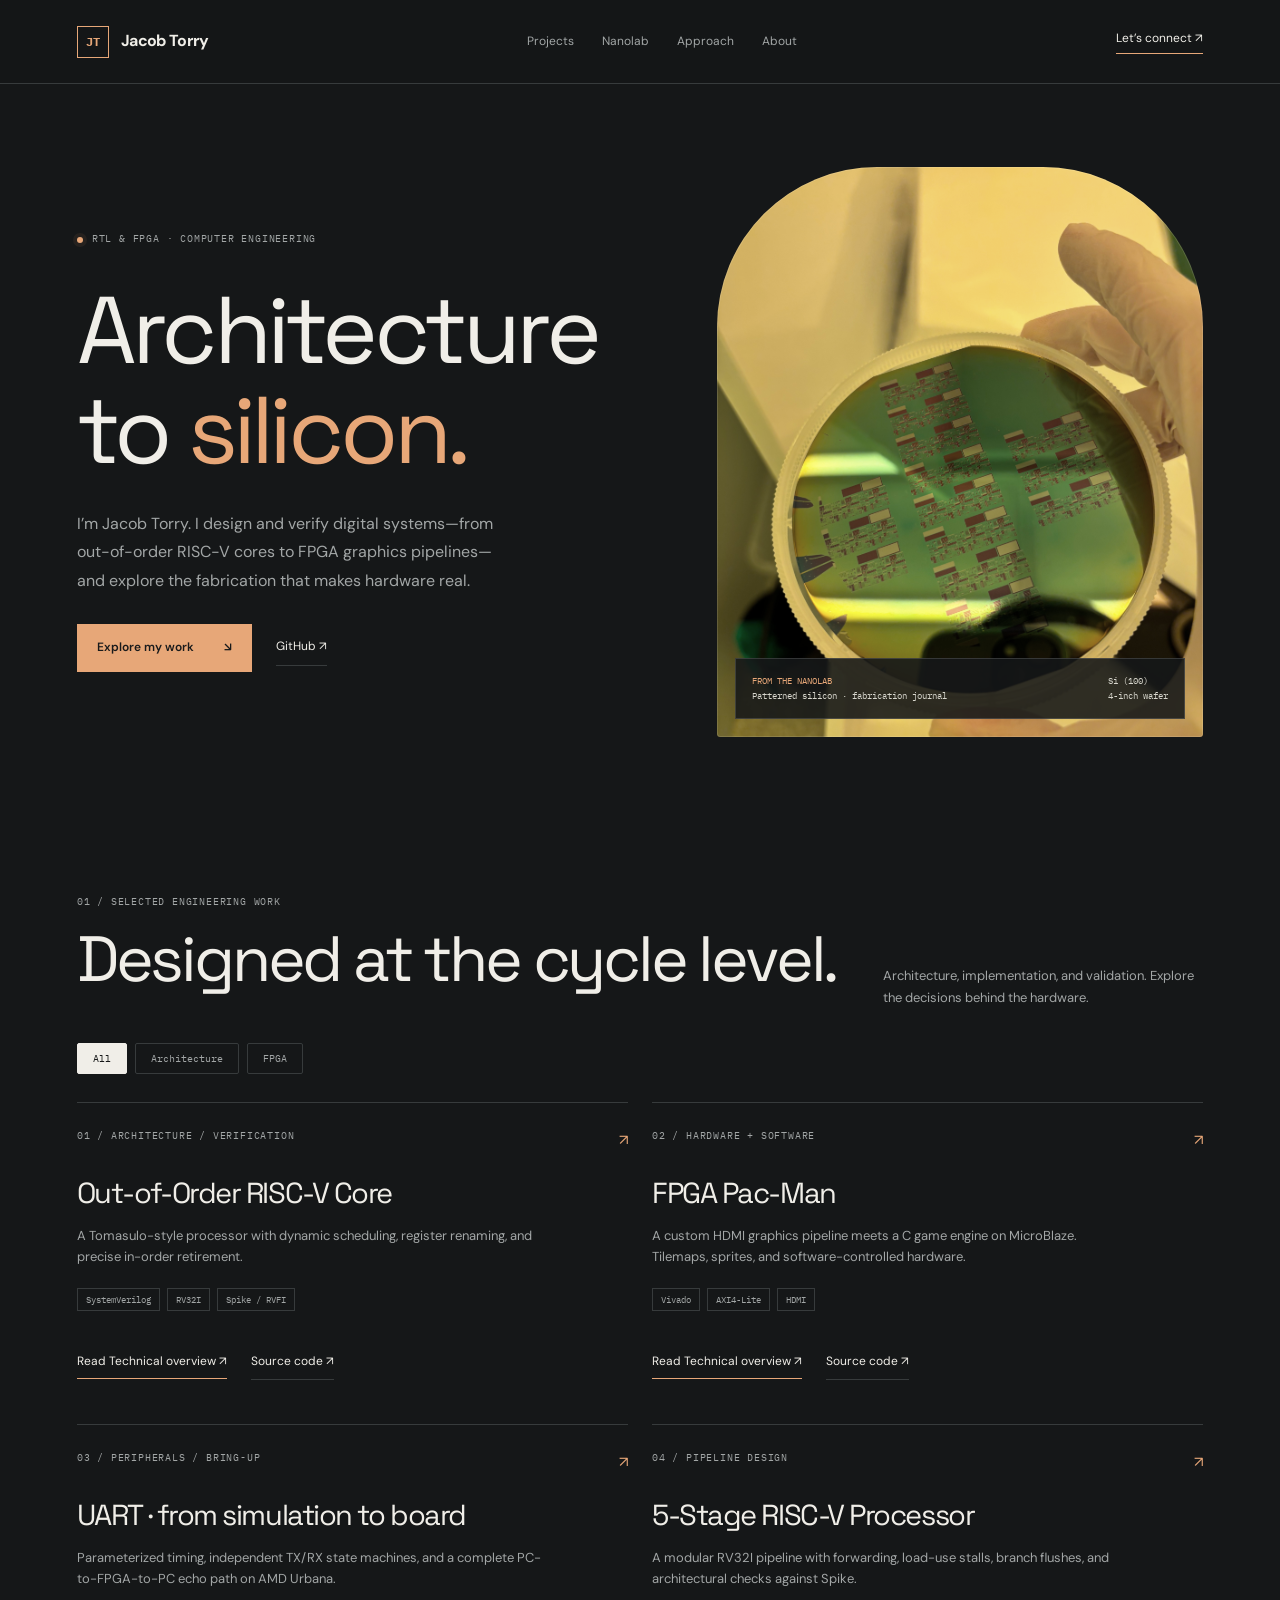
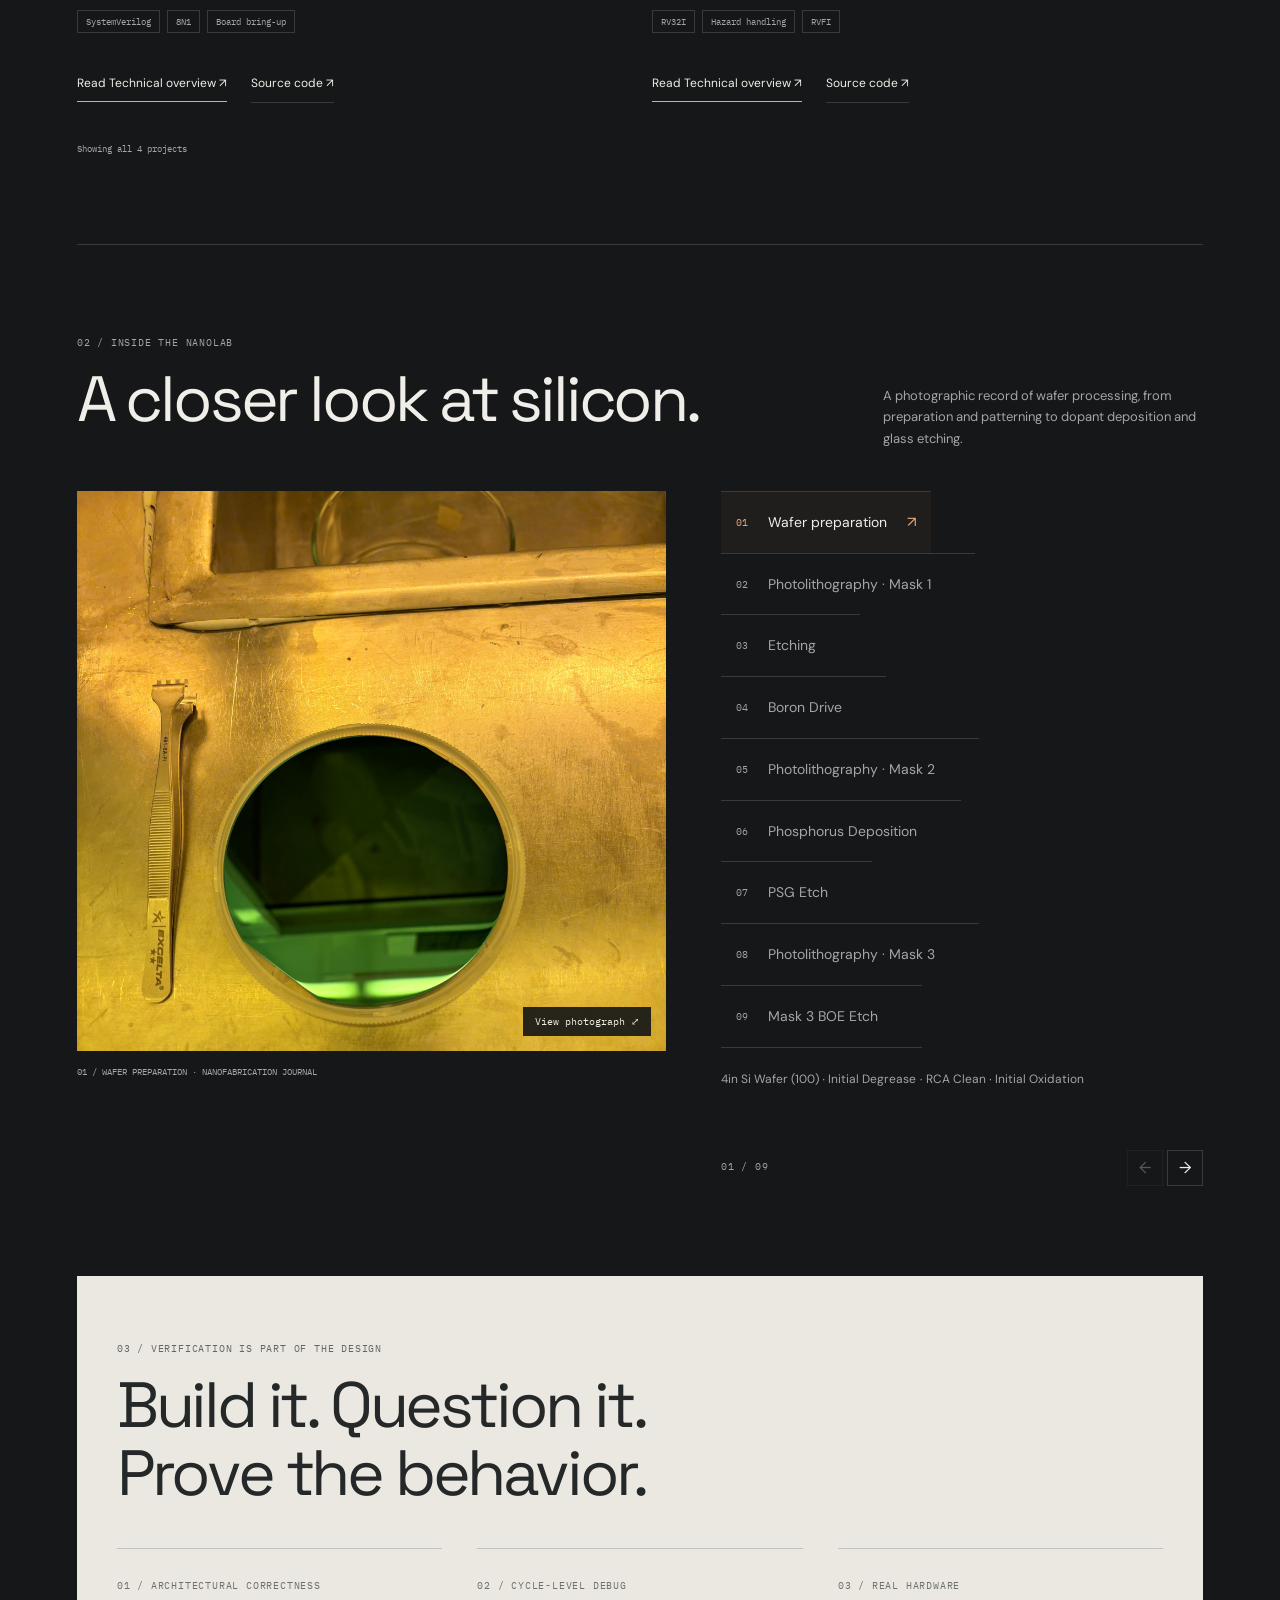
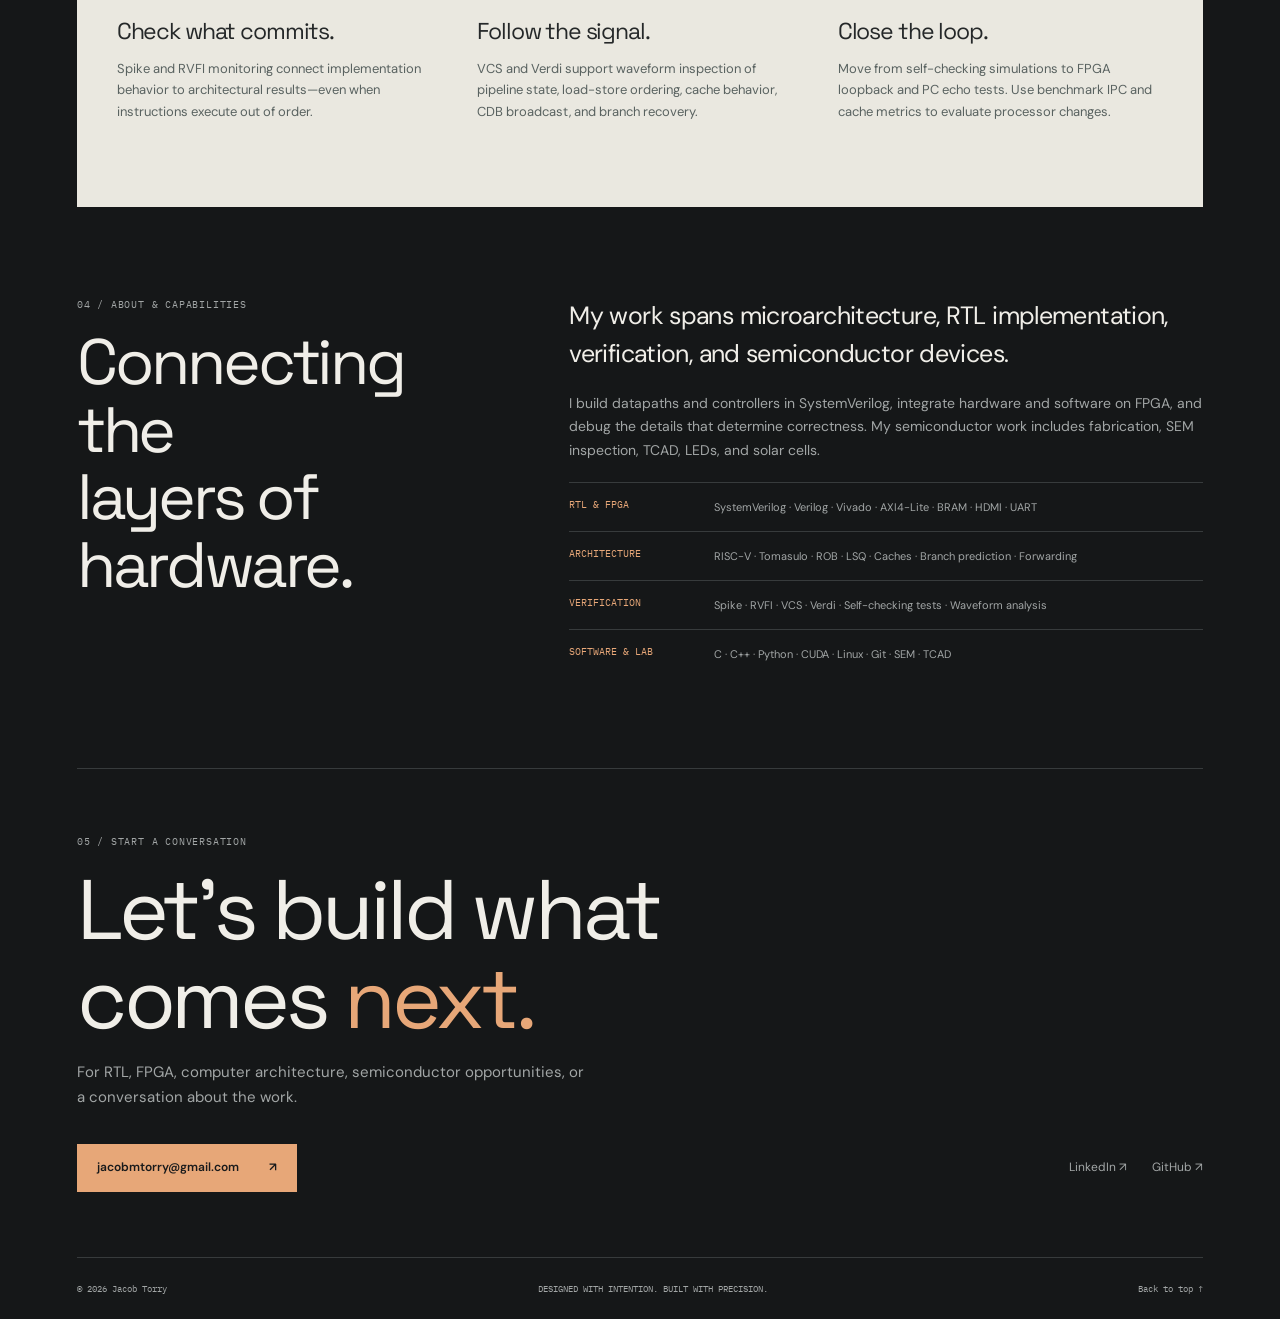
==== commit c24ecbab: "Added nanolab photos" ====
--- a/index.html
+++ b/index.html
@@ -1178,70 +1178,7 @@
             </figcaption>
           </figure>
           <div class="lab-stages">
-            <div role="group" aria-label="Select a fabrication stage">
-              <button
-                class="stage"
-                data-stage="0"
-                aria-pressed="true"
-                aria-controls="stage-photo stage-description"
-              >
-                <span class="number">01</span
-                ><span class="name">Wafer preparation</span
-                ><span class="stage-arrow" aria-hidden="true">↗</span></button
-              ><button
-                class="stage"
-                data-stage="1"
-                aria-pressed="false"
-                aria-controls="stage-photo stage-description"
-              >
-                <span class="number">02</span
-                ><span class="name">Photolithography · Mask 1</span
-                ><span class="stage-arrow" aria-hidden="true">↗</span></button
-              ><button
-                class="stage"
-                data-stage="2"
-                aria-pressed="false"
-                aria-controls="stage-photo stage-description"
-              >
-                <span class="number">03</span><span class="name">Etching</span
-                ><span class="stage-arrow" aria-hidden="true">↗</span></button
-              ><button
-                class="stage"
-                data-stage="3"
-                aria-pressed="false"
-                aria-controls="stage-photo stage-description"
-              >
-                <span class="number">04</span
-                ><span class="name">Boron Drive</span
-                ><span class="stage-arrow" aria-hidden="true">↗</span></button
-              ><button
-                class="stage"
-                data-stage="4"
-                aria-pressed="false"
-                aria-controls="stage-photo stage-description"
-              >
-                <span class="number">05</span
-                ><span class="name">Photolithography · Mask 2</span
-                ><span class="stage-arrow" aria-hidden="true">↗</span></button
-              ><button
-                class="stage"
-                data-stage="5"
-                aria-pressed="false"
-                aria-controls="stage-photo stage-description"
-              >
-                <span class="number">06</span
-                ><span class="name">Phosphorus Deposition</span
-                ><span class="stage-arrow" aria-hidden="true">↗</span></button
-              ><button
-                class="stage"
-                data-stage="6"
-                aria-pressed="false"
-                aria-controls="stage-photo stage-description"
-              >
-                <span class="number">07</span><span class="name">PSG Etch</span
-                ><span class="stage-arrow" aria-hidden="true">↗</span>
-              </button>
-            </div>
+            <div id="stage-list" role="group" aria-label="Select a fabrication stage"></div>
             <p
               class="stage-description"
               id="stage-description"
@@ -1251,7 +1188,7 @@
               Oxidation
             </p>
             <div class="stage-controls">
-              <span class="mono" id="stage-count">01 / 07</span>
+              <span class="mono" id="stage-count"></span>
               <div>
                 <button
                   class="square"
@@ -1735,6 +1672,20 @@
           alt: "",
           description: "Phosphosilicate glass Etch ",
         },
+        {
+          title: "Photolithography",
+          label: "mask_3",
+          image: "images/IMG_7445.jpg",
+          alt: "",
+          description: "Mask 3 Photolithography ",
+        },
+        {
+          title: "Mask 3 BOE Etch",
+          label: "mask_3_etch",
+          image: "images/IMG_7446.jpg",
+          alt: "",
+          description: "Mask 3 Etch ∙ PR Removal ",
+        },
       ];
       const $ = (s) => document.querySelector(s),
         $$ = (s) => [...document.querySelectorAll(s)];
@@ -1775,6 +1726,33 @@
           $("#case-dialog").scrollTop = 0;
         }),
       );
+      // Build the navigation from the same data as the photos.
+      stages.forEach((stage, index) => {
+        const button = document.createElement("button");
+        button.type = "button";
+        button.className = "stage";
+        button.dataset.stage = String(index);
+        button.setAttribute("aria-pressed", "false");
+        button.setAttribute("aria-controls", "stage-photo stage-description");
+
+        const number = document.createElement("span");
+        number.className = "number";
+        number.textContent = String(index + 1).padStart(2, "0");
+
+        const name = document.createElement("span");
+        name.className = "name";
+        const mask = stage.label.match(/^mask_(\d+)$/);
+        name.textContent = stage.title + (mask ? " · Mask " + mask[1] : "");
+
+        const arrow = document.createElement("span");
+        arrow.className = "stage-arrow";
+        arrow.setAttribute("aria-hidden", "true");
+        arrow.textContent = "↗";
+
+        button.append(number, name, arrow);
+        $("#stage-list").append(button);
+      });
+
       let selected = 0;
       function selectStage(index) {
         selected = Math.max(0, Math.min(stages.length - 1, index));
@@ -1789,13 +1767,16 @@
         $("#stage-description").textContent = s.description;
         $("#photo-caption").textContent =
           num + " / " + s.title.toUpperCase() + " · NANOFABRICATION JOURNAL";
-        $("#stage-count").textContent = num + " / 07";
+        $("#stage-count").textContent =
+          num + " / " + String(stages.length).padStart(2, "0");
         $("#previous-stage").disabled = $("#photo-previous").disabled =
           selected === 0;
         $("#next-stage").disabled = $("#photo-next").disabled =
           selected === stages.length - 1;
         if ($("#photo-dialog").open) updateFullPhoto();
       }
+      selectStage(0);
+
       function updateFullPhoto() {
         $("#full-photo").src = stages[selected].image;
         $("#full-photo").alt = $("#stage-photo").alt;
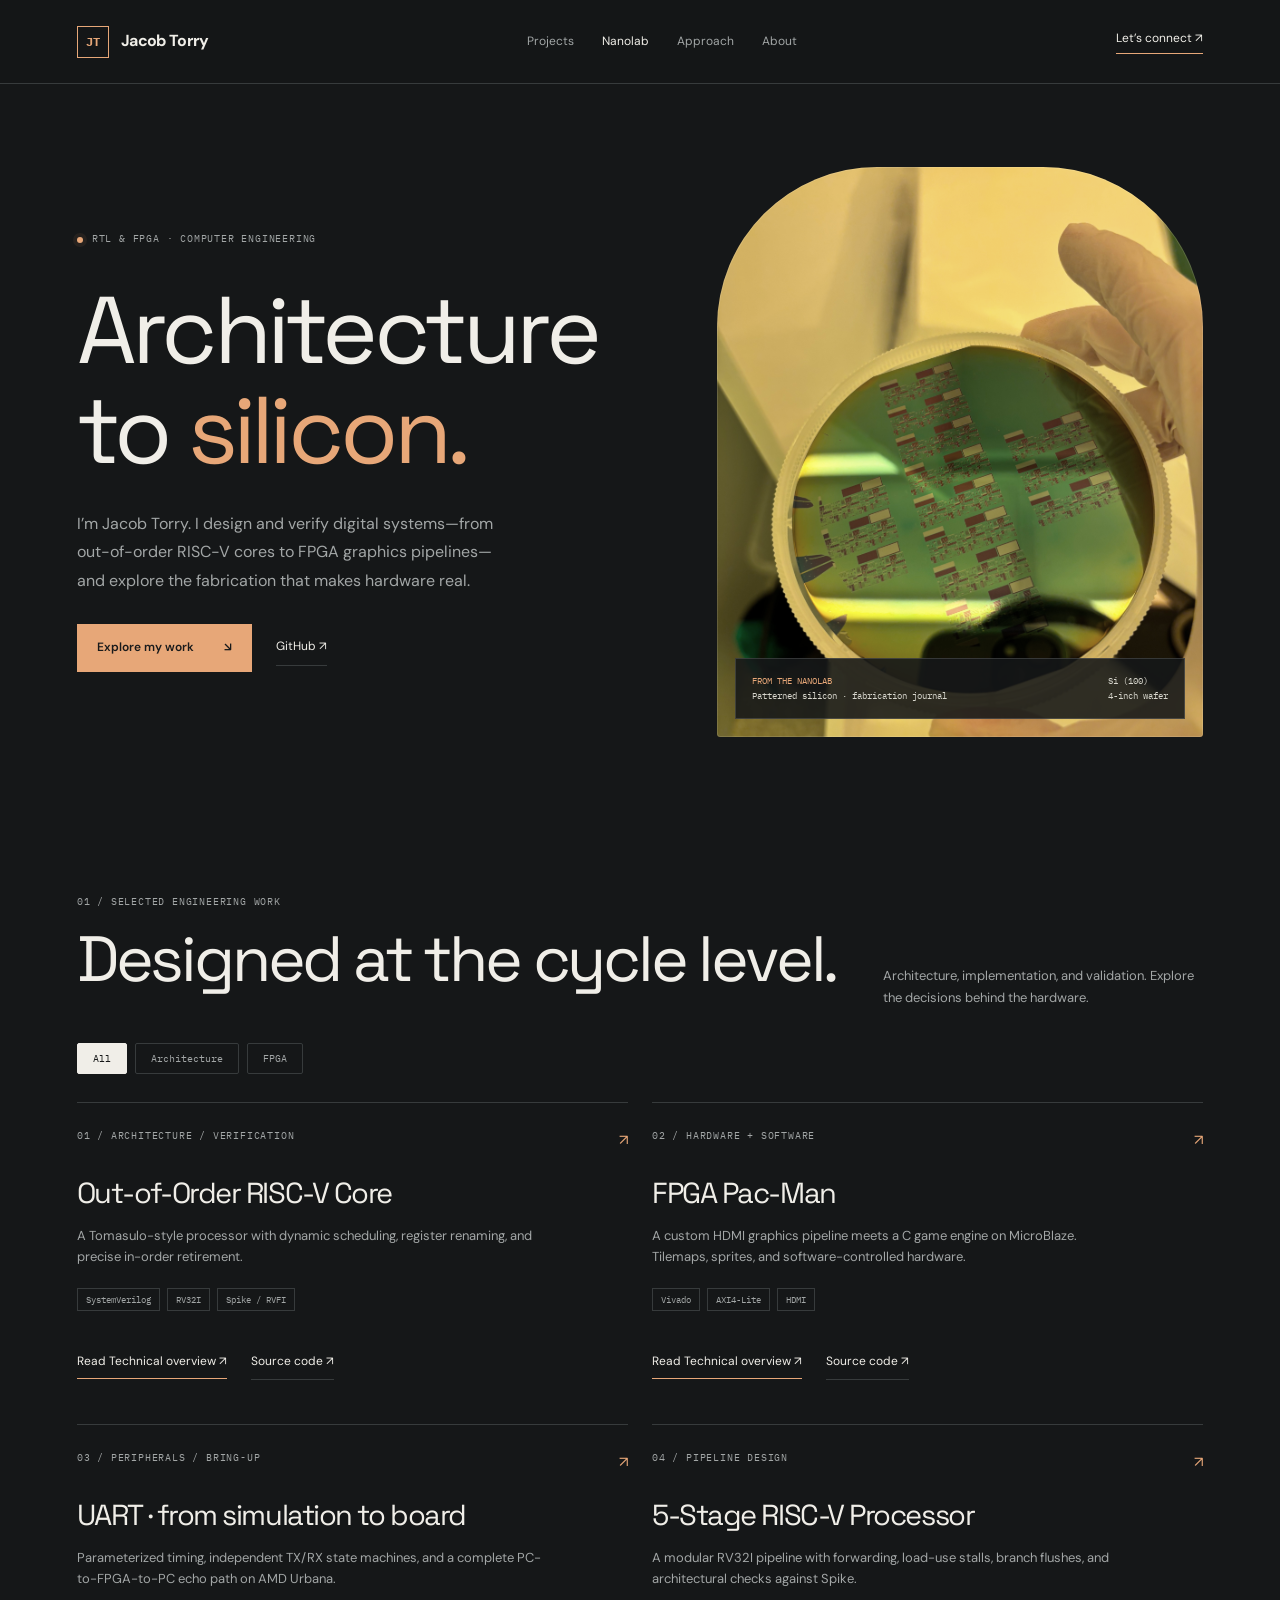
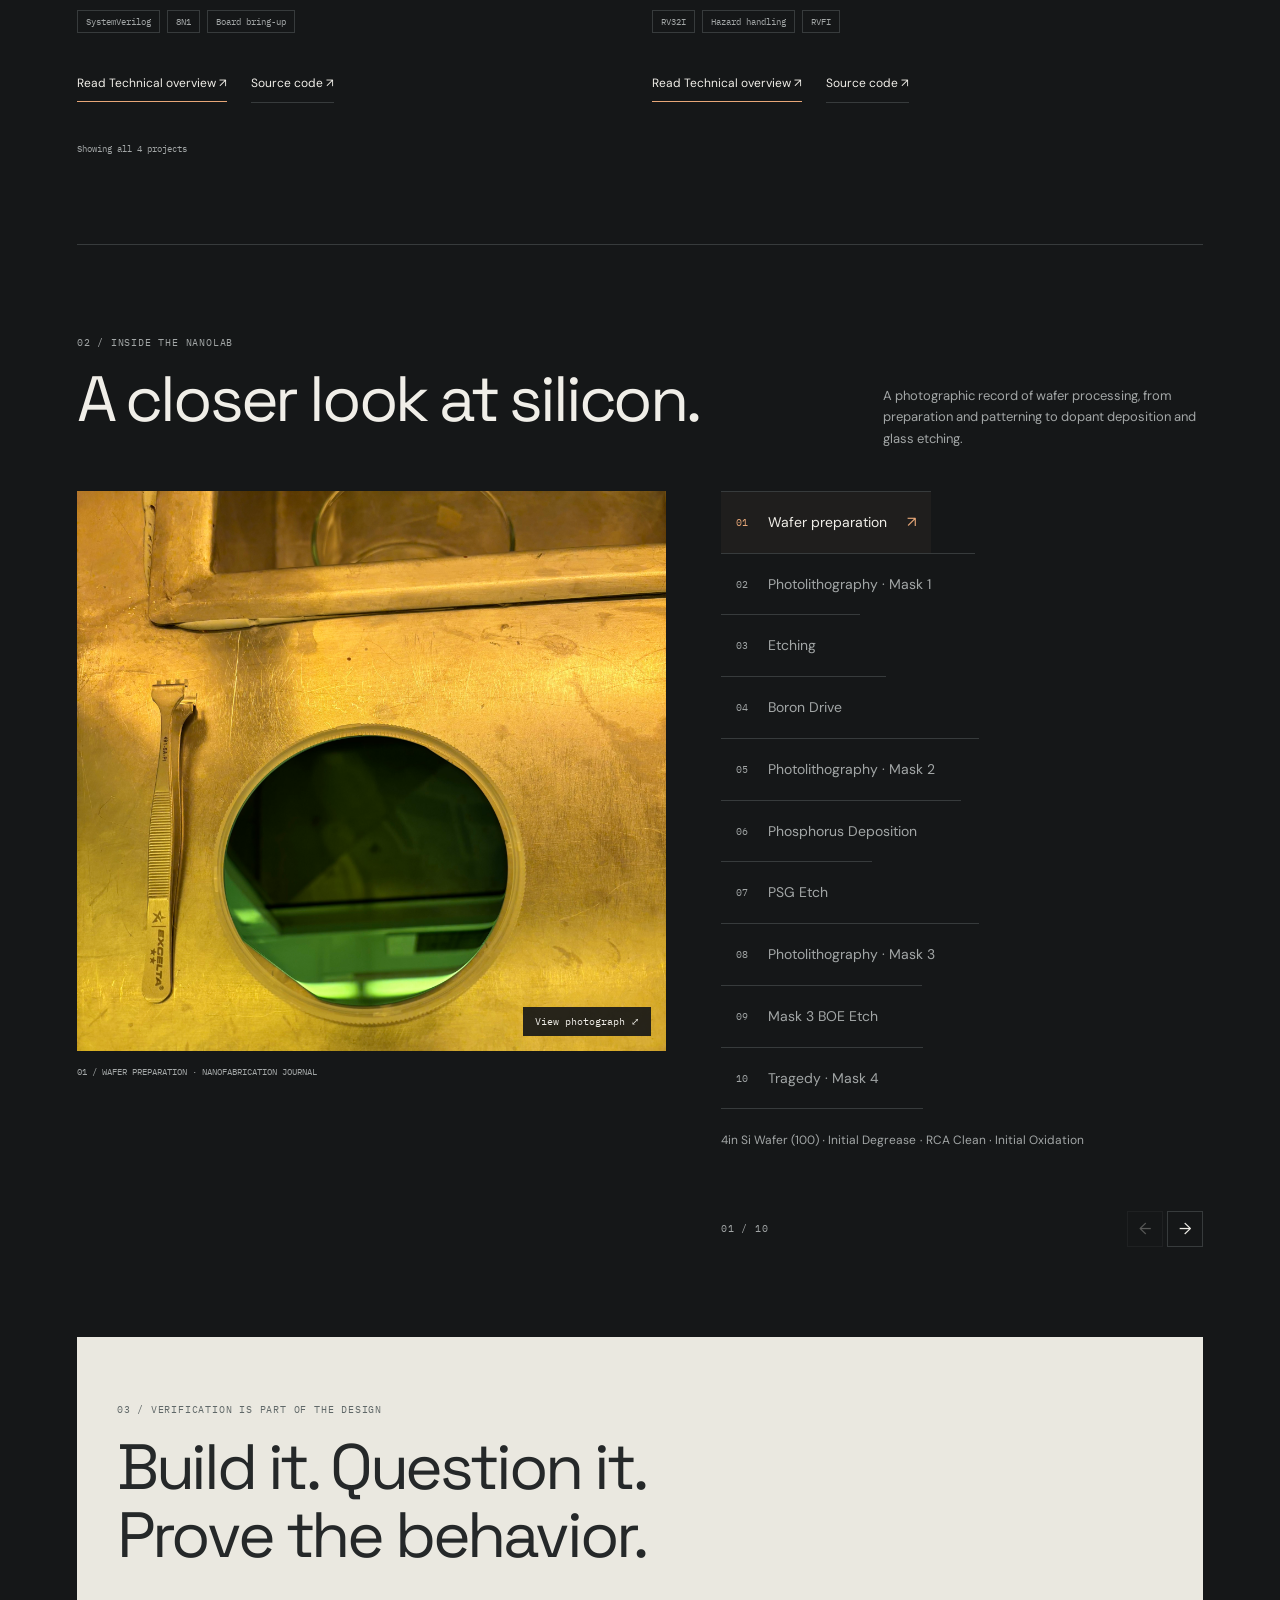
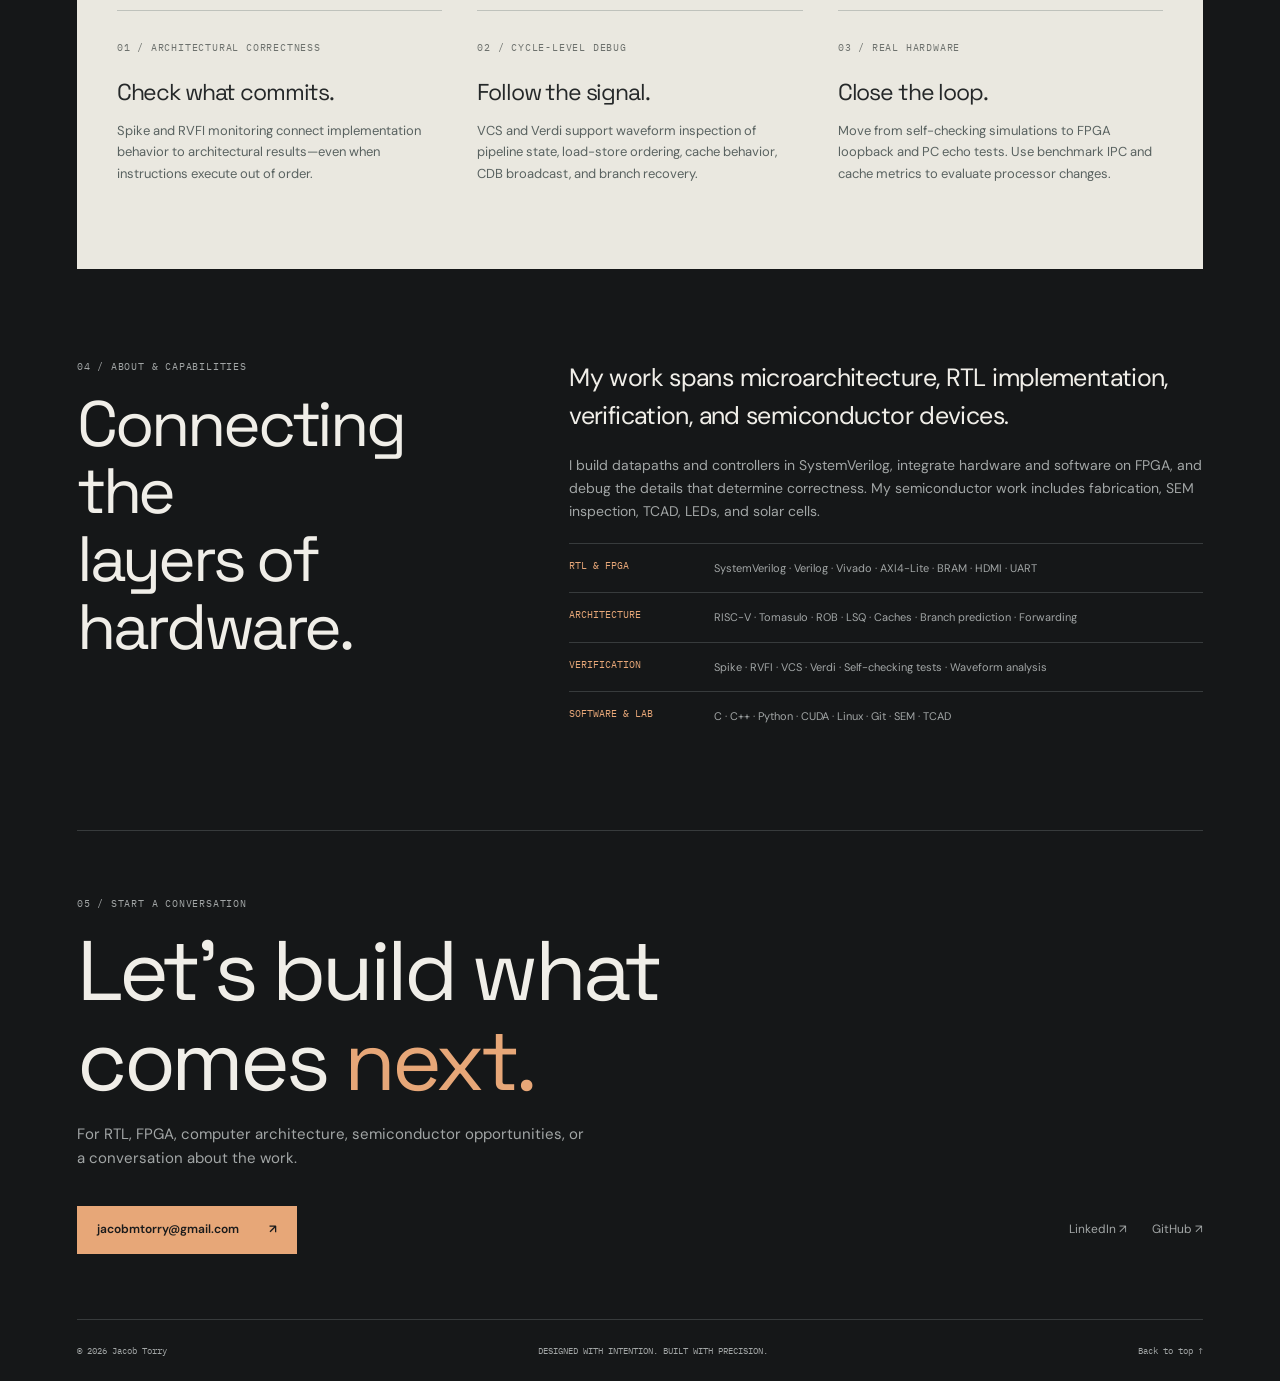
==== commit c0021d2c: "Added nanolab images" ====
--- a/index.html
+++ b/index.html
@@ -1686,6 +1686,13 @@
           alt: "",
           description: "Mask 3 Etch ∙ PR Removal ",
         },
+        {
+          title: "Tragedy",
+          label: "mask_4",
+          image: "images/IMG_7519.jpg",
+          alt: "",
+          description: "Potential Thermal shock when removing after gate odidation -> warped corner -> mask 4 direct contact pressure caused it to snap ",
+        },
       ];
       const $ = (s) => document.querySelector(s),
         $$ = (s) => [...document.querySelectorAll(s)];
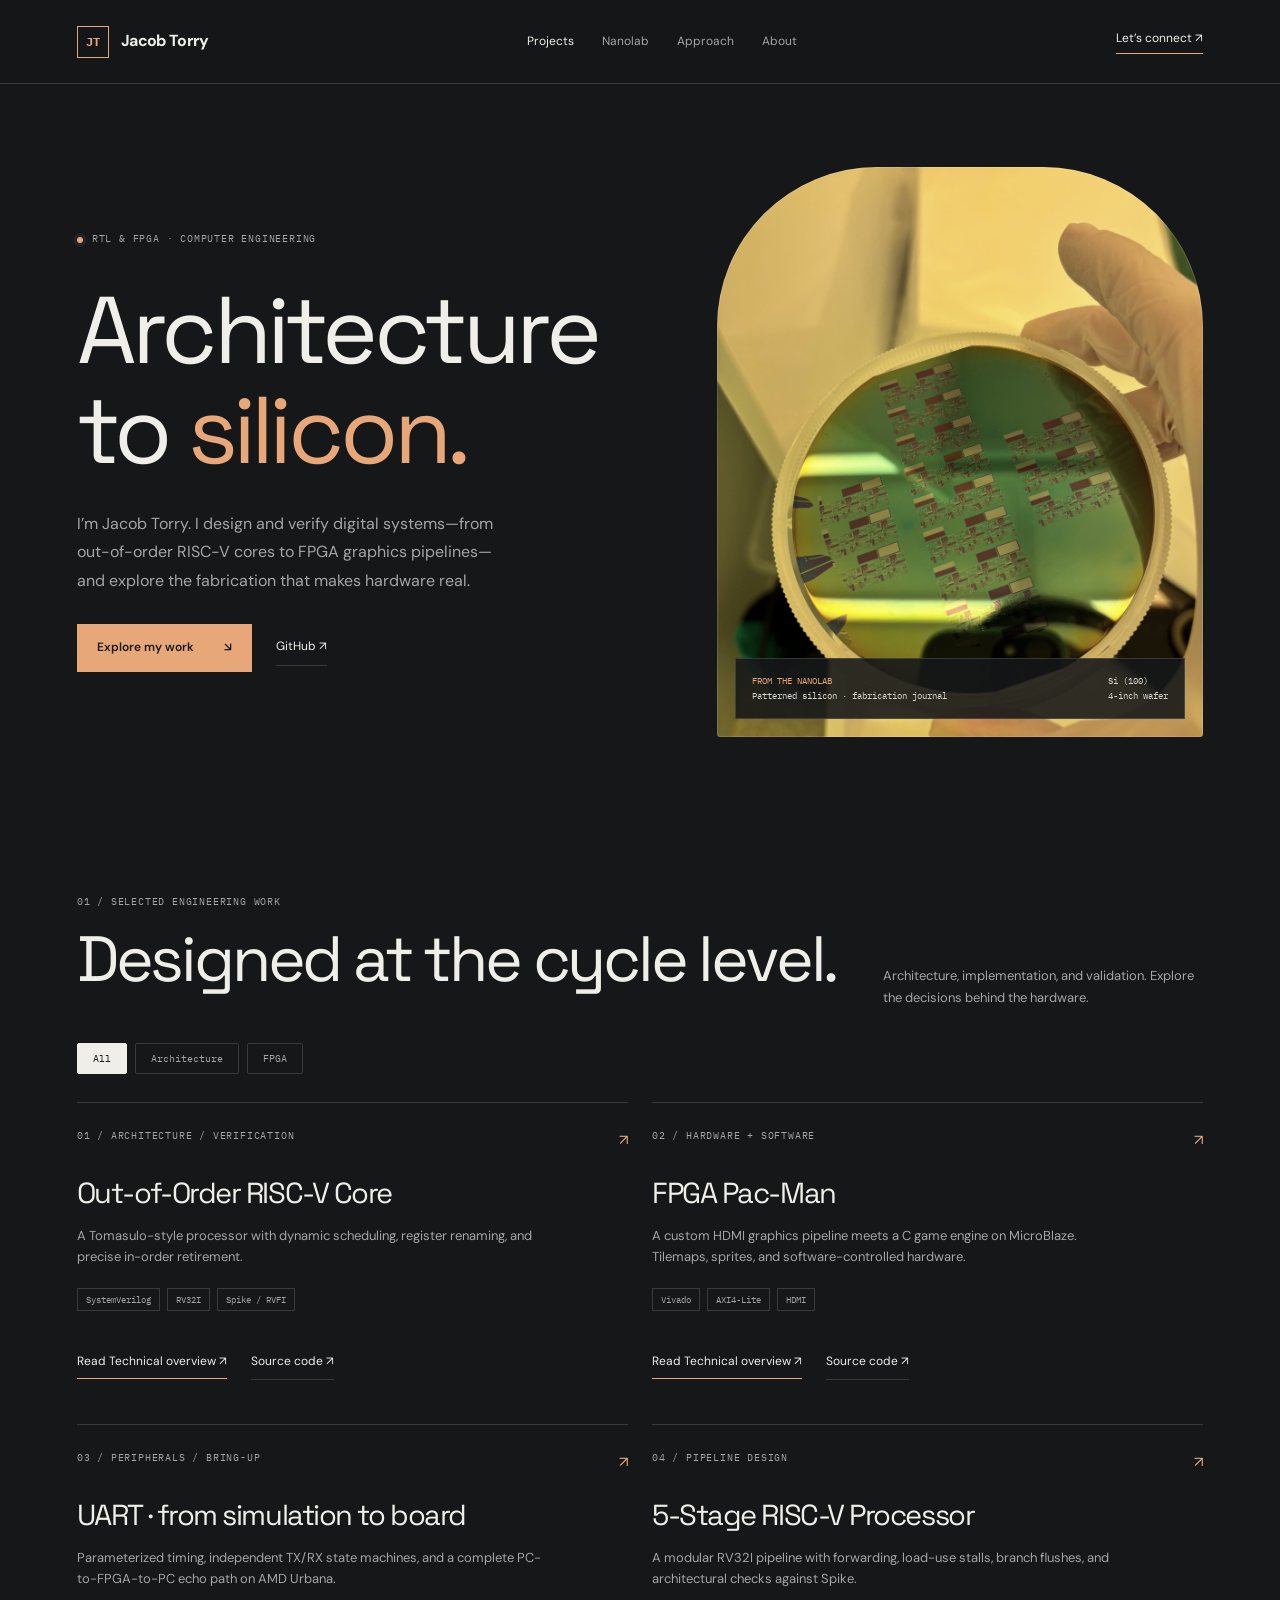
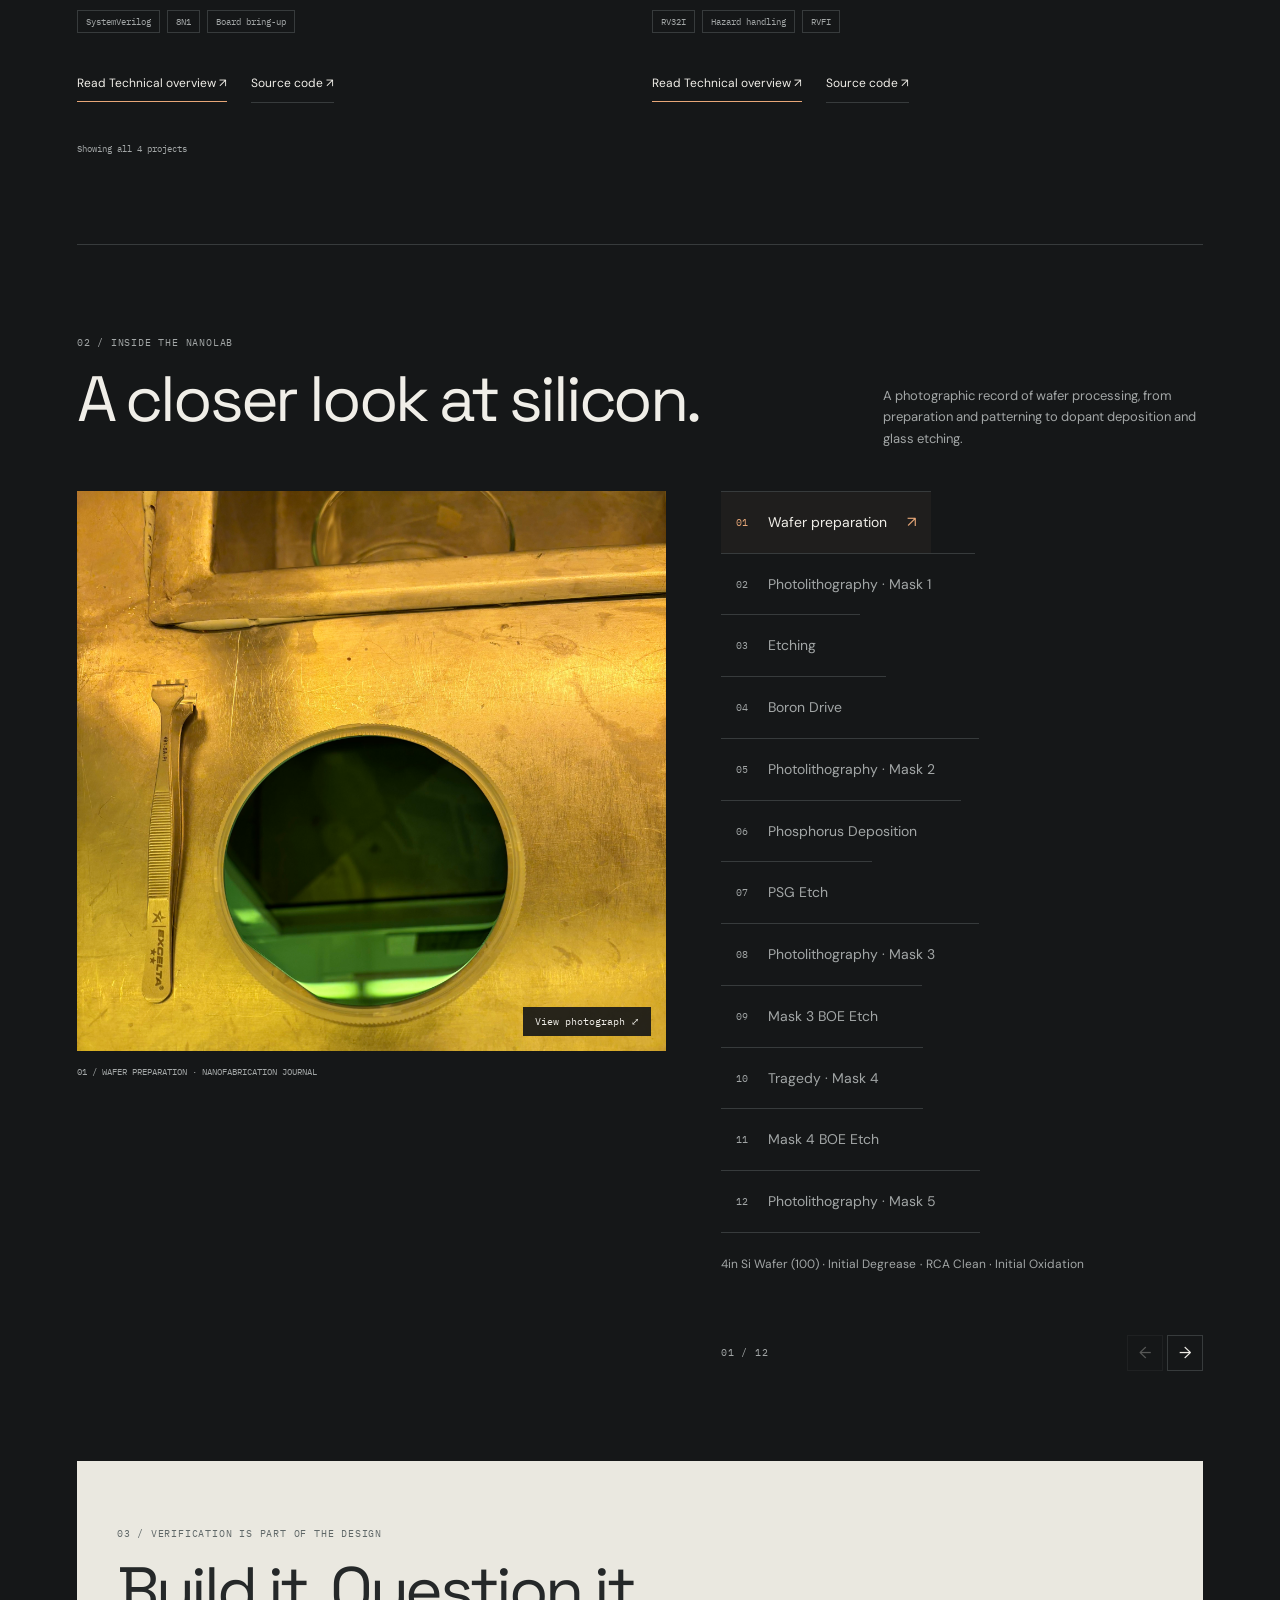
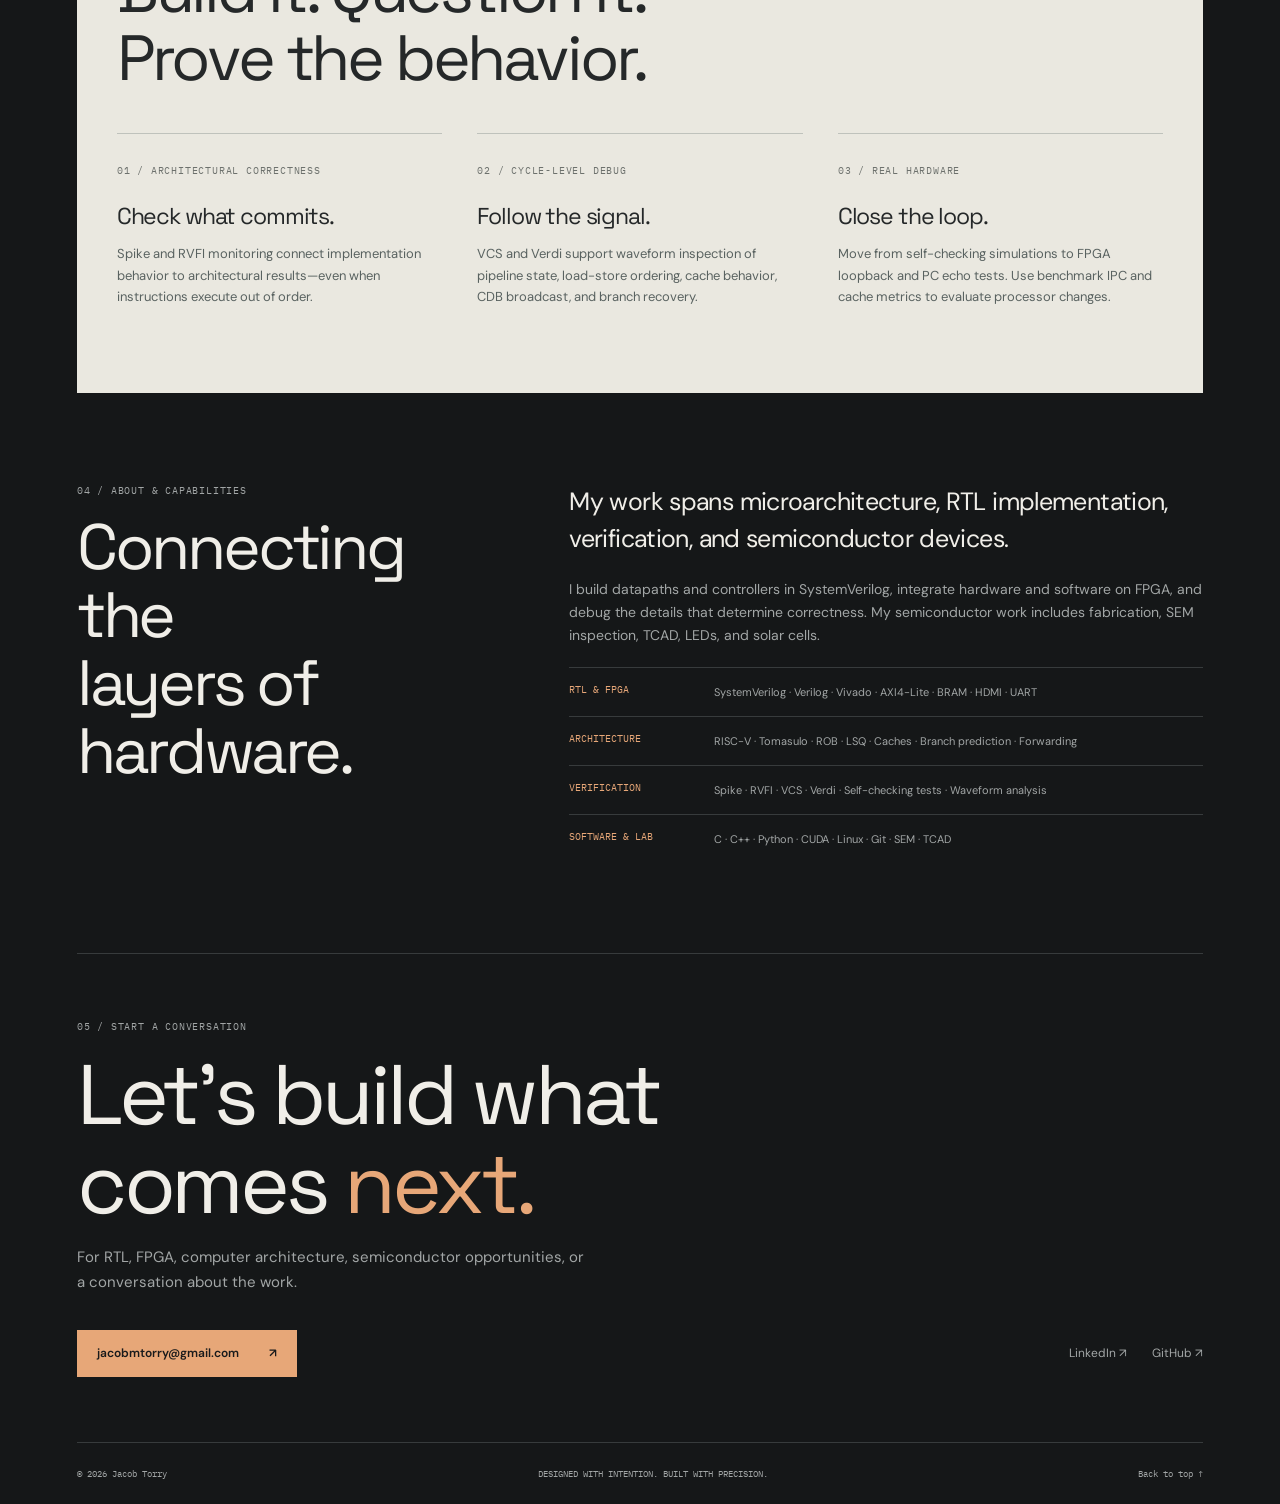
==== commit b55bc277: "Added NanoLab Photos" ====
--- a/index.html
+++ b/index.html
@@ -1693,6 +1693,20 @@
           alt: "",
           description: "Potential Thermal shock when removing after gate odidation -> warped corner -> mask 4 direct contact pressure caused it to snap ",
         },
+        {
+          title: "Mask 4 BOE Etch",
+          label: "mask_4_etch",
+          image: "images/IMG_7530.jpg",
+          alt: "",
+          description: "Mask 4 Etch ∙ PR Removal ",
+        },
+        {
+          title: "Photolithography",
+          label: "mask_5",
+          image: "images/IMG_7531.jpg",
+          alt: "",
+          description: "Mask 5 ∙ Mask for Metal Contacts ",
+        },
       ];
       const $ = (s) => document.querySelector(s),
         $$ = (s) => [...document.querySelectorAll(s)];
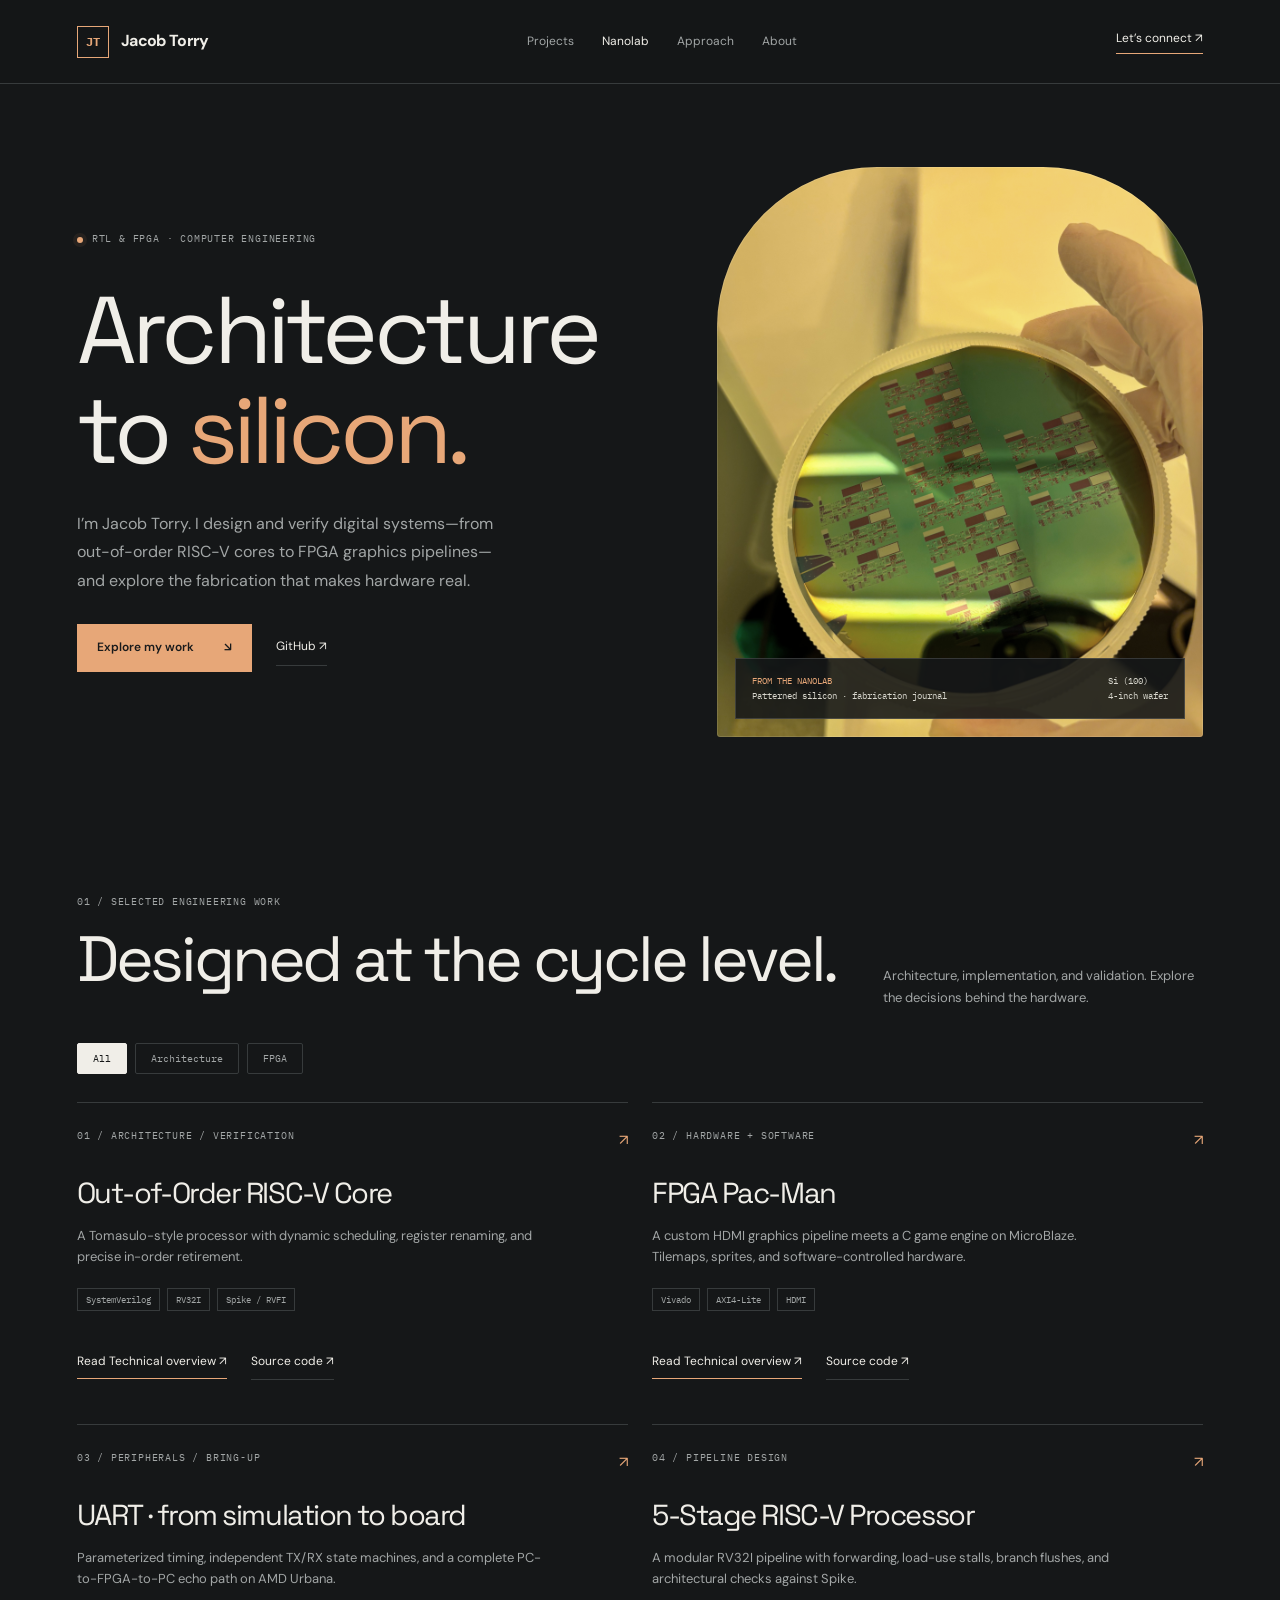
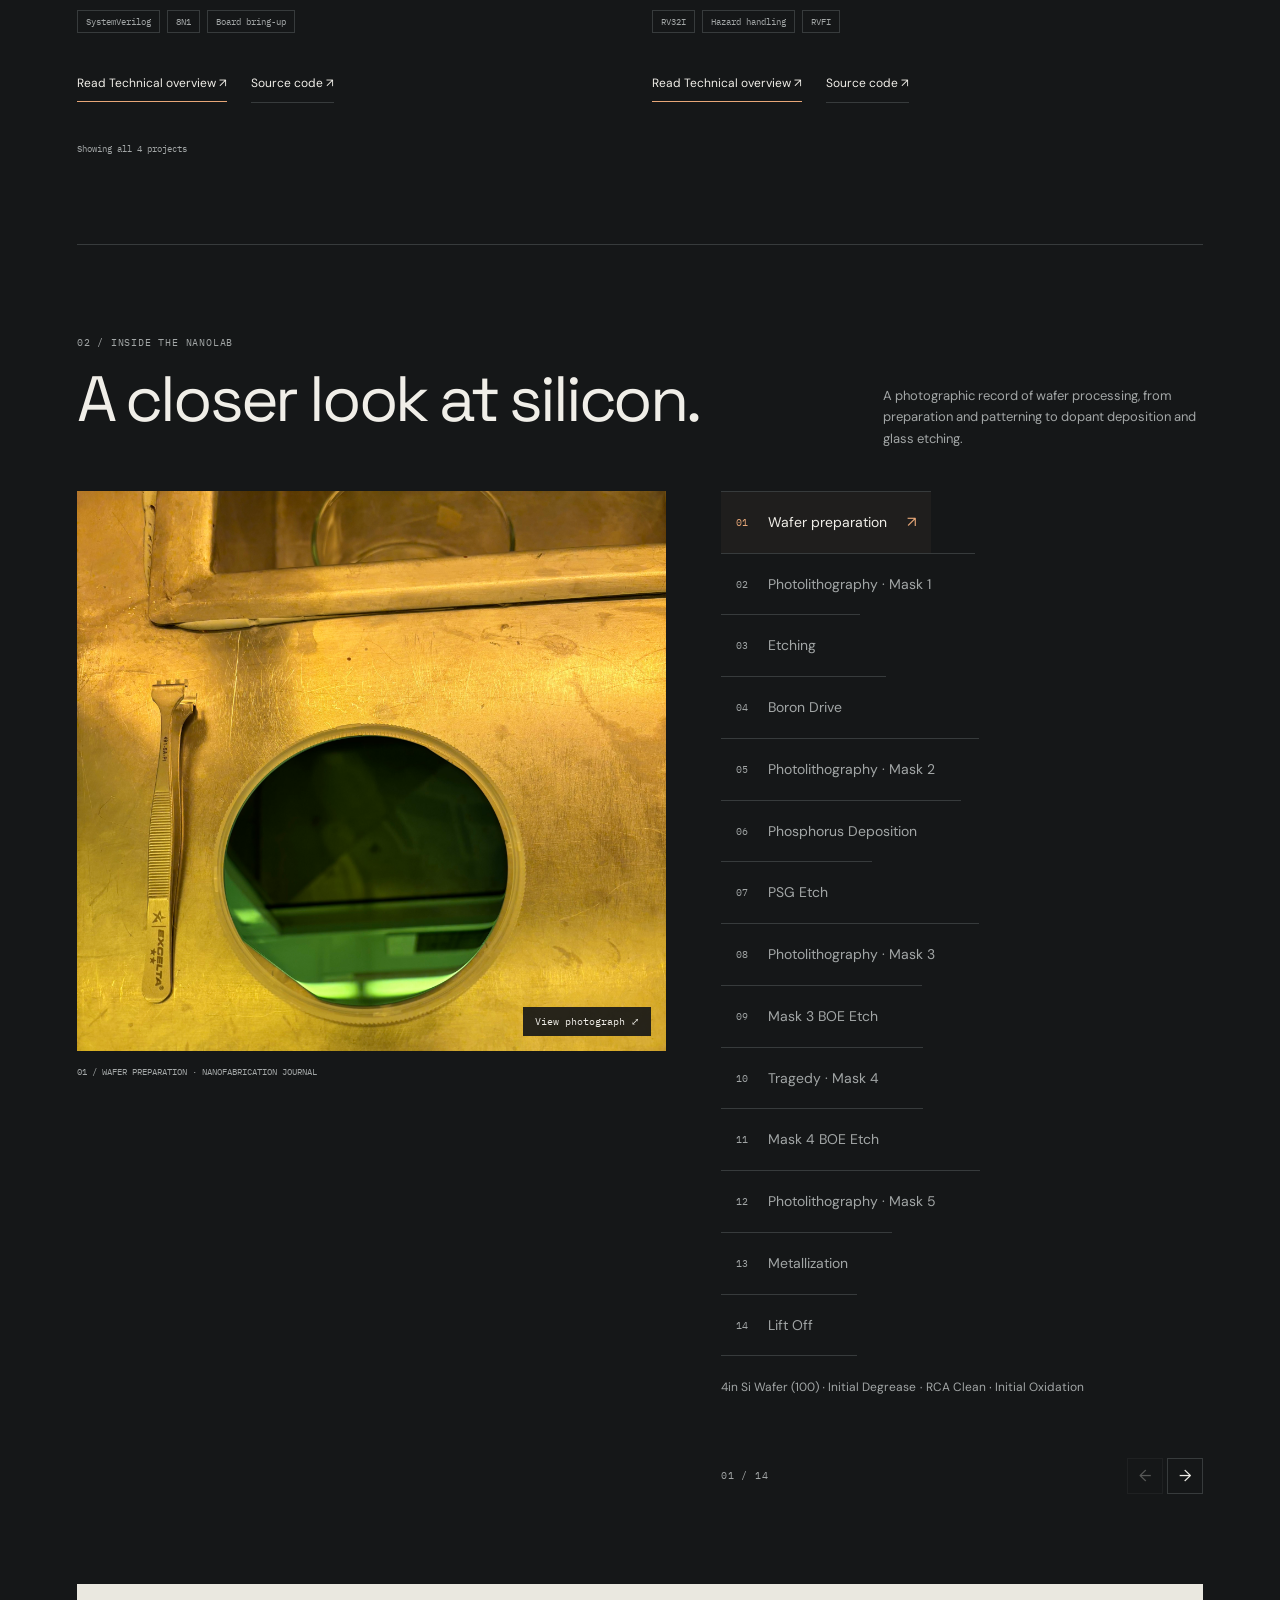
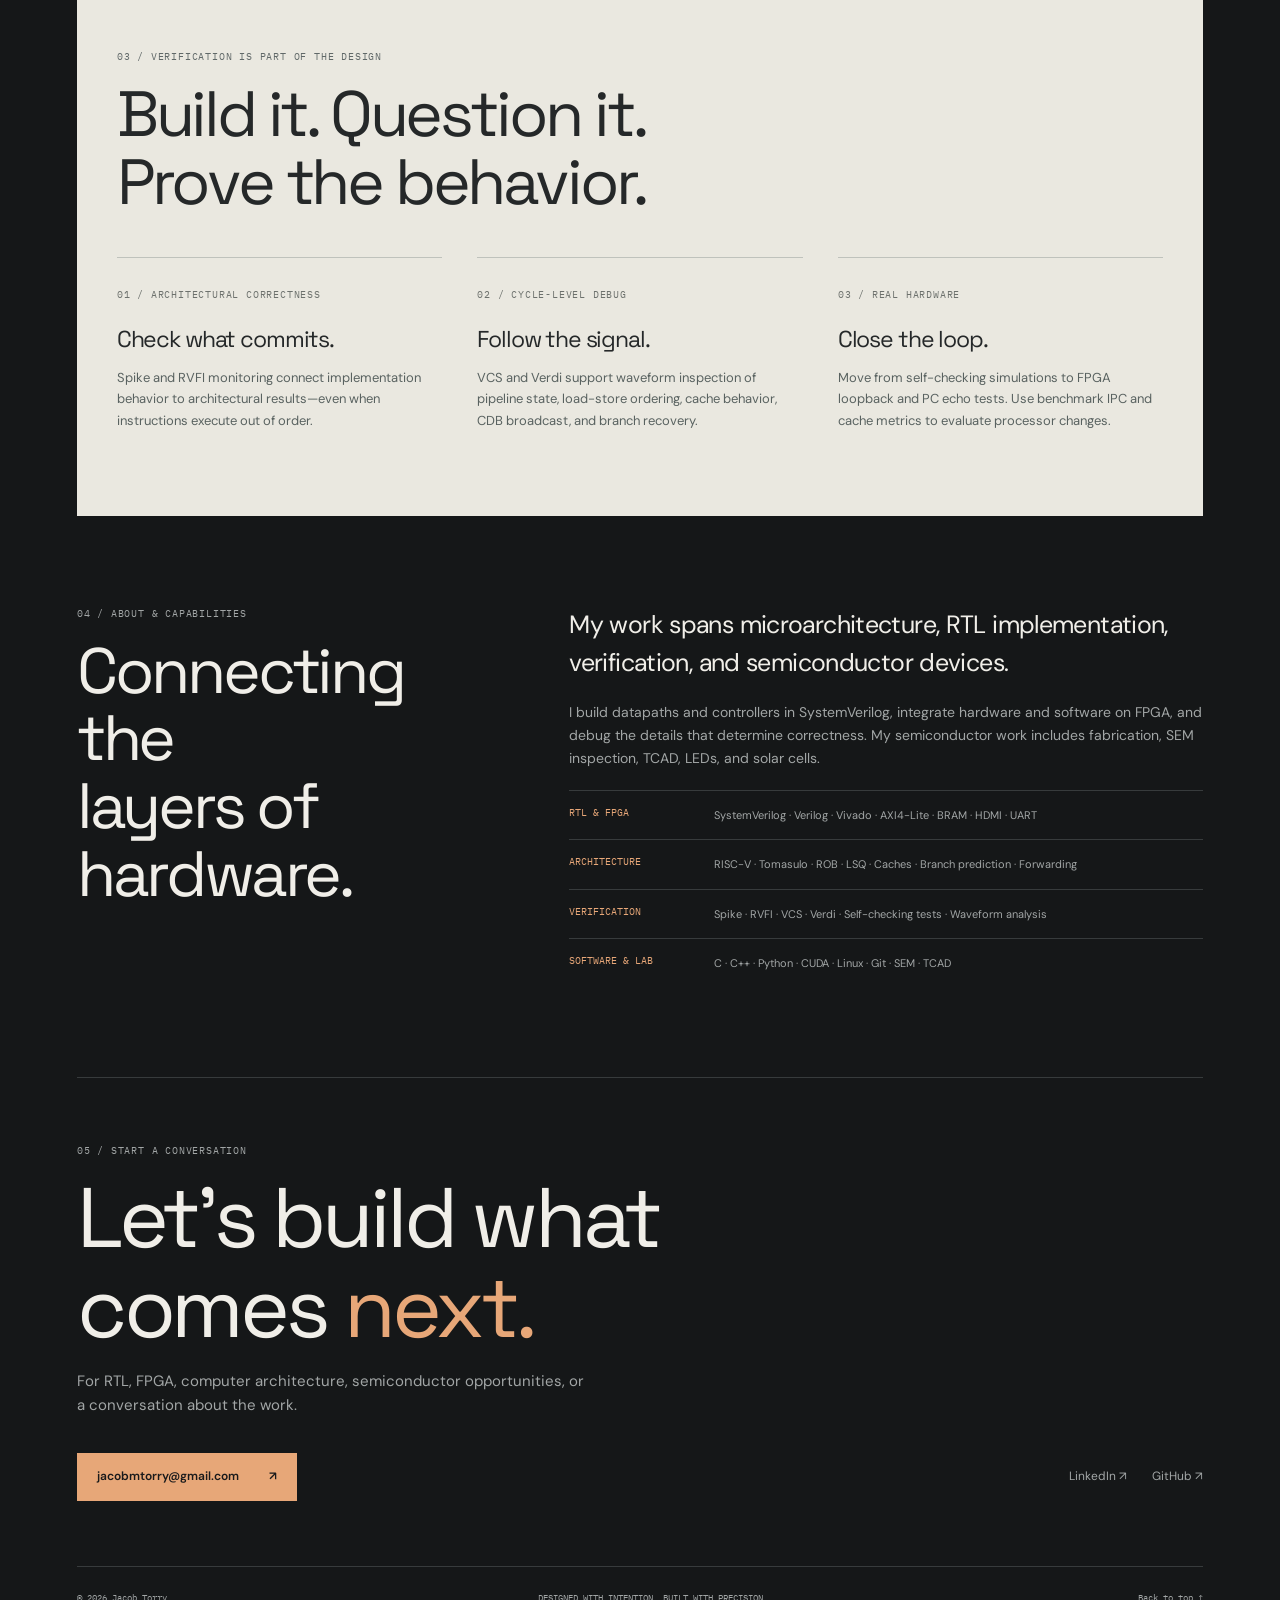
==== commit 95aafd49: "New nanoLab photos" ====
--- a/index.html
+++ b/index.html
@@ -1707,6 +1707,20 @@
           alt: "",
           description: "Mask 5 ∙ Mask for Metal Contacts ",
         },
+        {
+          title: "Metallization",
+          label: "Al_deposition",
+          image: "images/IMG_7535.jpg",
+          alt: "",
+          description: "Thermal Evaporation ∙ Aluminum PVD ",
+        },
+        {
+          title: "Lift Off",
+          label: "lift_off",
+          image: "images/IMG_7536.jpg",
+          alt: "",
+          description: "Aluminum Lift Off",
+        },
       ];
       const $ = (s) => document.querySelector(s),
         $$ = (s) => [...document.querySelectorAll(s)];
